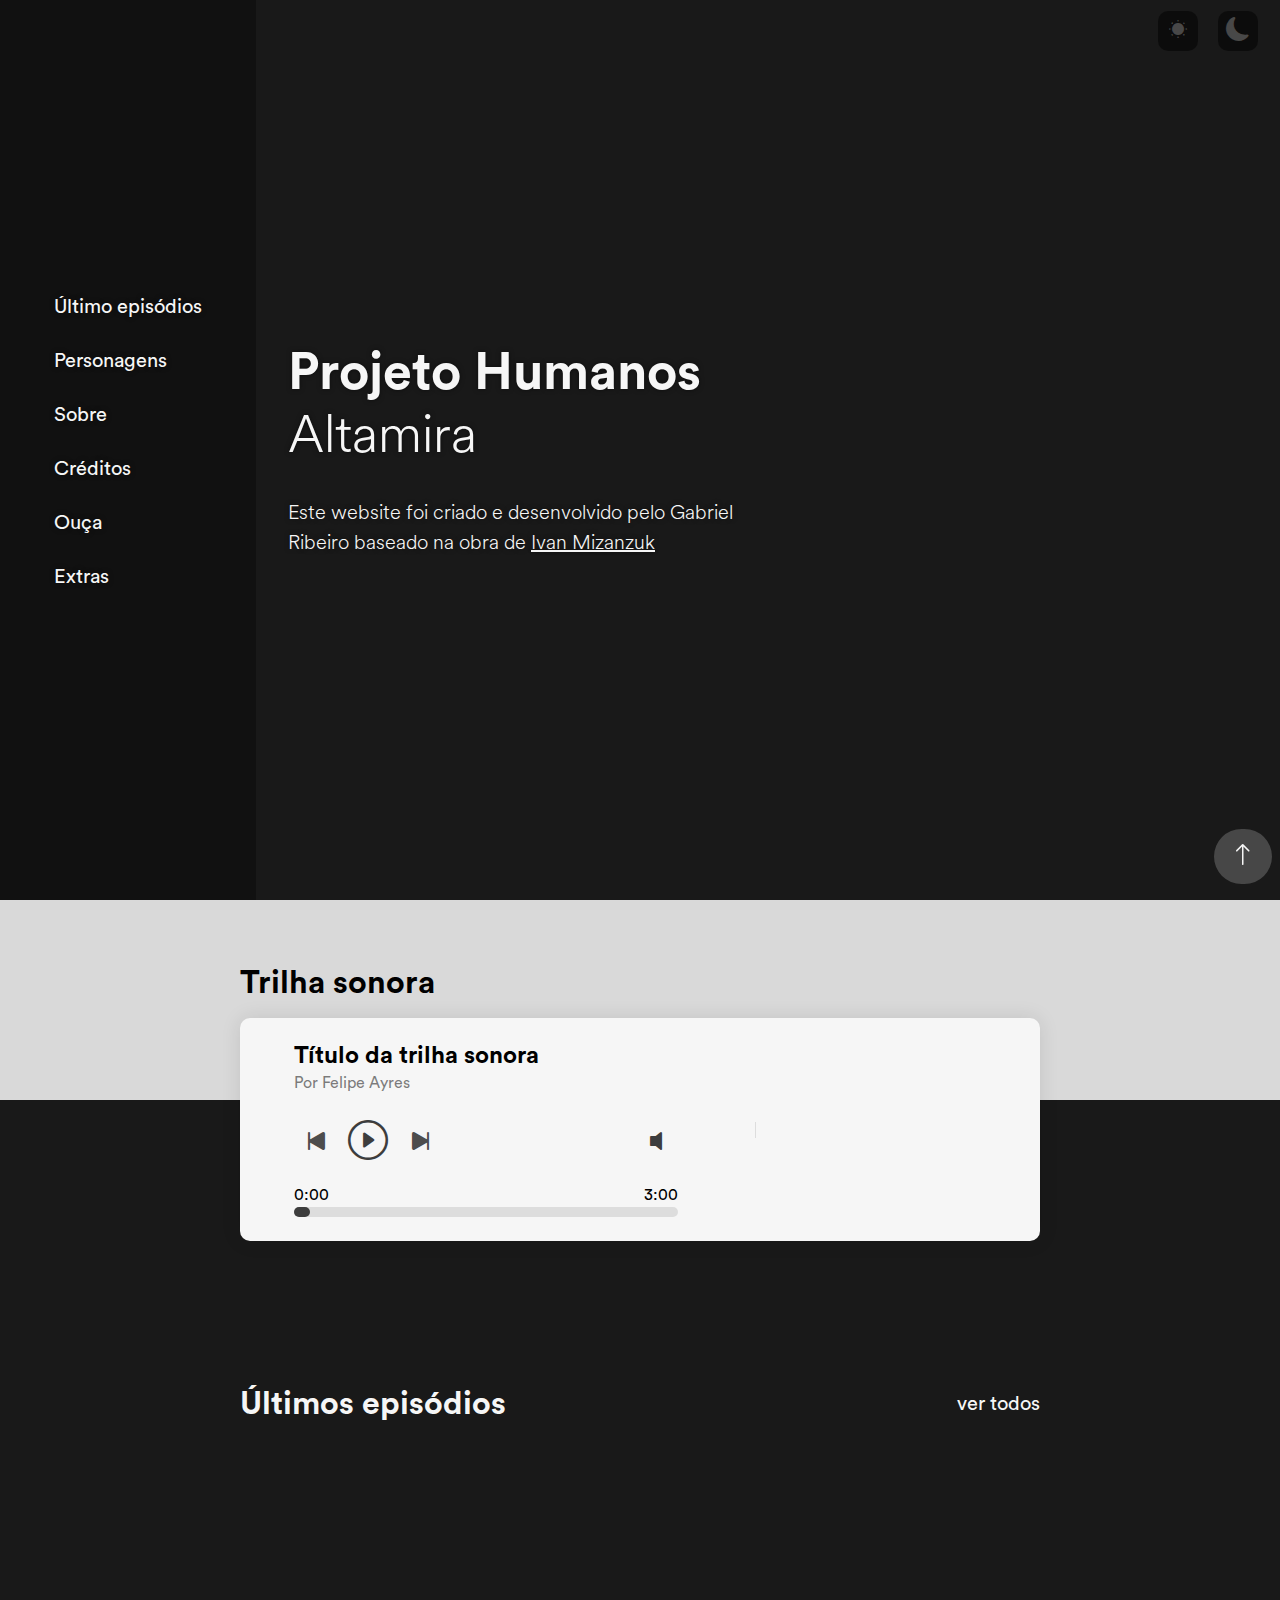
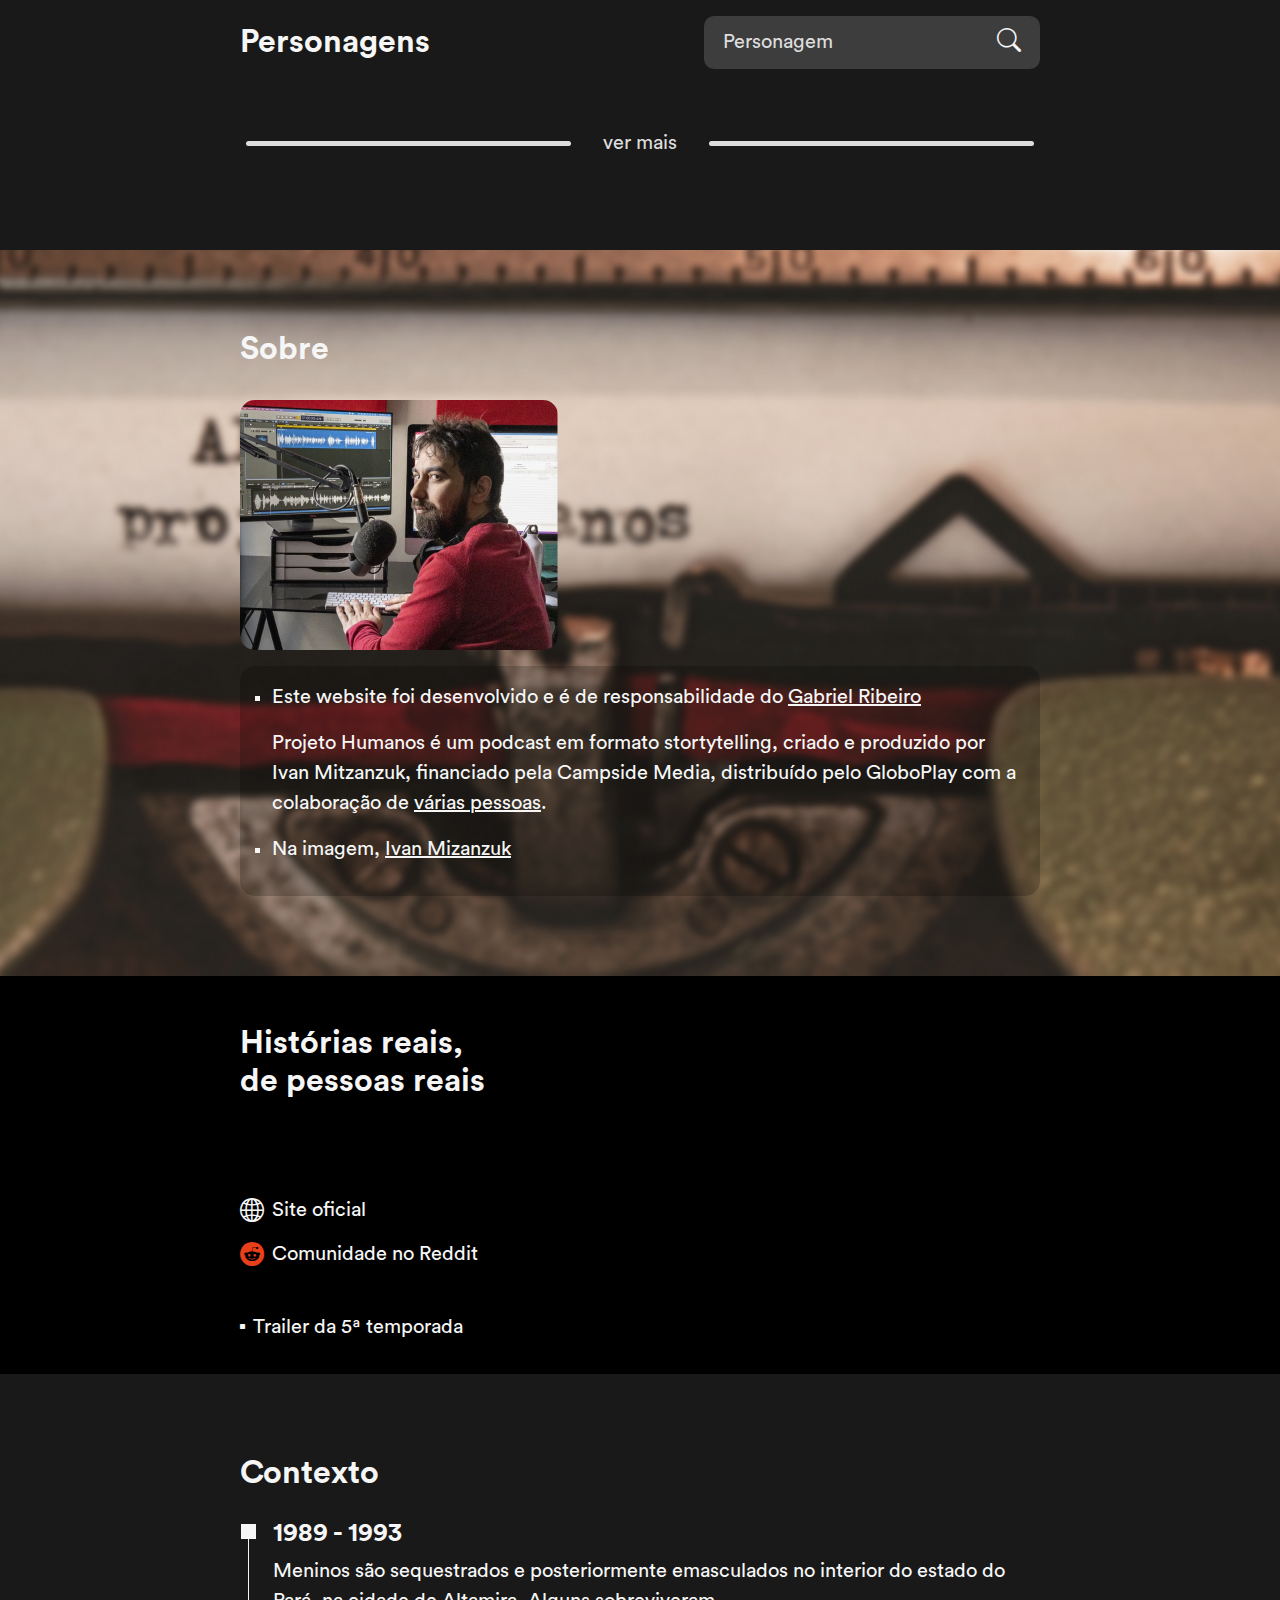
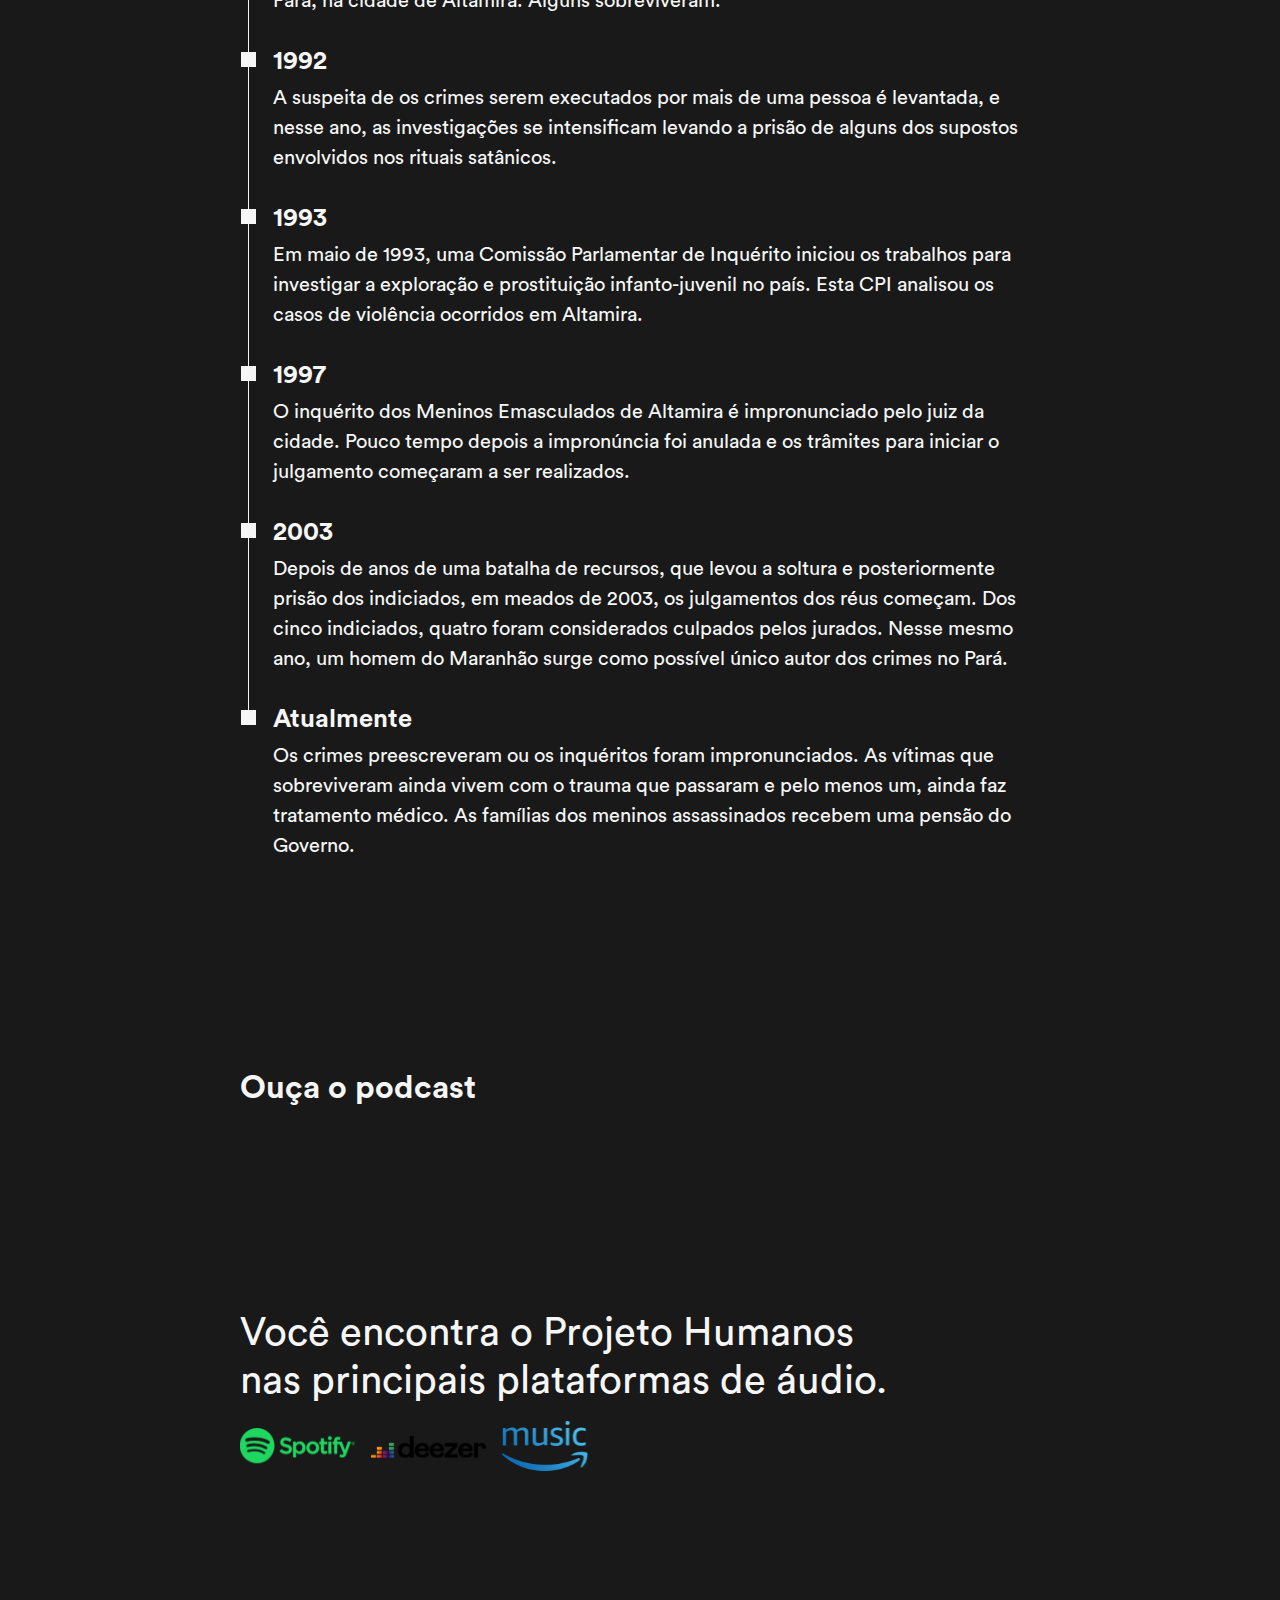
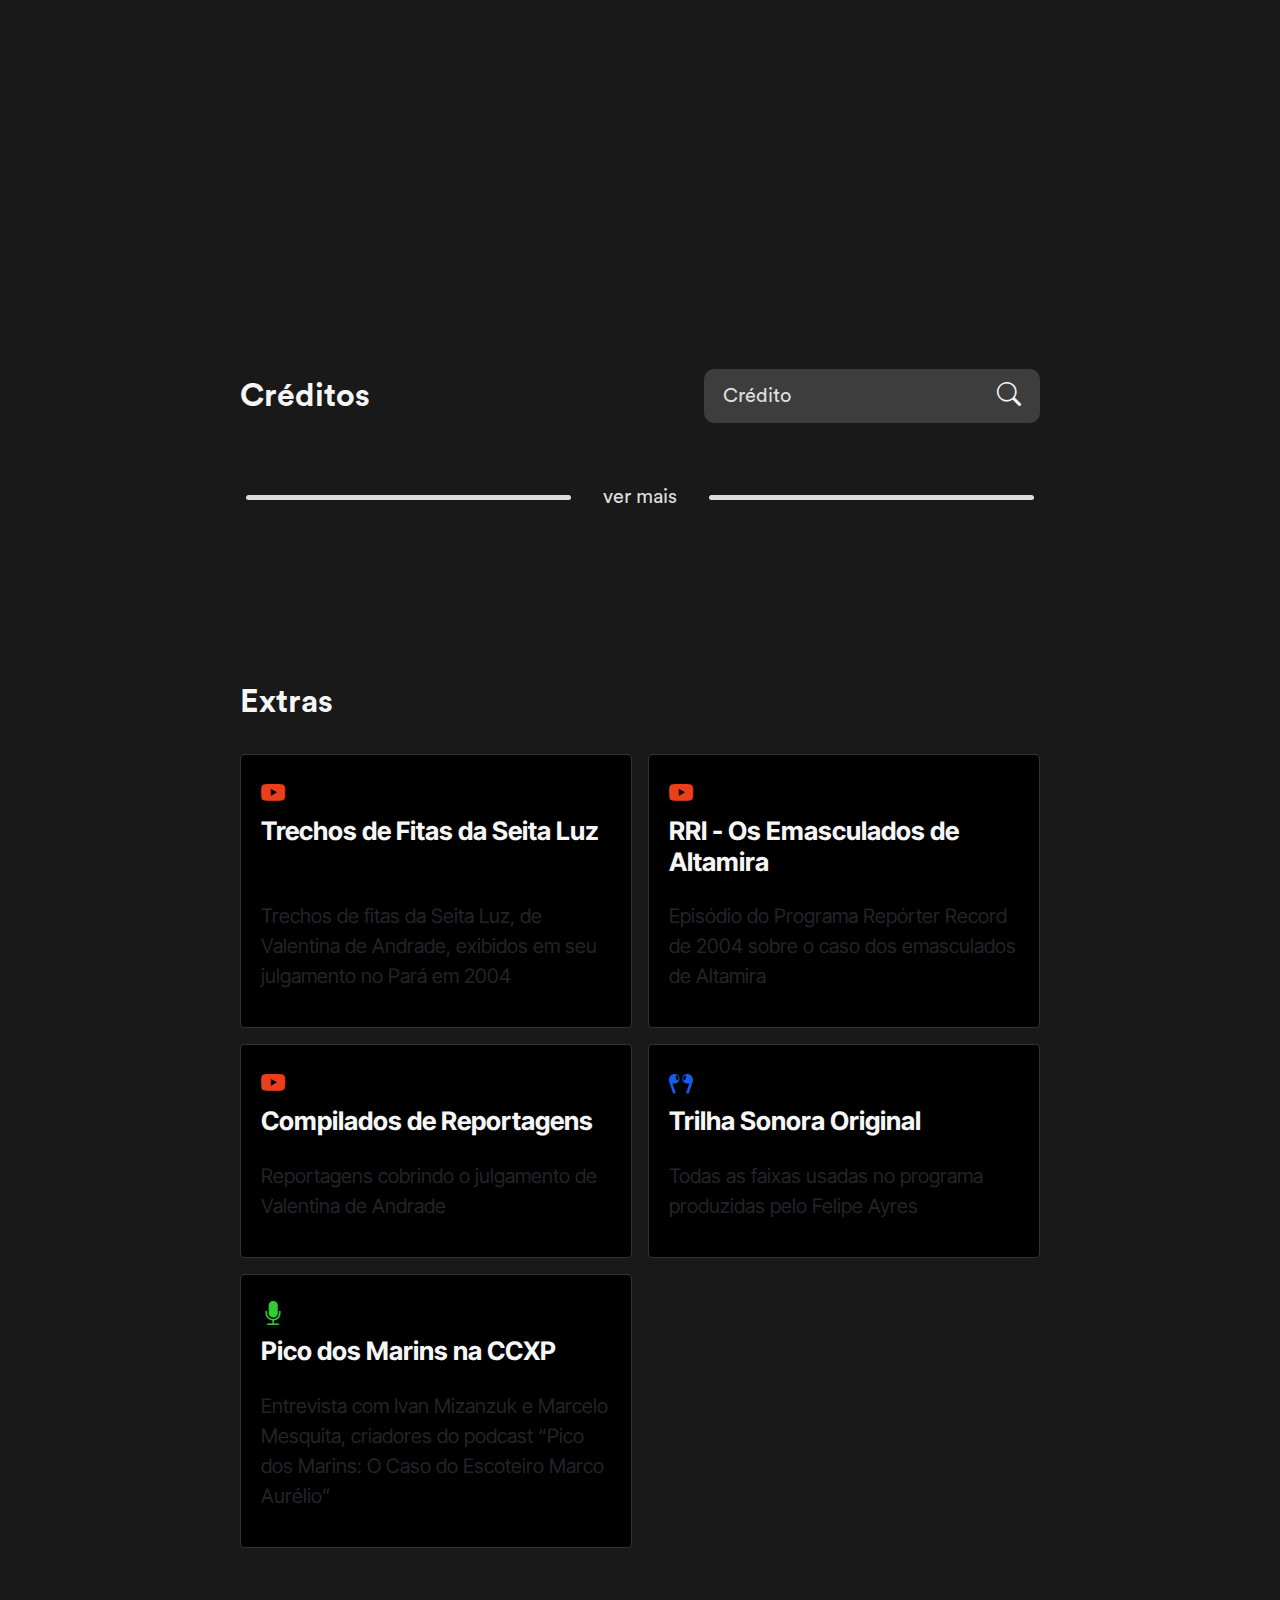
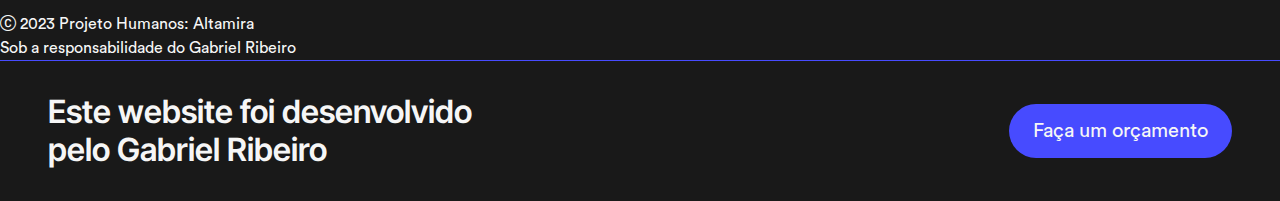
==== index.html @ e29f1e2b "Implementando métodos de escuta e execução de trilha sonora" ====
<!DOCTYPE html>
<html lang="pt-BR">
<head>
  <meta charset="UTF-8">
  <meta http-equiv="X-UA-Compatible" content="IE=edge">
  <meta name="viewport" content="width=device-width, initial-scale=1.0">
  <title>Projeto Humanos - Altamira</title>

  <!-- Importação da Fonte -->
  <link rel="preconnect" href="https://fonts.googleapis.com">
  <link rel="preconnect" href="https://fonts.gstatic.com" crossorigin>
  <link href="https://fonts.googleapis.com/css2?family=Inter+Tight:ital,wght@0,300;0,400;0,500;0,600;0,700;1,300;1,400;1,500;1,600;1,700&display=swap" rel="stylesheet">

  <link rel="stylesheet"  href="https://cdn.jsdelivr.net/npm/bootstrap@5.3.0-alpha1/dist/css/bootstrap.min.css">
  <link rel="stylesheet" href="https://cdn.jsdelivr.net/npm/bootstrap-icons@1.10.3/font/bootstrap-icons.css">
  <link rel="stylesheet" href="./assets/css/style.css">
  <link rel="stylesheet" data-import='arquivo-tema' href="./assets/css/temas/tema-escuro.css">

  <link rel="shortcut icon" href="./assets/img/favicon.svg" type="image/x-icon">
</head>
<body>

  <div class="modal fade" id="modal-confirmacao-navegacao" tabindex="-1" aria-labelledby="modal-confirmacao-navegacao-label" aria-hidden="true">
    <div class="modal-dialog modal-dialog-centered">
      <div class="modal-content modal-estilo">
        <div class="modal-header">
          <h5 class="modal-title" id=""></h5>
          <button data-modal-fecha><i class='bi bi-x-lg'></i></button>
        </div>
        <div class="modal-body">
          <h3 class="modal__titulo">
            Este não é o site oficial do podcast Projeto Humanos
          </h3><br>
        </div>
        <div class="modal-footer">
          <button data-confirmacao-navegacao="site-oficial">Site oficial</button>
          <button data-confirmacao-navegacao="continuar">Continuar</button>
        </div>
      </div>
    </div>
  </div>

  <div class="modal fade" id="modal-confirmacao-redirecionamento" tabindex="-1" aria-labelledby="modal-confirmacao-redirecionamento-label" aria-hidden="true">
    <div class="modal-dialog modal-dialog-centered">
      <div class="modal-content modal-estilo">
        <div class="modal-header">
          <h5 class="modal-title" id=""></h5>
          <button data-modal-fecha><i class='bi bi-x-lg'></i></button>
        </div>
        <div class="modal-body">
          <h3 class="modal__titulo">
            Você será redirecionado para a Wiki do Projeto Humanos em <span id="temporizador"></span>
          </h3><br>
        </div>
        <div class="modal-footer">
          <button data-confirmacao-redirecionamento="site-oficial">Site oficial</button>
          <button data-confirmacao-redirecionamento="continuar">Continuar</button>
        </div>
      </div>
    </div>
  </div>

  <header class="cabecalho" id="inicio">
    <div class="selecao-tema">
      <button class="selecao-tema__botao" data-tema="claro" data-toggle="tooltip" data-placement="bottom" title="Modo Claro"><i class="bi bi-brightness-low-fill"></i></button>
      <button class="selecao-tema__botao" data-tema="escuro" data-toggle="tooltip" data-placement="bottom" title="Modo Escuro"><i class="bi bi-moon-fill"></i></button>
    </div>

    <nav class="menu">
      <ul>
        <a href="#ultimos-episodios"><li class="menu__item">Último episódios</li></a>
        <a href="#personagens"><li class="menu__item">Personagens</li></a>
        <a href="#sobre"><li class="menu__item">Sobre</li></a>
        <a href="#creditos"><li class="menu__item">Créditos</li></a>
        <a href="#recomendacao"><li class="menu__item">Ouça</li></a>
        <a href="#extras"><li class="menu__item">Extras</li></a>
      </ul>
    </nav>

    <div class="cabecalho__principal">
      <h1 class="cabecalho__titulo">Projeto Humanos</h1>
      <h1 class="cabecalho__titulo">Altamira</h1>
      <p class="cabecalho__descricao">
        Este website foi criado e desenvolvido pelo Gabriel Ribeiro baseado na obra de <a href="" data-link="ivan-mizanzuk" class="link-visivel">Ivan Mizanzuk</a>
      </p>
    </div>
  </header>

  <section class="trilha-sonora">
    <div class="fundo"></div>
    <h2 class="trilha-sonora__titulo">Trilha sonora</h2>
    <div class="player" data-player>
      <audio src="" class="reprodutor" data-reprodutor></audio>
      <img src="./assets/img/thumb-trilha-sonora.png" alt="" class="player__imagem">
      <div class="player__conteudo">
        <h3 class="player__titulo">Título da trilha sonora</h3>
        <p class="player__autor">Por Felipe Ayres</p>
        <div class="player__controles">
          <div class="player__controles__principal">
            <button id="voltar"><i class="bi bi-skip-start-fill"></i></button>
            <button id="play"><i class="bi bi-play-circle"></i></button>
            <button id="proximo"><i class="bi bi-skip-end-fill"></i></button>
          </div>
          <button id="som"><i class="bi bi-volume-off-fill"></i></button>
          <div class="ajuste-som">
            +<input type="range" min="0" max="100" value="0" name="" id="" class="ajuste-som__controle">-
          </div>
        </div>
        <div class="player__informacoes">
          <span id="reproduzindo">0:00</span>
          <span id="fim">3:00</span>
        </div>
        <input type="range" min="0" max="100" value="0" name="" id="" class="player__reproducao">
      </div>
      <div class="trilha-sonora__playlist">
        <ul data-playlist>
        </ul>
      </div>
    </div>
  </section>

  <main>
    <section class="ultimos-episodios">
      <div class="ultimos-episodios__cabecalho" id="ultimos-episodios">
        <h2 class="ultimos-episodios__titulo">Últimos episódios</h2>
        <a href="" data-ver-mais="todos-episódios" class="ultimos-episodios__botao">Ver todos</a>
      </div>
    
      <div class="ultimos-episodios__conteudo">
        <div class="ultimos-episodios__cards">
        </div>
      </div>
    </section>

    <section class="episodios">
      <div class="episodios__cabecalho" id="todos-episodios">
        <h2 class="episodios__titulo">Todos os episódios</h2>
        <form class="episodios__busca">
          <div class="autocomplete">
            <input type="text" class="episodios__busca__input" placeholder="Episódio" data-toggle="tooltip" data-placement="right" title="Preenc. obrigatório" required>
            <ul class="autocomplete__lista">
            </ul>
          </div>
          <button type="submit" class="episodios__busca__botao">
            <i class="bi bi-search"></i>
          </button>
        </form>
      </div>
    
      <div class="episodios__conteudo">
        <div class="episodios__cards">
        </div>
        <button class="vermais" data-ver-mais="episodios">
          <span class="vermais__bordas"></span>
          <p>Ver mais</p>
          <span class="vermais__bordas"></span>
        </button>
      </div>
    </section>

    <section class="personagens">
      <div class="personagens__cabecalho" id="personagens">
        <h2 class="personagens__titulo">Personagens</h2>
        <form class="personagens__busca">
          <div class="autocomplete">
            <input type="text" class="personagens__busca__input" placeholder="Personagem" data-toggle="tooltip" data-placement="right" title="Preenc. obrigatório" required>
            <ul class="autocomplete__lista">
            </ul>
          </div>
          <button type="submit" class="personagens__busca__botao">
            <i class="bi bi-search"></i>
          </button>
        </form>
      </div>
  
      <div class="personagens__conteudo">
        <div class="personagens__cards">
        </div>
        <button class="vermais" data-ver-mais="personagens">
          <span class="vermais__bordas"></span>
          <p>Ver mais</p>
          <span class="vermais__bordas"></span>
        </button>
      </div>
    </section>

    <section>
      <section class="sobre">
        <div class="sobre__cabecalho" id="sobre">
          <h2 class="sobre__titulo">Sobre</h2>
        </div>
        <div class="sobre__conteudo">
          <img src="./assets/img/ivan-mizanzuk.png" alt="Fotografia de Ivan Mizanzuk" class="sobre__imagem">
          <div class="sobre__descricao">
            <ul>
              <li>
                Este website foi desenvolvido e é de responsabilidade do <a href="" data-link="portfolio-gabriel" class="link-visivel">Gabriel Ribeiro</a>
              </li>
            </ul>
    
            <ul class="no-type">
              <li>
                Projeto Humanos é um podcast em formato stortytelling, criado e produzido por Ivan Mitzanzuk, financiado pela Campside Media, distribuído pelo GloboPlay com a colaboração de <a href="#creditos" class="link-visivel">várias pessoas</a>.
              </li>
            </ul>
    
            <ul>
              <li>
                Na imagem, <a href="" data-link="ivan-mizanzuk" class="link-visivel">Ivan Mizanzuk</a>
              </li>
            </ul>
          </div>
        </div>
      </section>
  
      <section class="sobre-tarja">
        <div class="sobre-tarja__conteudo">
          <!-- <iframe src="https://www.youtube.com/embed/n8yorzKOnVQ" title="Altamira [Trailer Podcast]" frameborder="0" class="sobre-tarja__iframe" allow="accelerometer; autoplay; clipboard-write; encrypted-media; gyroscope; picture-in-picture; web-share" allowfullscreen></iframe> -->
          <div class="sobre-tarja__descricao">
            <h2 class="sobre-tarja__titulo">Histórias reais, <br> de pessoas reais</h2>
            <a href="" data-link="site-oficial" class="sobre-tarja__link">Site oficial</a>
            <a href="" data-link="comunidade-reddit" class="sobre-tarja__link">Comunidade no Reddit</a>
          </div>
        </div>
        <span class="sobre-tarja__legenda">Trailer da 5ª temporada</span>
      </section>

      <section class="contexto">
        <div class="contexto__cabecalho">
          <h2 class="contexto__titulo">Contexto</h2>
        </div>
        <div class="contexto__periodo">
          <span class="contexto__periodo__marcador"></span>
          <h3 class="contexto__periodo__titulo">1989 - 1993</h3>
          <p class="contexto__periodo__descricao">
            Meninos são sequestrados e posteriormente emasculados no interior do estado do Pará, na cidade de Altamira. Alguns sobreviveram.
          </p>
        </div>
    
        <div class="contexto__periodo">
          <span class="contexto__periodo__marcador"></span>
          <h3 class="contexto__periodo__titulo">1992</h3>
          <p class="contexto__periodo__descricao">
            A suspeita de os crimes serem executados por mais de uma pessoa é levantada, e nesse ano, as investigações se intensificam levando a prisão de alguns dos supostos envolvidos nos rituais satânicos.
          </p>
        </div>

        <div class="contexto__periodo">
          <span class="contexto__periodo__marcador"></span>
          <h3 class="contexto__periodo__titulo">1993</h3>
          <p class="contexto__periodo__descricao">
            Em maio de 1993, uma Comissão Parlamentar de Inquérito iniciou os trabalhos para investigar a exploração e prostituição infanto-juvenil no país. Esta CPI analisou os casos de violência ocorridos em Altamira.
          </p>
        </div>
    
        <div class="contexto__periodo">
          <span class="contexto__periodo__marcador"></span>
          <h3 class="contexto__periodo__titulo">1997</h3>
          <p class="contexto__periodo__descricao">
            O inquérito dos Meninos Emasculados de Altamira é impronunciado pelo juiz da cidade. Pouco tempo depois a impronúncia foi anulada e os trâmites para iniciar o julgamento começaram a ser realizados.
          </p>
        </div>
    
        <div class="contexto__periodo">
          <span class="contexto__periodo__marcador"></span>
          <h3 class="contexto__periodo__titulo">2003</h3>
          <p class="contexto__periodo__descricao">
            Depois de anos de uma batalha de recursos, que levou a soltura e posteriormente prisão dos indiciados, em meados de 2003, os julgamentos dos réus começam. Dos cinco indiciados, quatro foram considerados culpados pelos jurados. Nesse mesmo ano, um homem do Maranhão surge como possível único autor dos crimes no Pará.
          </p>
        </div>
    
        <div class="contexto__periodo">
          <span class="contexto__periodo__marcador"></span>
          <h3 class="contexto__periodo__titulo">Atualmente</h3>
          <p class="contexto__periodo__descricao">
            Os crimes preescreveram ou os inquéritos foram impronunciados. As vítimas que sobreviveram ainda vivem com o trauma que passaram e pelo menos um, ainda faz tratamento médico. As famílias dos meninos assassinados recebem uma pensão do Governo.
          </p>
        </div>
      </section>
    </section>

    <section class="recomendacao" id="recomendacao">
      <div class="recomendacao__cabecalho">
        <h2 class="recomendacao__titulo">Ouça o podcast</h2>
      </div>
  
      <!-- <div class="recomendacao__conteudo embed-deezer"> -->
      <div class="recomendacao__conteudo">
        <h3 class="recomendacao__conteudo__titulo">Você encontra o Projeto Humanos nas principais plataformas de áudio.</h3>
        <div class="plataformas">
          <a href="" class="plataforma__link" data-toggle="tooltip" data-placement="right" title="Spotify">
            <img src="./assets/img/spotify.svg" alt="Logo do Spotify">
          </a>
          <a href="" class="plataforma__link" data-toggle="tooltip" data-placement="right" title="Deezer">
            <img src="./assets/img/deezer.svg" alt="Logo do Deezer">
          </a>
          <a href="" class="plataforma__link" data-toggle="tooltip" data-placement="right" title="Amazon Music">
            <img src="./assets/img/amazon-music.svg" alt="Logo do Amazon Music">
          </a>
        </div>
      </div>
  
      <div data-embed='spotify' tabindex="0" data-bs-toggle="popover" data-bs-trigger="hover focus" data-bs-title="Projeto Humanos no Spotify" data-bs-content="Último episódio: 31 - O Sobrevivente. Resumo: Lorem ipsum dolor sit amet sit amet consectetur adipisicing elit dolor cum.">
        <!-- <iframe style="border-radius:12px;" src="https://open.spotify.com/embed/show/3ImOWdGnN8mHFNaKwMSFJx?utm_source=generator" width="100%" height="152" frameBorder="0" allowfullscreen="" allow="autoplay; clipboard-write; encrypted-media; fullscreen; picture-in-picture" loading="lazy"></iframe> -->
      </div>
  
      <div data-embed='deezer' tabindex="0" data-bs-toggle="popover" data-bs-trigger="hover focus" data-bs-title="Projeto Humanos no Deezer" data-bs-content="Último episódio: 31 - O Sobrevivente. Resumo: Lorem ipsum dolor sit amet sit amet consectetur adipisicing elit dolor cum.">
        <!-- <iframe title="deezer-widget" src="https://widget.deezer.com/widget/auto/show/2939" width="100%" height="300" frameborder="0" allowtransparency="true" allow="encrypted-media; clipboard-write"></iframe> -->
      </div>
    </section>

    <section class="creditos">
      <div class="creditos__cabecalho" id="creditos">
        <h2 class="creditos__titulo">Créditos</h2>
        <form class="creditos__busca">
          <div class="autocomplete">
            <input type="text" class="creditos__busca__input" placeholder="Crédito" data-toggle="tooltip" data-placement="right" title="Preenc. obrigatório" required>
            <ul class="autocomplete__lista">
            </ul>
          </div>
          <button type="submit" class="creditos__busca__botao">
            <i class="bi bi-search"></i>
          </button>
        </form>
      </div>
  
      <div class="creditos__conteudo">
        <div class="creditos__cards">
        </div>
        <button class="vermais" data-ver-mais="creditos">
          <span class="vermais__bordas"></span>
          <p>Ver mais</p>
          <span class="vermais__bordas"></span>
        </button>
      </div>
    </section>
  
    <section class="extras">
      <div class="extras__cabecalho" id="extras">
        <h2 class="extras__titulo">Extras</h2>
      </div>
  
      <div class="extras__conteudo">
        <div class="extras__cards">

          <a href="https://youtube.com/playlist?list=PLHcKN20Nw1Qmd_KkUF2pYNUNOi9JI0PFu" class="card card-video">
            <div class="card__cabecalho">
              <span class="card__marcador">
                <i class=""></i>
              </span>
              <h3 class="card__titulo">Trechos de Fitas da Seita Luz</h3>
            </div>
            <div class="card__conteudo">
              <p>Trechos de fitas da Seita Luz, de Valentina de Andrade, exibidos em seu julgamento no Pará em 2004</p>
            </div>
          </a>

          <a href="https://youtu.be/R5JWZZS-RkY" class="card card-video">
            <div class="card__cabecalho">
              <span class="card__marcador">
                <i class=""></i>
              </span>
              <h3 class="card__titulo">RRI - Os Emasculados de Altamira</h3>
            </div>
            <div class="card__conteudo">
              <p>Episódio do Programa Repórter Record de 2004 sobre o caso dos emasculados de Altamira</p>
            </div>
          </a>
          
          <a href="https://youtu.be/-1gnlXCPA1g" class="card card-video">
            <div class="card__cabecalho">
              <span class="card__marcador">
                <i class=""></i>
              </span>
              <h3 class="card__titulo">Compilados de Reportagens</h3>
            </div>
            <div class="card__conteudo">
              <p>Reportagens cobrindo o julgamento de Valentina de Andrade</p>
            </div>
          </a>

          <a href="https://youtube.com/playlist?list=OLAK5uy_lK8oQfNYxDPUE_TMeHlw5csDdjH9U7m1Q" class="card card-musica">
            <div class="card__cabecalho">
              <span class="card__marcador">
                <i class=""></i>
              </span>
              <h3 class="card__titulo">Trilha Sonora Original</h3>
            </div>
            <div class="card__conteudo">
              <p>Todas as faixas usadas no programa produzidas pelo Felipe Ayres</p>
            </div>
          </a>
  
          <a href="https://globoplay.globo.com/podcasts/episode/modus-operandi/810708cb-59eb-46b2-92e7-3019842246ae/" class="card card-podcast">
            <div class="card__cabecalho">
              <span class="card__marcador">
                <i class=""></i>
              </span>
              <h3 class="card__titulo">Pico dos Marins na CCXP</h3>
            </div>
            <div class="card__conteudo">
              <p>Entrevista com Ivan Mizanzuk e Marcelo Mesquita, criadores do podcast “Pico dos Marins: O Caso do Escoteiro Marco Aurélio”</p>
            </div>
          </a>
  
        </div>
      </div>
    </section>
  </main>

  <footer>
    <div class="rodape">
      <p class="rodape__texto">
        <i class="bi bi-c-circle"></i>
        <span data-ano-atual>2023</span>
        Projeto Humanos: Altamira <br>
        Sob a responsabilidade do Gabriel Ribeiro
      </p>
    </div>

    <div class="rodape-tarja">
      <h2 class="rodape-tarja__titulo">Este website foi desenvolvido <br> pelo Gabriel Ribeiro</h2>
      <a href="" data-link="orçamento" class="rodape-tarja__link">Faça um orçamento</a>
    </div>
  </footer>

  <a href="#inicio" class="botao-subir"><i class="bi bi-arrow-up"></i></a>

  <!-- <iframe title="deezer-widget" src="https://widget.deezer.com/widget/auto/show/2939" width="100%" height="300" frameborder="0" allowtransparency="true" allow="encrypted-media; clipboard-write"></iframe> -->

  <script src="https://cdn.jsdelivr.net/npm/bootstrap@5.3.0-alpha1/dist/js/bootstrap.bundle.min.js"></script>
  <script src="https://code.jquery.com/jquery-3.6.3.min.js"></script>
  <script src="https://cdnjs.cloudflare.com/ajax/libs/popper.js/2.9.2/umd/popper.min.js"></script>

  <script type="module" src="./assets/js/script.js"></script>
</body>
</html>
---- assets/css/style.css ----
@import url("https://cdn.jsdelivr.net/npm/bootstrap-icons@1.10.3/font/bootstrap-icons.css");

@import url(../css/variaveis.css);
@import url(../css/normalize.css);
@import url(../css/reset.css);

@import url(../css/componentes/vermais.css);
@import url(../css/elementos/secoes.css);
@import url(../css/elementos/cards.css);

@import url(../css/componentes/creditos.css);
@import url(../css/componentes/personagens.css);
@import url(../css/componentes/contexto.css);
@import url(../css/componentes/sobre.css);
@import url(../css/componentes/sobre-tarja.css);
@import url(../css/componentes/extras.css);
@import url(../css/componentes/rodape.css);
@import url(../css/componentes/rodape-tarja.css);
@import url(../css/componentes/recomendacao.css);

@import url(../css/componentes/cabecalho.css);
@import url(../css/componentes/episodios.css);

@import url(../css/componentes/ultimos-episodios.css);
@import url(../css/componentes/modal.css);
@import url(../css/componentes/autocomplete.css);
@import url(../css/componentes/feedback.css);

@import url(../css/componentes/trilha-sonora.css);

@font-face {
  font-family: 'CircularStd Book';
  src: url(../fonts/circular/CircularStd-Book.otf);
}

@font-face {
  font-family: 'CircularStd Light';
  src: url(../fonts/circular/CircularStd-Light.otf);
}

@font-face {
  font-family: 'CircularStd Bold';
  src: url(../fonts/circular/CircularStd-Bold.otf);
}

@font-face {
  font-family: 'CircularStd Black';
  src: url(../fonts/circular/CircularStd-Black.otf);
}

*{
  scroll-behavior: smooth;
  font-family: 'CircularStd Book', 'Inter Tight', sans-serif;
}

body{
  background-color: var(--bckg);
  color: var(--txt);
  position: relative;
}

button, a{
  cursor: pointer;
  font-family: inherit;
  outline: none;
}

ul.no-type li{
  list-style-type: none;
}

.popover{
  --bs-popover-header-color: #000 !important;
}

.custom-tooltip {
  --bs-tooltip-bg: var(--bckg-tooltip-link) !important;
  --bs-tooltip-opacity: 1;
  --bs-tooltip-margin: 1rem;
}

a.link-visivel{
  text-decoration: underline;
  cursor: pointer;
  outline: none;
}

.botao-subir{
  position: fixed;
  background-color: var(--bckg-btn-subir);
  border: 1px solid var(--borda-btn-subir);
  backdrop-filter: blur(10px);
  padding: 0.5rem 1rem;
  border-radius: 50px;
  font-size: 1.5rem;
  bottom: 1rem;
  right: 0.5rem;
}
---- assets/css/temas/tema-escuro.css ----
:root{  
  --bckg: var(--cinza-escuro);
  --txt: var(--branco);

  --txt-cabecalho: var(--branco);
  --icone-btn-tema: var(--branco-25);
  --icone-btn-tema-hover: var(--branco);
  --bckg-btn-tema: var(--cinza-forte);
  --cor-btn-tema-ativo: var(--branco);
  --bckg-btn-tema-ativo-hover: var(--branco);
  --cor-btn-tema-ativo-hover: var(--cinza-forte);
  --bckg-icone-btn-tema: var(--preto-50);
  --bckg-item-menu-hover: var(--preto-20);
  
  --text-shadow-cabecalho: var(--preto-50);

  --bckg-modal: var(--preto);
  --txt-modal: var(--branco);
  --bckg-btn-modal: var(--cinza-escuro);
  --box-shadow-botao-modal: var(--branco-20);
  --txt-btn-modal: var(--branco);
  --txt-btn-site-oficial: var(--roxo);

  --bckg-btn-subir: var(--branco-20);
  --borda-btn-subir: transparent;

  --input: var(--branco);
  --input-placeholder: var(--cinza-claro);
  
  --bckg-input: var(--cinza-forte);
  --bckg-btn-input: var(--branco);
  --bckg-btn-input-hover: var(--branco);
  --btn-input: var(--branco);
  
  --bckg-btn-autocomplete: var(--cinza-fortissimo);
  --bckg-btn-autocomplete-hover: var(--cinza-forte);
  --border-btn-autocomplete: var(--preto-50);

  --borda-card: var(--branco-20);
  --bckg-card-padrao: var(--preto);
  
  --link-card-hover: var(--branco);
  --bckg-tooltip-link: var(--azul);
  
  --titulo-card-personagem: var(--branco);
  --borda-card-personagens: var(--branco-20);
  --box-shadow-card-personagens: var(--branco-20);
  
  --bordas-mostrar-mais: var(--cinza-claro);
  --texto-mostrar-mais: var(--cinza-claro); 
  --texto-mostrar-mais-hover: var(--branco); 
  --bckg-texto-mostrar-mais-hover: var(--branco-20); 
  
  --bckg-sobre-descricao: var(--preto-20);
  --texto-sobre-descricao: var(--branco);
  
  --bckg-sobre-tarja: var(--preto);
  --bckg-sobre-tarja-hover: var(--branco-20);
  --txt-sobre-tarja: var(--branco);
  --btn-reddit: var(--vermelho);
  
  --txt-card-episodios: var(--branco);
  --bckg-card-conteudo-episodios: var(--preto-20);
  --text-shadow-card-episodios: var(--preto-50);
  --bckg-controle-episodios: var(--branco-25);
  --bckg-controle-episodios-hover: var(--preto-50);
  --txt-controle-episodios-hover: var(--branco);

  --btn-ultimos-episodios: var(--branco);
  --bckg-scroll: var(--cinza-forte);
  --bckg-linha-scroll: var(--branco);
  --borda-linha-scroll: var(--cinza-forte);
  
  --icon-card-video: var(--vermelho);
  --icon-card-musica: var(--azul);
  --icon-card-podcast: var(--verde);
  
  --texto-periodo-contexto: var(--branco);
  --borda-contexto-periodo: var(--branco);
  --bckg-marcador-contexto: var(--branco);
  
  --bckg-marcador-card-creditos: var(--branco);
  
  --bckg-recomendacao: var(--preto);

  --borda-rodape: var(--branco);
  --txt-rodape: var(--branco);
  
  --bckg-feedback: var(--preto);
  --borda-feedback: var(--preto);
  --cor-feedback-sem-resultados: var(--vermelho);
  --cor-feedback-resultados: var(--azul);

  --txt-trilha-sonora: var(--preto);
  --bckg-fundo-trilha-sonora: var(--cinza-clarissimo);
  --bckg-player: var(--branco);
  --box-shadow-player: var(--preto-10);
  --cor-txt-autor-musica: var(--preto-50);
  --cor-icone-player: var(--cinza-fortissimo);
  --cor-icone-destaque-player: var(--cinza-forte);
  --bckg-linha-reproducao: var(--cinza-claro);
  --bckg-botao-linha-reproducao: var(--cinza-forte);
  --bckg-range-thumb: var(--cinza-forte);
  --borda-playlist: var(--cinza-claro);
  --txt-playlist: var(--preto-50);

  --bckg-rodape-tarja: var(--preto);
  --bckg-link-rodape-tarja: var(--roxo);
  --box-shadow-link-rodape-tarja: var(--roxo-30);
  --borda-rodape-tarja: var(--roxo);
  --titulo-rodape-tarja: var(--branco);
  --txt-rodape-tarja: var(--branco);
}
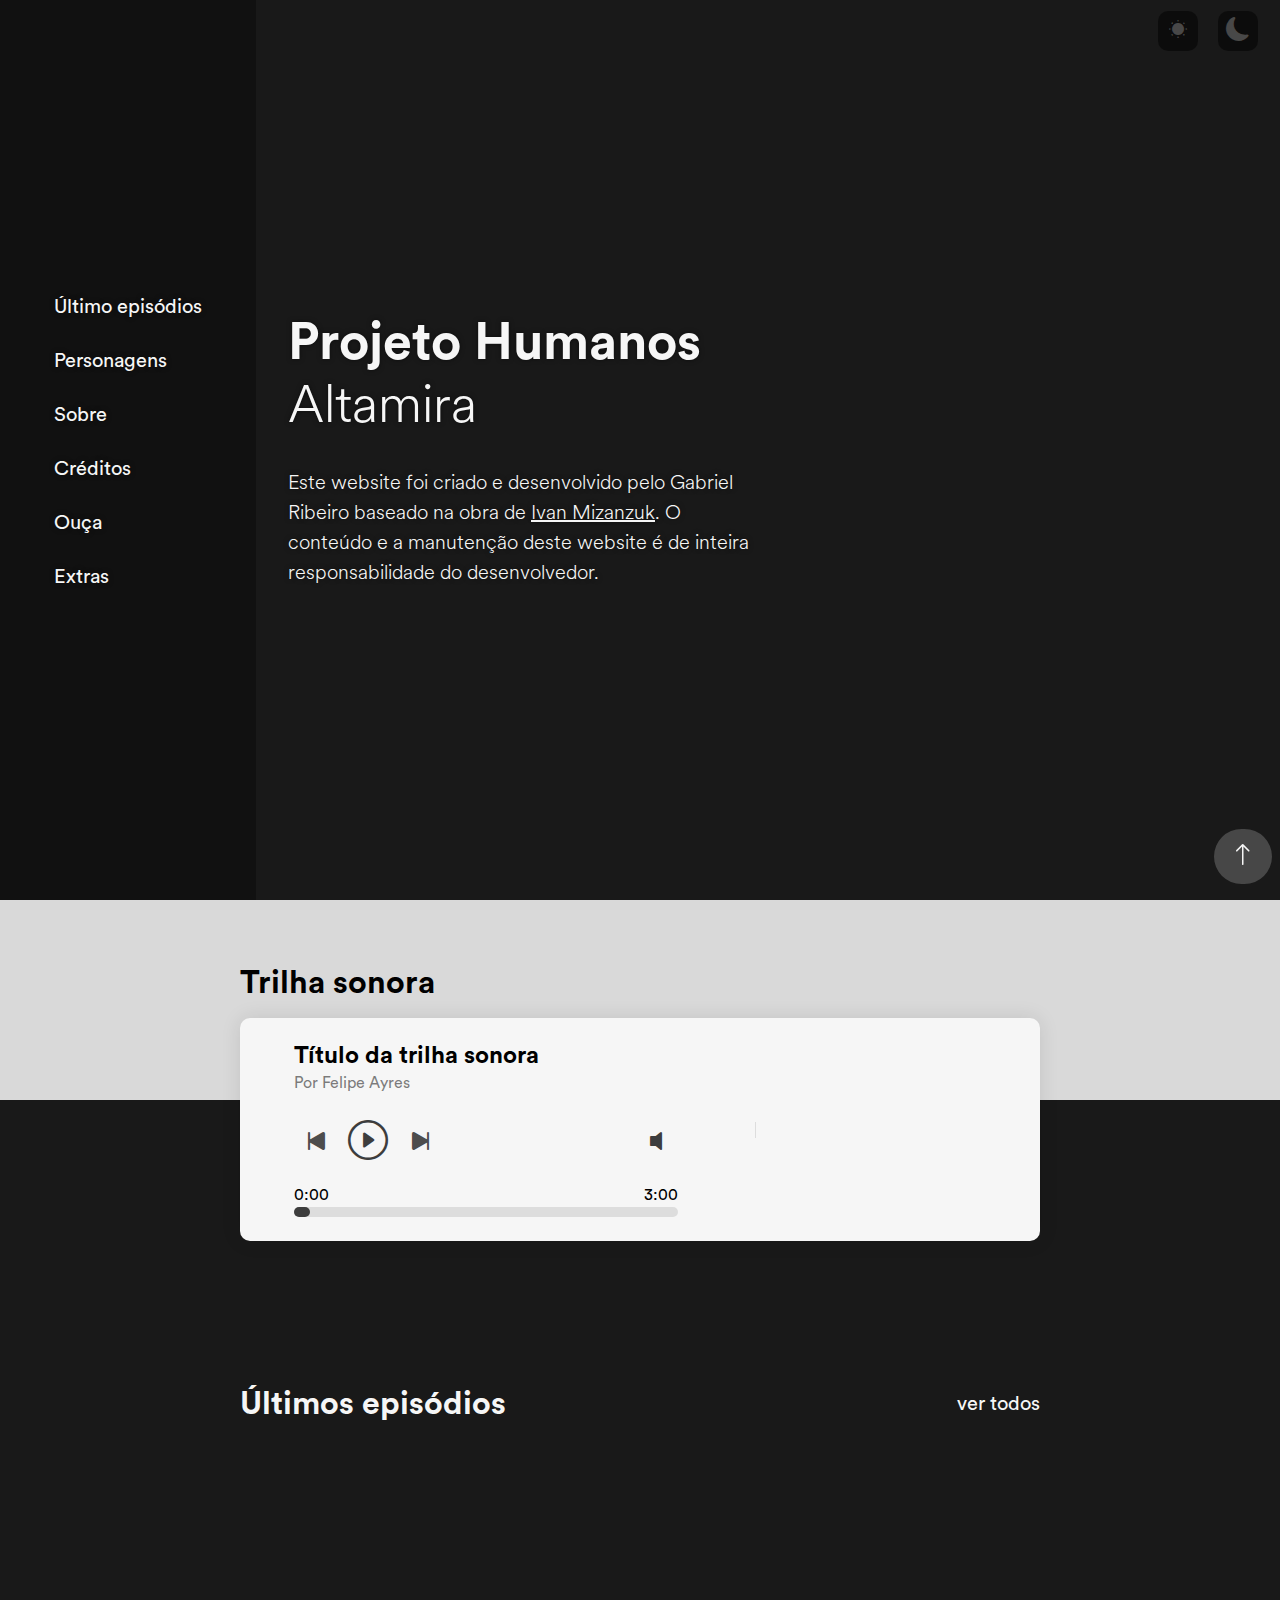
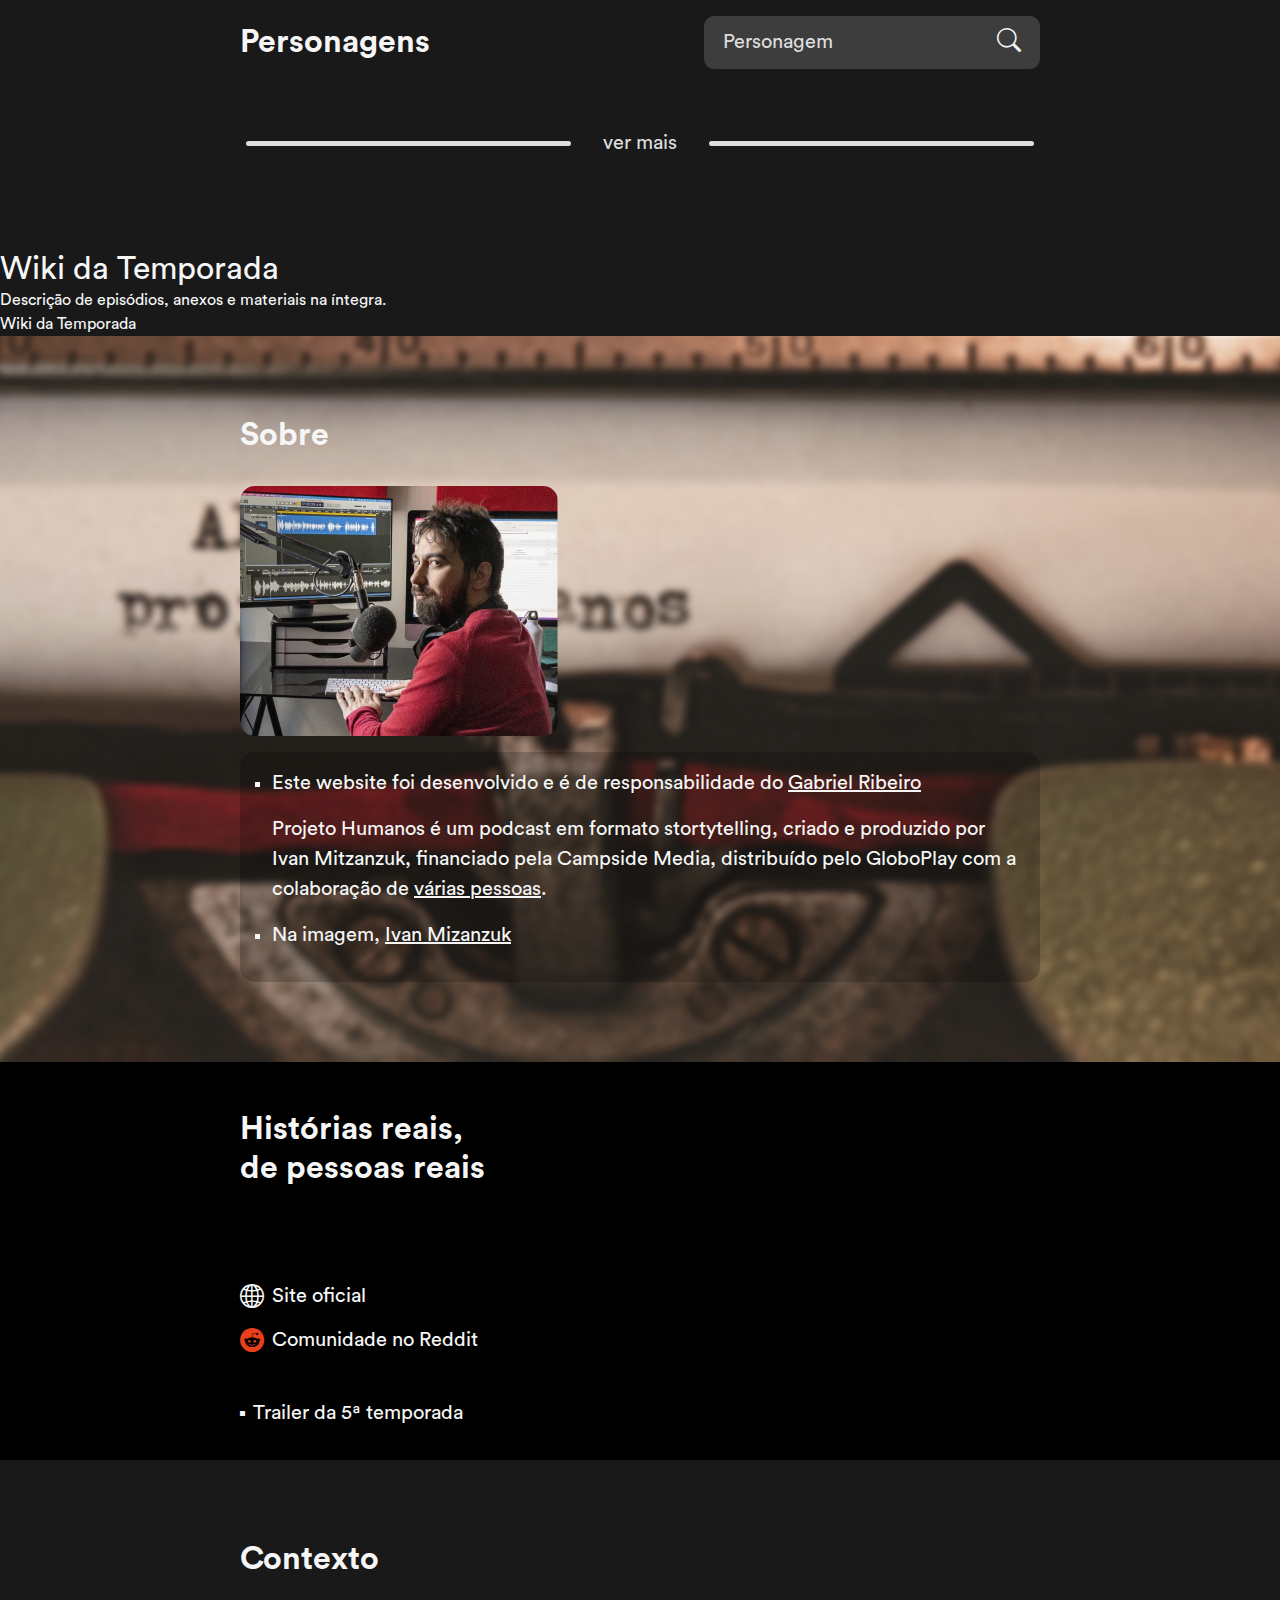
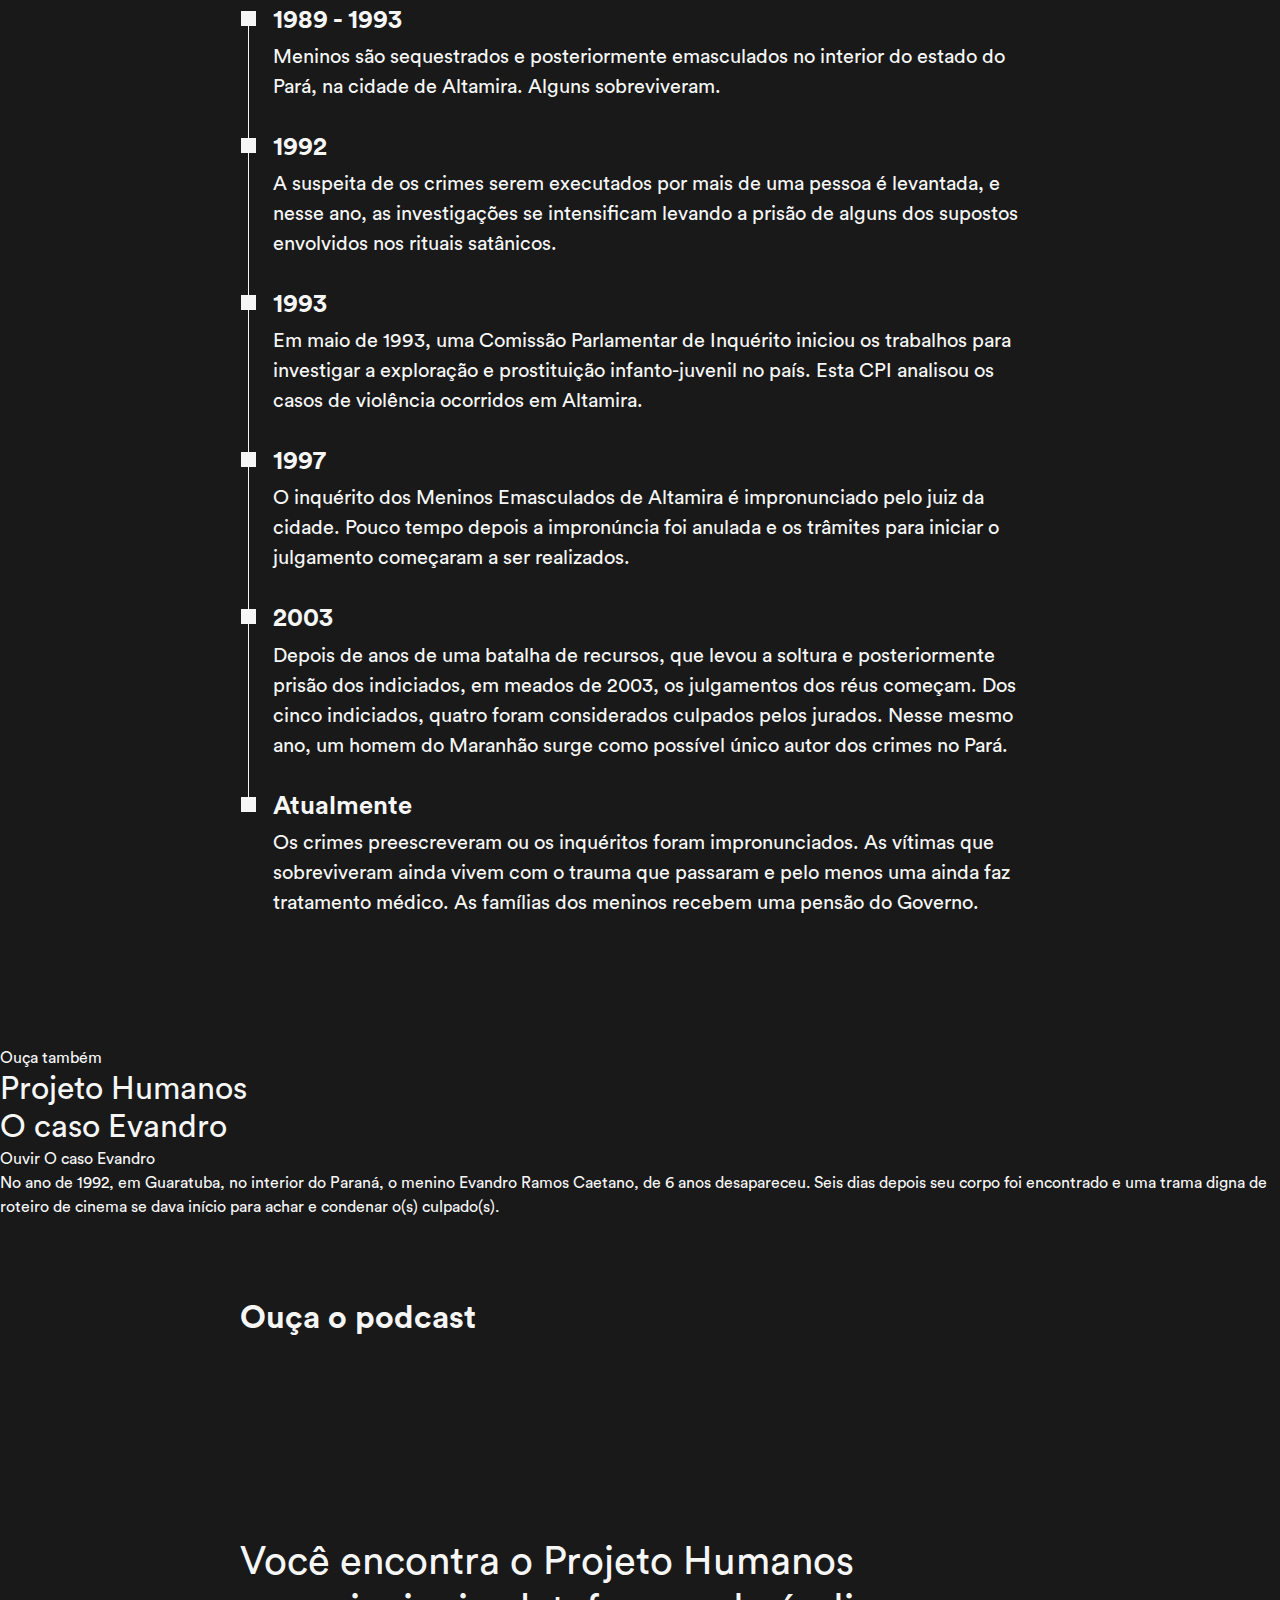
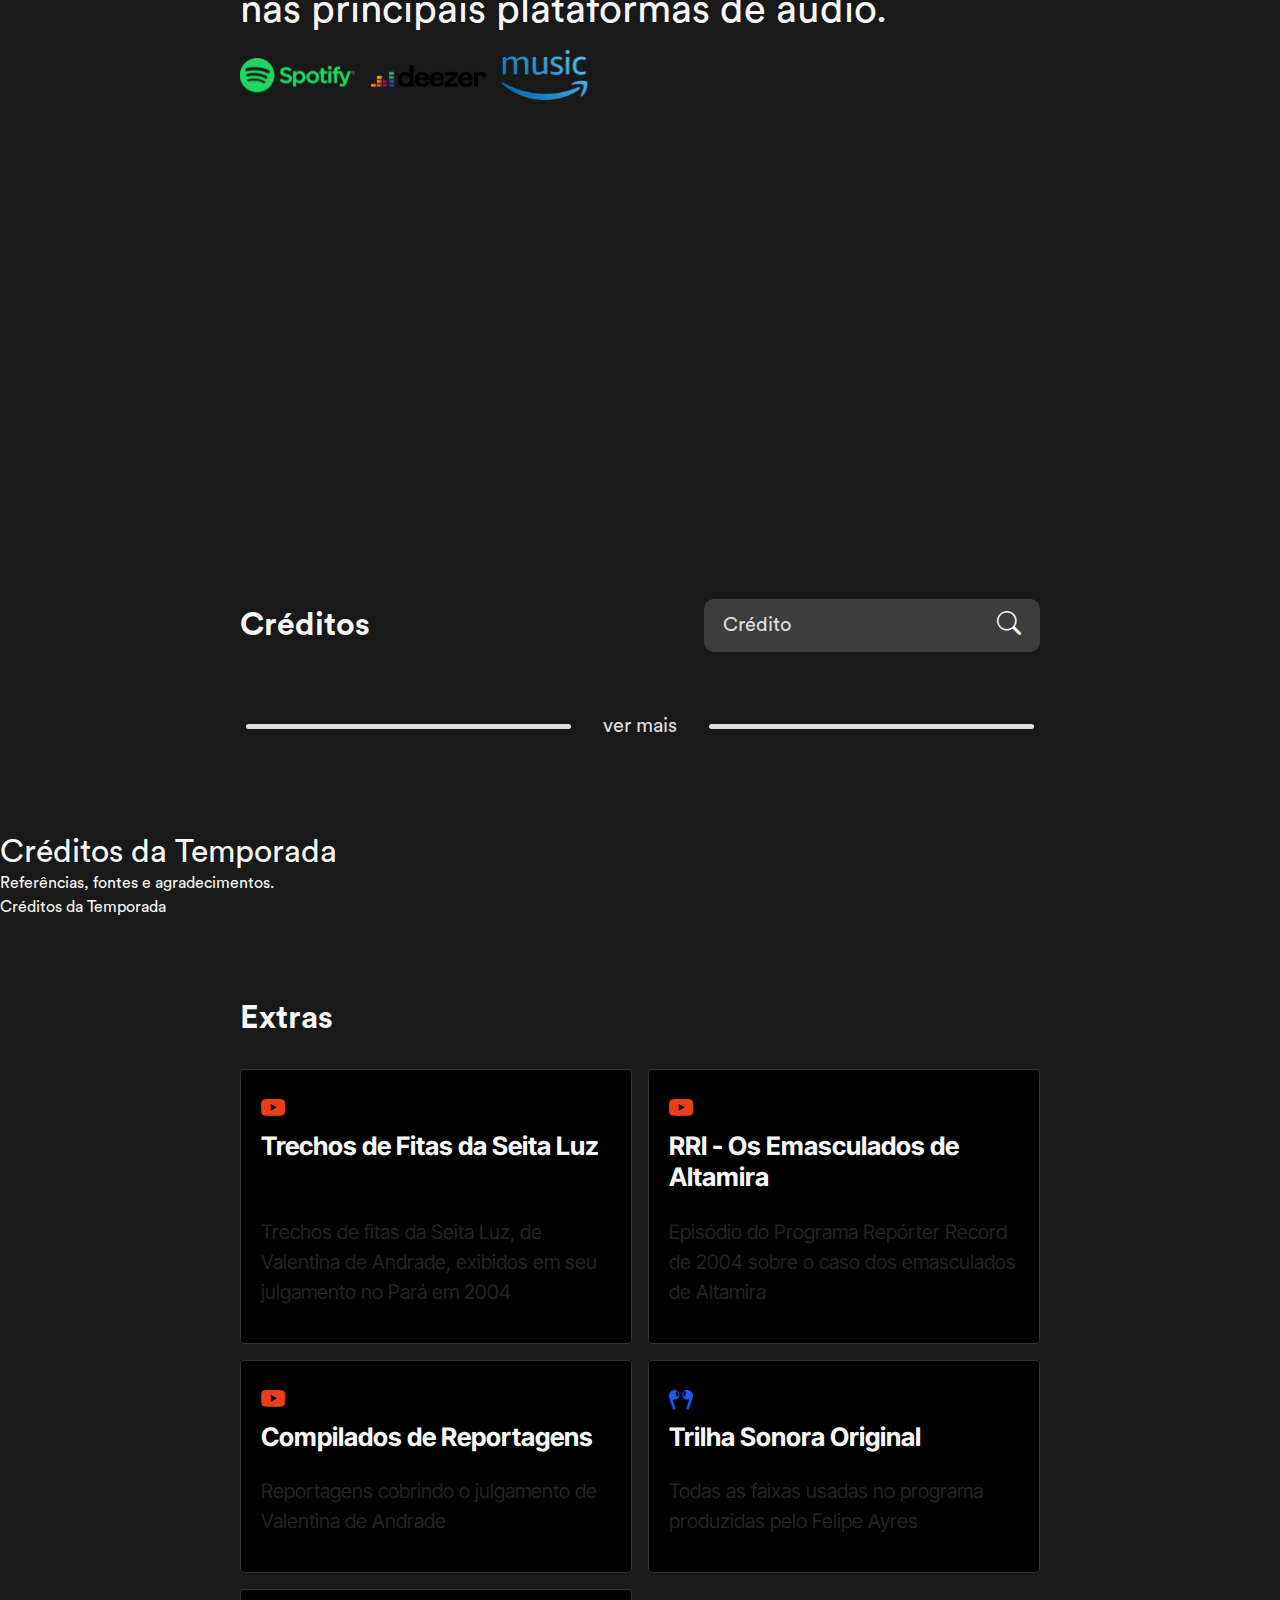
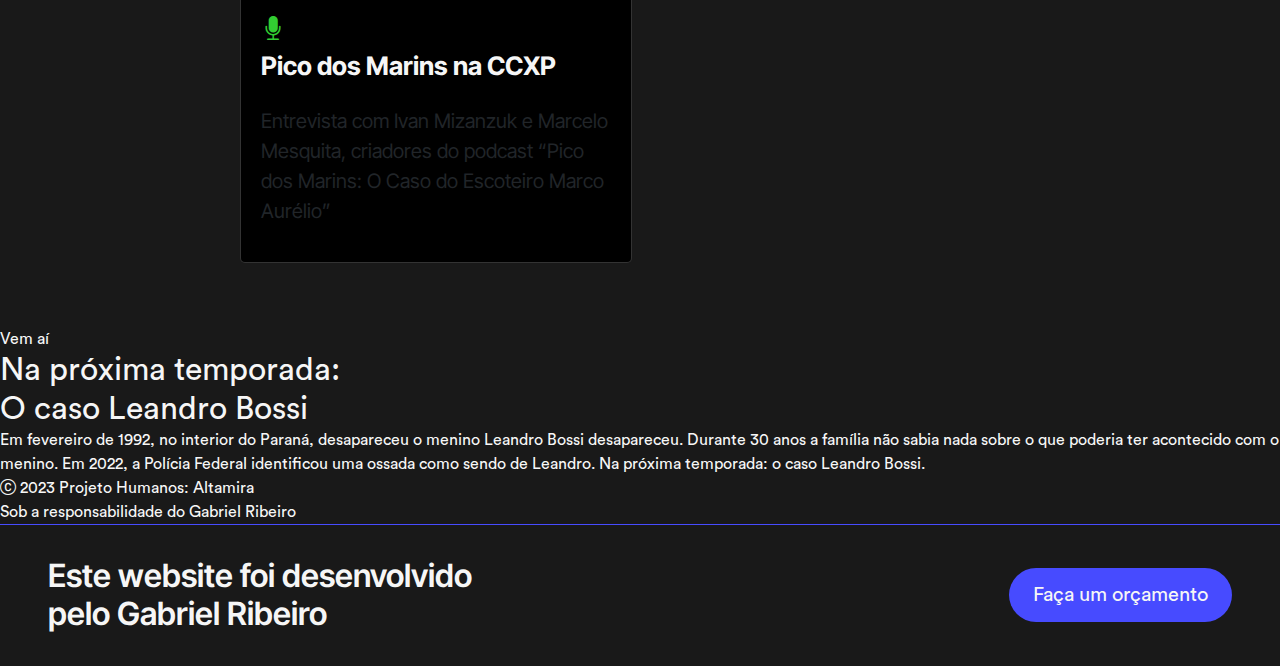
==== commit 205ccb32: "Atualizando texto do header" ====
--- a/index.html
+++ b/index.html
@@ -81,7 +81,7 @@
       <h1 class="cabecalho__titulo">Projeto Humanos</h1>
       <h1 class="cabecalho__titulo">Altamira</h1>
       <p class="cabecalho__descricao">
-        Este website foi criado e desenvolvido pelo Gabriel Ribeiro baseado na obra de <a href="" data-link="ivan-mizanzuk" class="link-visivel">Ivan Mizanzuk</a>
+        Este website foi criado e desenvolvido pelo Gabriel Ribeiro baseado na obra de <a href="" data-link="ivan-mizanzuk" class="link-visivel">Ivan Mizanzuk</a>. O conteúdo e a manutenção deste website é de inteira responsabilidade do desenvolvedor.
       </p>
     </div>
   </header>
@@ -103,7 +103,7 @@
           </div>
           <button id="som"><i class="bi bi-volume-off-fill"></i></button>
           <div class="ajuste-som">
-            +<input type="range" min="0" max="100" value="0" name="" id="" class="ajuste-som__controle">-
+            +<input type="range" min="0" max="100" value="30" name="" id="" class="ajuste-som__controle">-
           </div>
         </div>
         <div class="player__informacoes">
@@ -184,6 +184,14 @@
       </div>
     </section>
 
+    <div class="banner wiki-temporada">
+      <h2 class="banner__titulo">Wiki da Temporada</h2>
+      <div class="banner__rodape">
+        <p class="banner__descricao">Descrição de episódios, anexos e materiais na íntegra.</p>
+        <a href="" data-link="wiki-temporada" target="_blank" class="banner__link"><span>Wiki da Temporada</span></a>
+      </div>
+    </div>
+
     <section>
       <section class="sobre">
         <div class="sobre__cabecalho" id="sobre">
@@ -273,10 +281,24 @@
           <span class="contexto__periodo__marcador"></span>
           <h3 class="contexto__periodo__titulo">Atualmente</h3>
           <p class="contexto__periodo__descricao">
-            Os crimes preescreveram ou os inquéritos foram impronunciados. As vítimas que sobreviveram ainda vivem com o trauma que passaram e pelo menos um, ainda faz tratamento médico. As famílias dos meninos assassinados recebem uma pensão do Governo.
+            Os crimes preescreveram ou os inquéritos foram impronunciados. As vítimas que sobreviveram ainda vivem com o trauma que passaram e pelo menos uma ainda faz tratamento médico. As famílias dos meninos recebem uma pensão do Governo.
           </p>
         </div>
       </section>
+
+      <div class="banner caso-evandro">
+        <span class="banner__tag">Ouça também</span>
+        <div class="banner__principal">
+          <div class="banner__titulos">
+            <h2 class="banner__titulo">Projeto Humanos</h2>
+            <h2 class="banner__titulo">O caso Evandro</h2>
+          </div>
+          <a href="" data-link="caso-evandro" target="_blank" class="banner__link"><span>Ouvir O caso Evandro</span></a>
+        </div>
+        <p class="banner__descricao">
+          No ano de 1992, em Guaratuba, no interior do Paraná, o menino Evandro Ramos Caetano, de 6 anos desapareceu. Seis dias depois seu corpo foi encontrado e uma trama digna de roteiro de cinema se dava início para achar e condenar o(s) culpado(s).
+        </p>
+      </div>
     </section>
 
     <section class="recomendacao" id="recomendacao">
@@ -334,6 +356,14 @@
         </button>
       </div>
     </section>
+
+    <div class="banner creditos-temporada">
+      <h2 class="banner__titulo">Créditos da Temporada</h2>
+      <div class="banner__rodape">
+        <p class="banner__descricao">Referências, fontes e agradecimentos.</p>
+        <a href="" data-link="https://www.projetohumanos.com.br/altamira/creditos-fontes-e-agradecimentos-2/" target="_blank" class="banner__link"><span>Créditos da Temporada</span></a>
+      </div>
+    </div>
   
     <section class="extras">
       <div class="extras__cabecalho" id="extras">
@@ -406,6 +436,20 @@
         </div>
       </div>
     </section>
+
+    <div class="banner caso-leandro">
+      <span class="banner__tag">Vem aí</span>
+      <span></span>
+      <div class="banner__principal">
+        <div class="banner__titulos">
+          <h2 class="banner__titulo">Na próxima temporada:</h2>
+          <h2 class="banner__titulo">O caso Leandro Bossi</h2>
+        </div>
+      </div>
+      <p class="banner__descricao">
+        Em fevereiro de 1992, no interior do Paraná, desapareceu o menino Leandro Bossi desapareceu. Durante 30 anos a família não sabia nada sobre o que poderia ter acontecido com o menino. Em 2022, a Polícia Federal identificou uma ossada como sendo de Leandro. Na próxima temporada: o caso Leandro Bossi.
+      </p>
+    </div>
   </main>
 
   <footer>
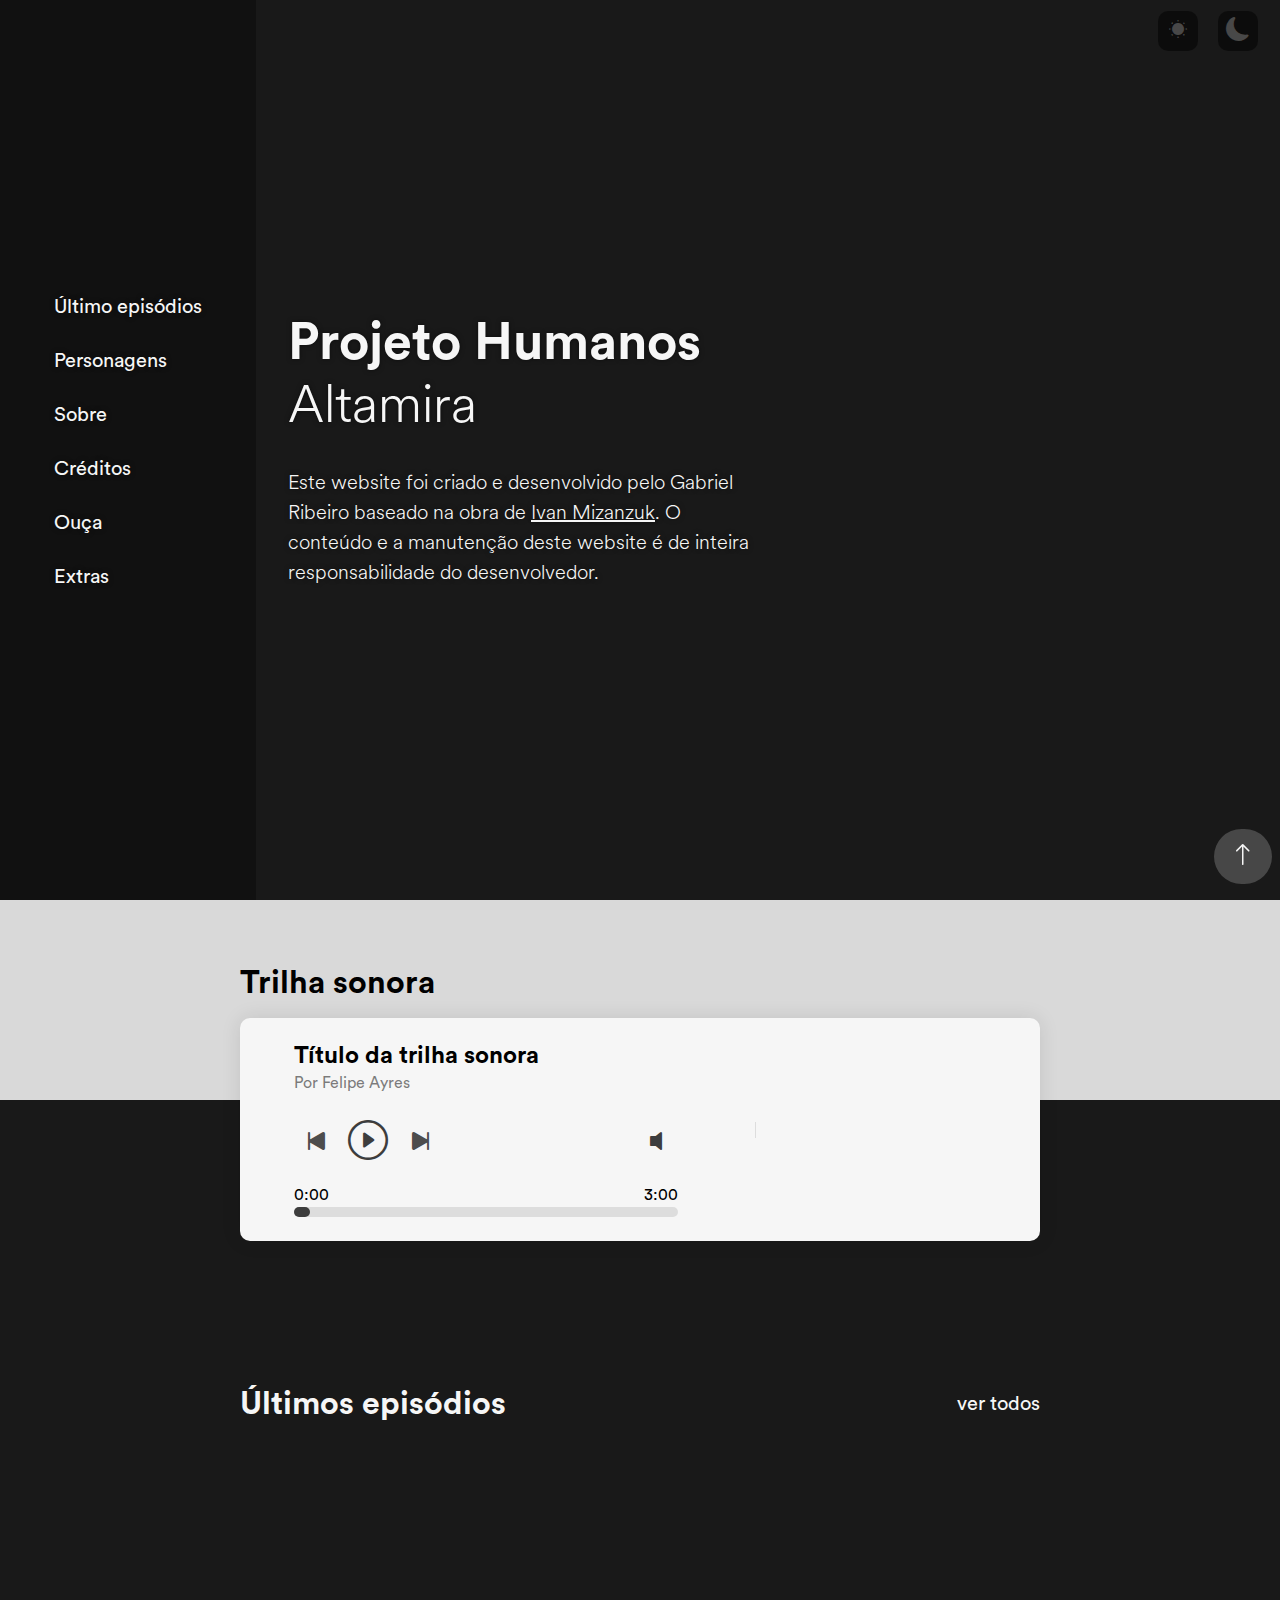
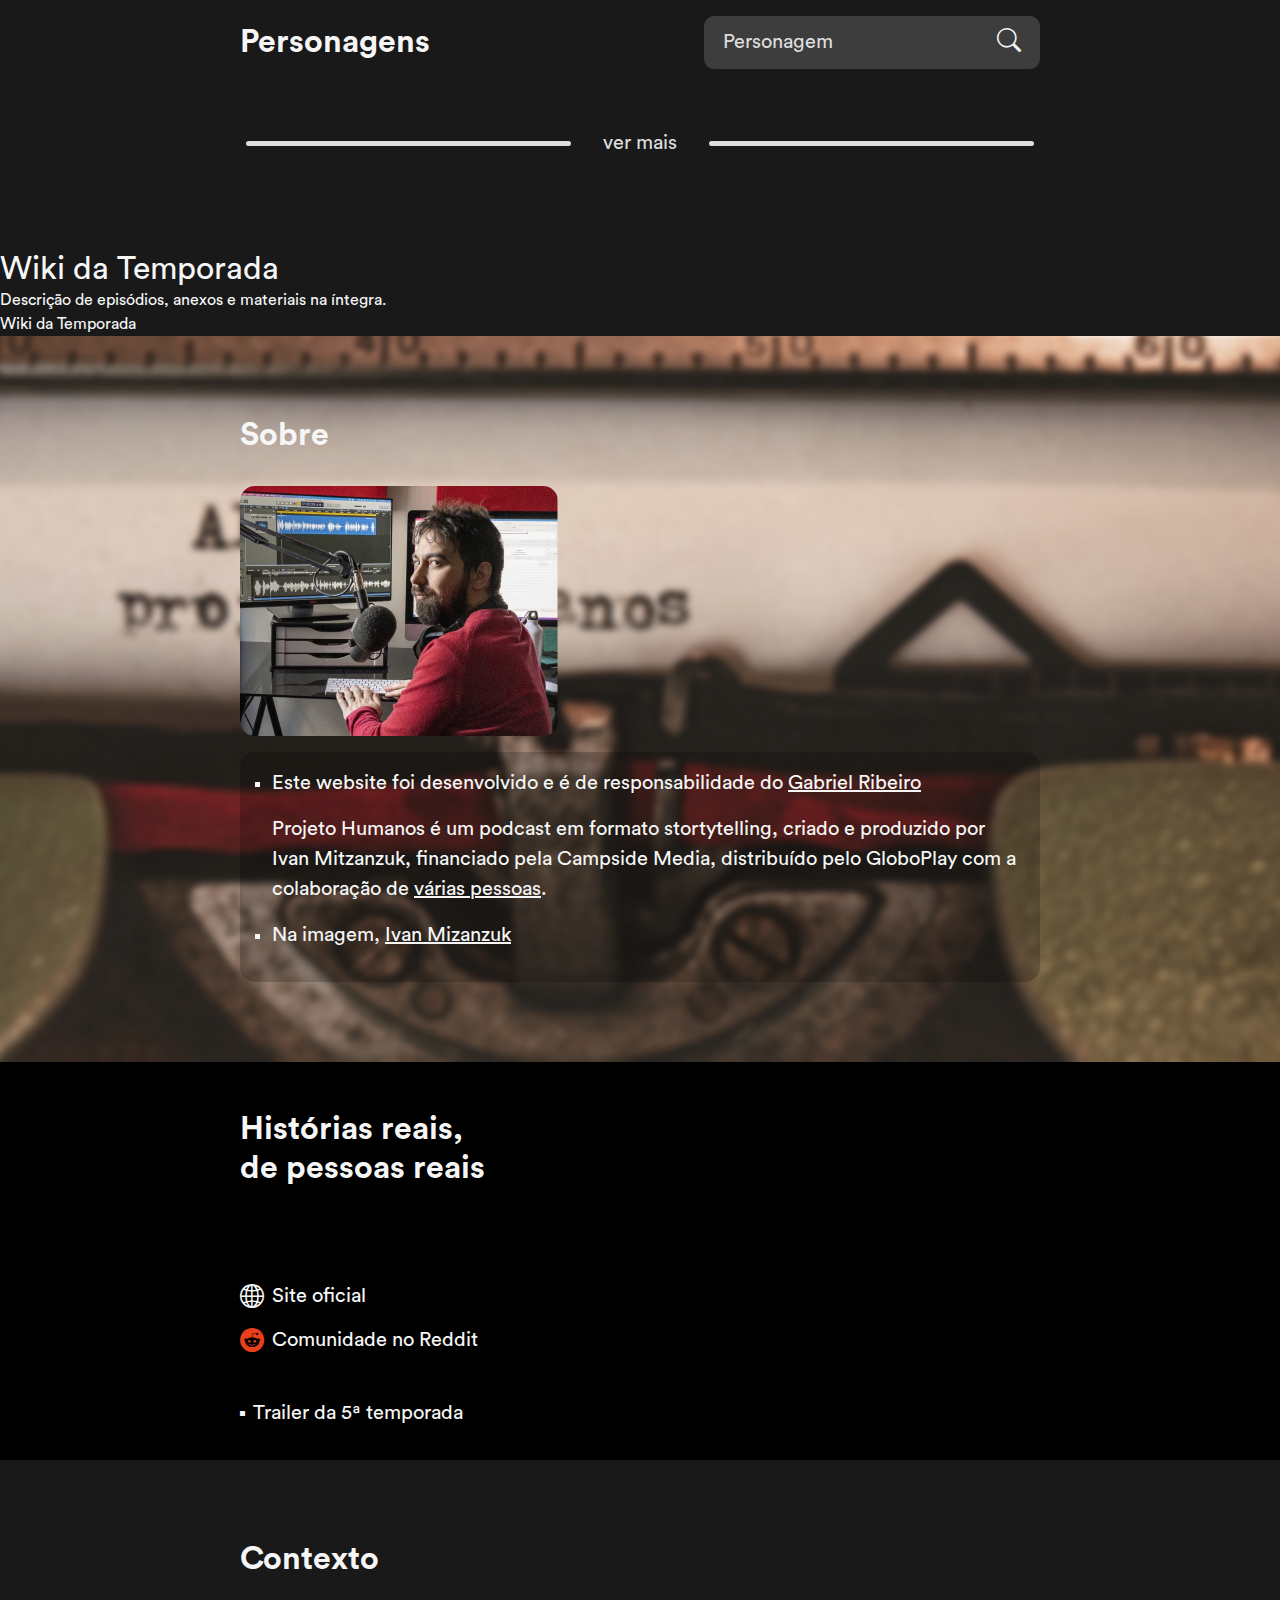
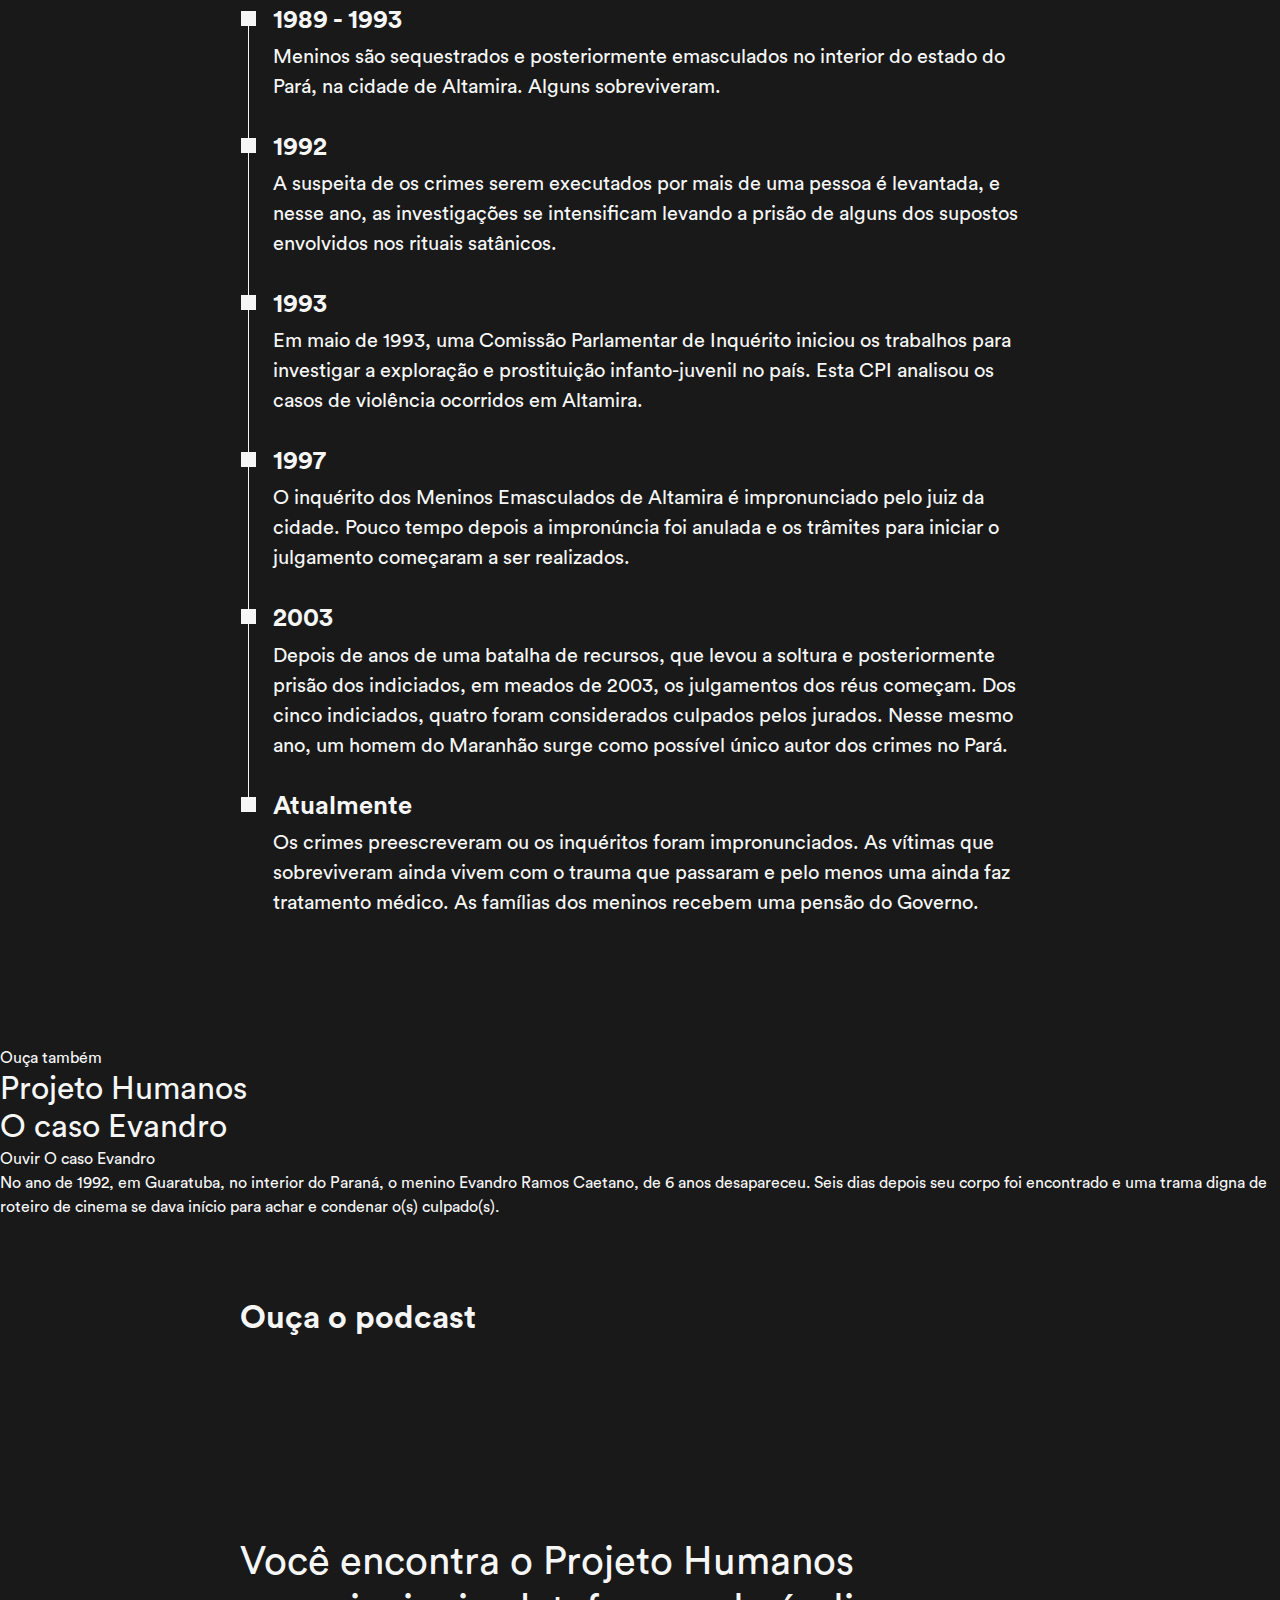
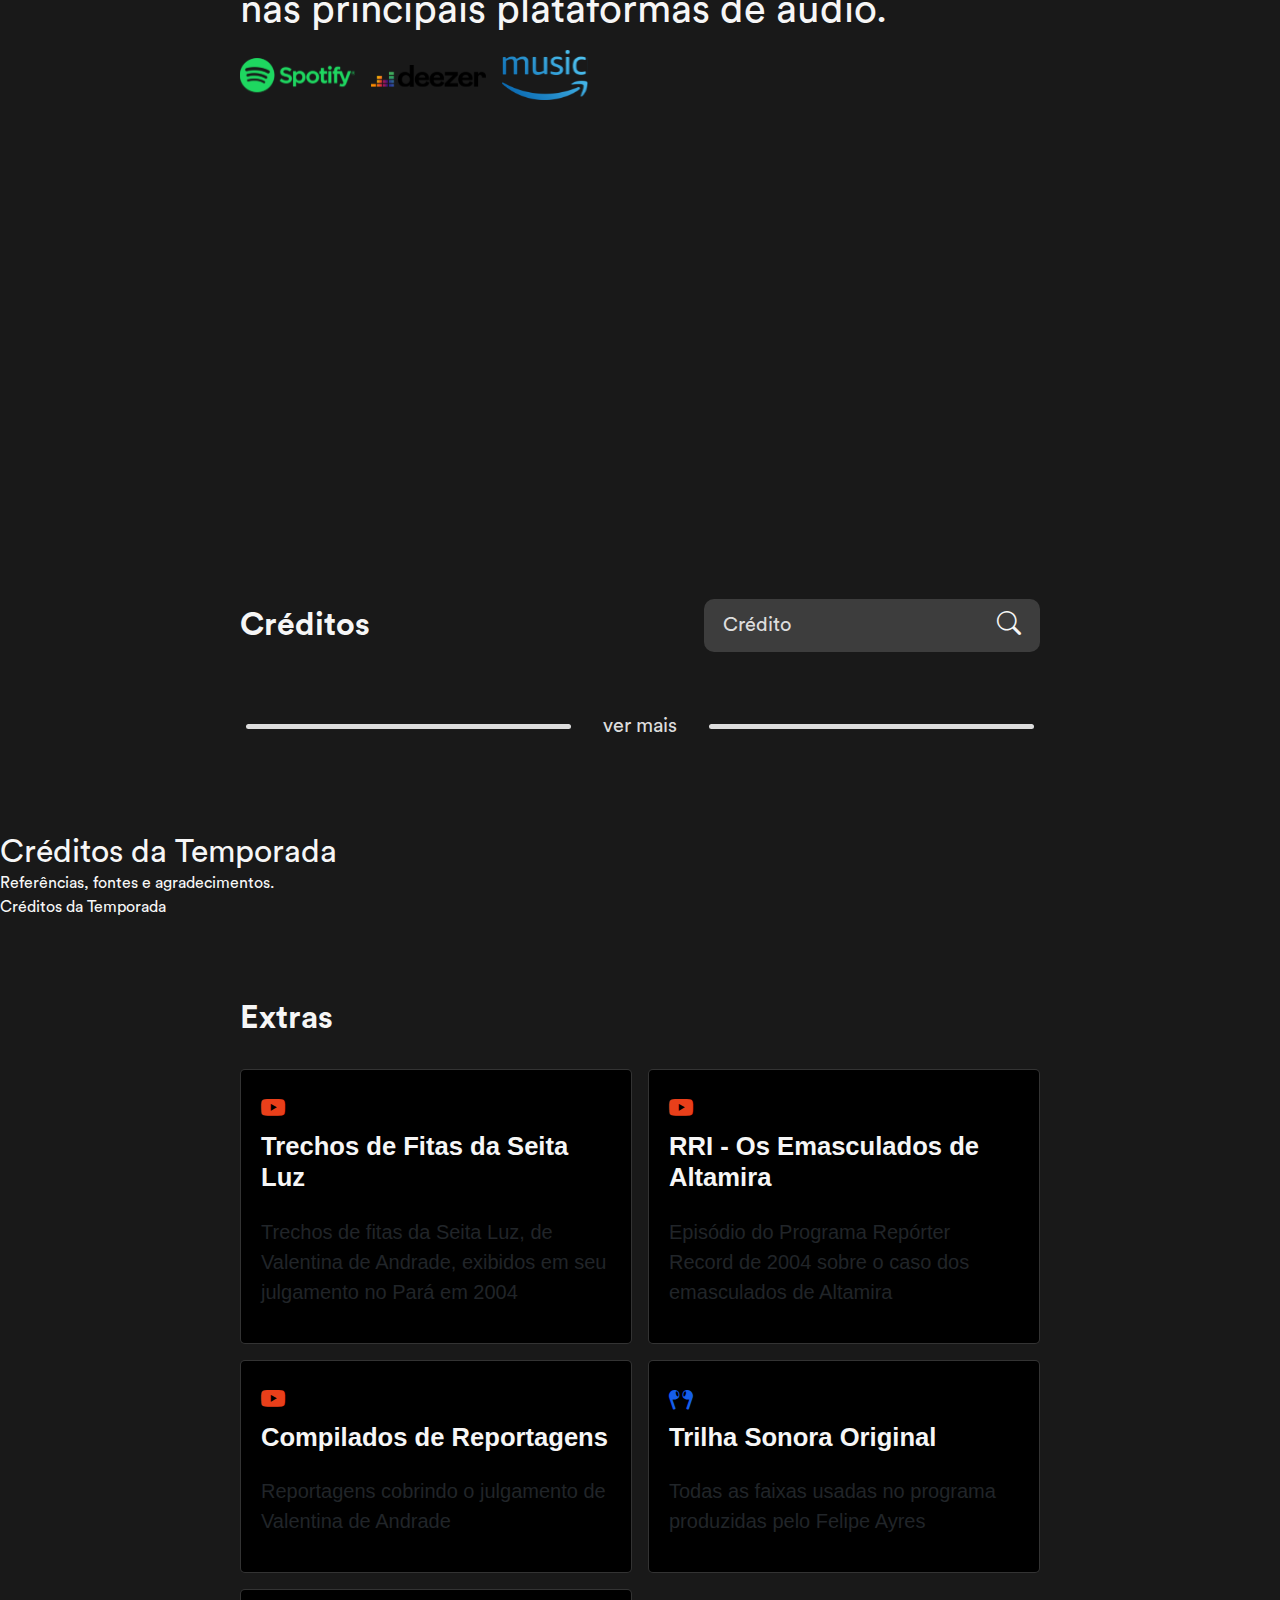
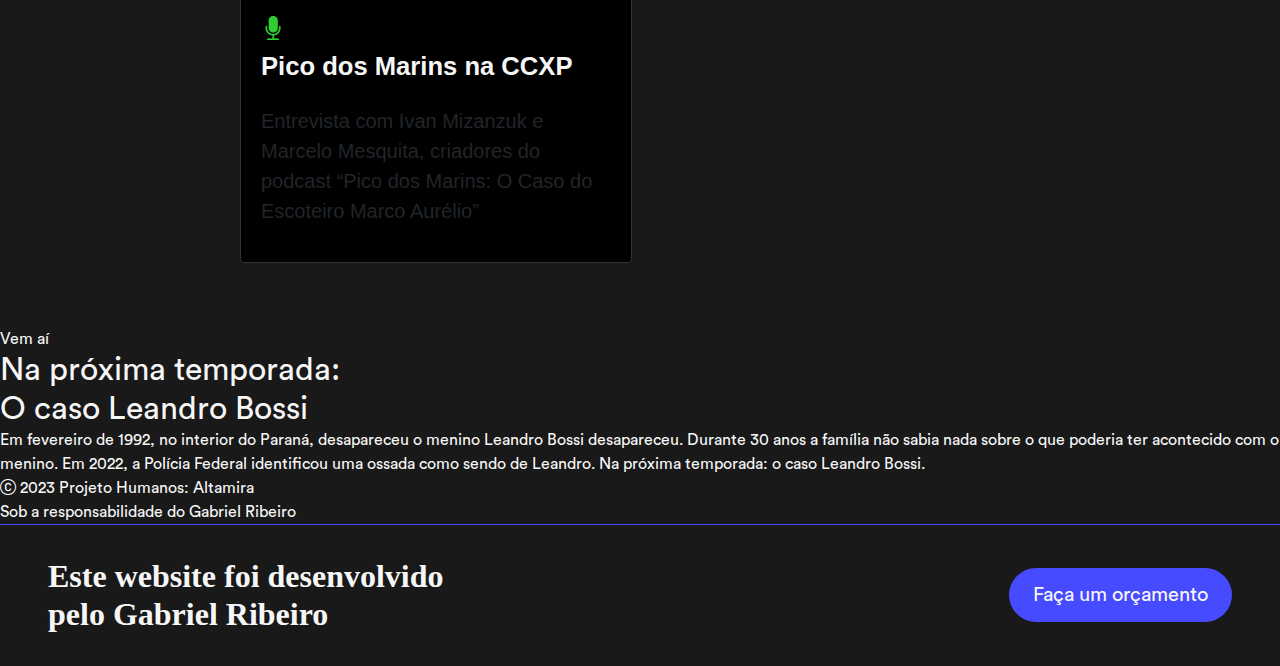
==== commit fcad1b36: "Add. CSP" ====
--- a/index.html
+++ b/index.html
@@ -5,21 +5,41 @@
   <meta http-equiv="X-UA-Compatible" content="IE=edge">
   <meta name="viewport" content="width=device-width, initial-scale=1.0">
   <title>Projeto Humanos - Altamira</title>
+  
+  <meta name="keywords" content="Projeto, Humanos, Altamira, Page">
+  <meta name="author" content="Gabriel Ribeiro">
+  <meta property="og:title" content="Projeto Humanos - Altamira">
+  <meta property="og:description" content="Projeto Humanos é um podcast em formato stortytelling, criado e produzido por Ivan Mitzanzuk, financiado pela Campside Media, distribuído pelo GloboPlay com a colaboração de várias pessoas. Este website desenvolvido pelo Gabriel Ribeiro é dedicado para a consulta de episódios, personagens, envolvidos e dos responsáveis pela pesquisa, produção e desenvolvimento da temporada 5: Altamira.">
+  <meta property="og:url" content="https://gabrieszin.github.io/projeto-humanos-altamira/">
+  <meta property="og:image" content="https://gabrieszin.github.io/projeto-humanos-altamira/assets/img/meta-image.png">
+  <meta property="og:image:secure_url" content="https://gabrieszin.github.io/projeto-humanos-altamira/assets/img/meta-image.png"> 
+  <meta property="og:image:type" content="image/png"> 
+  <meta property="og:image:width" content="400"> 
+  <meta property="og:image:height" content="300">
+  
+  <meta http-equiv="Content-Security-Policy" 
+  content="default-src 'self' 'unsafe-inline'; 
+  style-src 'self' 'unsafe-inline' https://fonts.googleapis.com https://cdn.jsdelivr.net/ https://www.youtube.com/ https://open.spotify.com/ https://widget.deezer.com/; 
+  img-src 'self' 'unsafe-inline'; 
+  font-src 'self' 'unsafe-inline' https://fonts.gstatic.com https://cdn.jsdelivr.net/ https://www.youtube.com/ https://open.spotify.com/ https://widget.deezer.com/; 
+  script-src 'self' 'unsafe-inline' https://cdn.jsdelivr.net/ https://code.jquery.com/ https://cdnjs.cloudflare.com/ https://www.youtube.com/ https://open.spotify.com/ https://widget.deezer.com/; 
+  frame-src https://www.youtube.com/ https://open.spotify.com/ https://widget.deezer.com/; 
+  media-src 'self' 'unsafe-inline' https://www.youtube.com/ https://open.spotify.com/ https://widget.deezer.com/">
 
   <!-- Importação da Fonte -->
   <link rel="preconnect" href="https://fonts.googleapis.com">
   <link rel="preconnect" href="https://fonts.gstatic.com" crossorigin>
   <link href="https://fonts.googleapis.com/css2?family=Inter+Tight:ital,wght@0,300;0,400;0,500;0,600;0,700;1,300;1,400;1,500;1,600;1,700&display=swap" rel="stylesheet">
-
+  
   <link rel="stylesheet"  href="https://cdn.jsdelivr.net/npm/bootstrap@5.3.0-alpha1/dist/css/bootstrap.min.css">
   <link rel="stylesheet" href="https://cdn.jsdelivr.net/npm/bootstrap-icons@1.10.3/font/bootstrap-icons.css">
   <link rel="stylesheet" href="./assets/css/style.css">
   <link rel="stylesheet" data-import='arquivo-tema' href="./assets/css/temas/tema-escuro.css">
-
+  
   <link rel="shortcut icon" href="./assets/img/favicon.svg" type="image/x-icon">
 </head>
 <body>
-
+  
   <div class="modal fade" id="modal-confirmacao-navegacao" tabindex="-1" aria-labelledby="modal-confirmacao-navegacao-label" aria-hidden="true">
     <div class="modal-dialog modal-dialog-centered">
       <div class="modal-content modal-estilo">
@@ -39,7 +59,7 @@
       </div>
     </div>
   </div>
-
+  
   <div class="modal fade" id="modal-confirmacao-redirecionamento" tabindex="-1" aria-labelledby="modal-confirmacao-redirecionamento-label" aria-hidden="true">
     <div class="modal-dialog modal-dialog-centered">
       <div class="modal-content modal-estilo">
@@ -59,13 +79,13 @@
       </div>
     </div>
   </div>
-
+  
   <header class="cabecalho" id="inicio">
     <div class="selecao-tema">
       <button class="selecao-tema__botao" data-tema="claro" data-toggle="tooltip" data-placement="bottom" title="Modo Claro"><i class="bi bi-brightness-low-fill"></i></button>
       <button class="selecao-tema__botao" data-tema="escuro" data-toggle="tooltip" data-placement="bottom" title="Modo Escuro"><i class="bi bi-moon-fill"></i></button>
     </div>
-
+    
     <nav class="menu">
       <ul>
         <a href="#ultimos-episodios"><li class="menu__item">Último episódios</li></a>
@@ -76,7 +96,7 @@
         <a href="#extras"><li class="menu__item">Extras</li></a>
       </ul>
     </nav>
-
+    
     <div class="cabecalho__principal">
       <h1 class="cabecalho__titulo">Projeto Humanos</h1>
       <h1 class="cabecalho__titulo">Altamira</h1>
@@ -85,7 +105,7 @@
       </p>
     </div>
   </header>
-
+  
   <section class="trilha-sonora">
     <div class="fundo"></div>
     <h2 class="trilha-sonora__titulo">Trilha sonora</h2>
@@ -118,20 +138,20 @@
       </div>
     </div>
   </section>
-
+  
   <main>
     <section class="ultimos-episodios">
       <div class="ultimos-episodios__cabecalho" id="ultimos-episodios">
         <h2 class="ultimos-episodios__titulo">Últimos episódios</h2>
         <a href="" data-ver-mais="todos-episódios" class="ultimos-episodios__botao">Ver todos</a>
       </div>
-    
+      
       <div class="ultimos-episodios__conteudo">
         <div class="ultimos-episodios__cards">
         </div>
       </div>
     </section>
-
+    
     <section class="episodios">
       <div class="episodios__cabecalho" id="todos-episodios">
         <h2 class="episodios__titulo">Todos os episódios</h2>
@@ -146,7 +166,7 @@
           </button>
         </form>
       </div>
-    
+      
       <div class="episodios__conteudo">
         <div class="episodios__cards">
         </div>
@@ -157,7 +177,7 @@
         </button>
       </div>
     </section>
-
+    
     <section class="personagens">
       <div class="personagens__cabecalho" id="personagens">
         <h2 class="personagens__titulo">Personagens</h2>
@@ -172,7 +192,7 @@
           </button>
         </form>
       </div>
-  
+      
       <div class="personagens__conteudo">
         <div class="personagens__cards">
         </div>
@@ -183,7 +203,7 @@
         </button>
       </div>
     </section>
-
+    
     <div class="banner wiki-temporada">
       <h2 class="banner__titulo">Wiki da Temporada</h2>
       <div class="banner__rodape">
@@ -191,7 +211,7 @@
         <a href="" data-link="wiki-temporada" target="_blank" class="banner__link"><span>Wiki da Temporada</span></a>
       </div>
     </div>
-
+    
     <section>
       <section class="sobre">
         <div class="sobre__cabecalho" id="sobre">
@@ -205,13 +225,13 @@
                 Este website foi desenvolvido e é de responsabilidade do <a href="" data-link="portfolio-gabriel" class="link-visivel">Gabriel Ribeiro</a>
               </li>
             </ul>
-    
+            
             <ul class="no-type">
               <li>
                 Projeto Humanos é um podcast em formato stortytelling, criado e produzido por Ivan Mitzanzuk, financiado pela Campside Media, distribuído pelo GloboPlay com a colaboração de <a href="#creditos" class="link-visivel">várias pessoas</a>.
               </li>
             </ul>
-    
+            
             <ul>
               <li>
                 Na imagem, <a href="" data-link="ivan-mizanzuk" class="link-visivel">Ivan Mizanzuk</a>
@@ -220,7 +240,7 @@
           </div>
         </div>
       </section>
-  
+      
       <section class="sobre-tarja">
         <div class="sobre-tarja__conteudo">
           <!-- <iframe src="https://www.youtube.com/embed/n8yorzKOnVQ" title="Altamira [Trailer Podcast]" frameborder="0" class="sobre-tarja__iframe" allow="accelerometer; autoplay; clipboard-write; encrypted-media; gyroscope; picture-in-picture; web-share" allowfullscreen></iframe> -->
@@ -232,7 +252,7 @@
         </div>
         <span class="sobre-tarja__legenda">Trailer da 5ª temporada</span>
       </section>
-
+      
       <section class="contexto">
         <div class="contexto__cabecalho">
           <h2 class="contexto__titulo">Contexto</h2>
@@ -244,7 +264,7 @@
             Meninos são sequestrados e posteriormente emasculados no interior do estado do Pará, na cidade de Altamira. Alguns sobreviveram.
           </p>
         </div>
-    
+        
         <div class="contexto__periodo">
           <span class="contexto__periodo__marcador"></span>
           <h3 class="contexto__periodo__titulo">1992</h3>
@@ -252,7 +272,7 @@
             A suspeita de os crimes serem executados por mais de uma pessoa é levantada, e nesse ano, as investigações se intensificam levando a prisão de alguns dos supostos envolvidos nos rituais satânicos.
           </p>
         </div>
-
+        
         <div class="contexto__periodo">
           <span class="contexto__periodo__marcador"></span>
           <h3 class="contexto__periodo__titulo">1993</h3>
@@ -260,7 +280,7 @@
             Em maio de 1993, uma Comissão Parlamentar de Inquérito iniciou os trabalhos para investigar a exploração e prostituição infanto-juvenil no país. Esta CPI analisou os casos de violência ocorridos em Altamira.
           </p>
         </div>
-    
+        
         <div class="contexto__periodo">
           <span class="contexto__periodo__marcador"></span>
           <h3 class="contexto__periodo__titulo">1997</h3>
@@ -268,7 +288,7 @@
             O inquérito dos Meninos Emasculados de Altamira é impronunciado pelo juiz da cidade. Pouco tempo depois a impronúncia foi anulada e os trâmites para iniciar o julgamento começaram a ser realizados.
           </p>
         </div>
-    
+        
         <div class="contexto__periodo">
           <span class="contexto__periodo__marcador"></span>
           <h3 class="contexto__periodo__titulo">2003</h3>
@@ -276,7 +296,7 @@
             Depois de anos de uma batalha de recursos, que levou a soltura e posteriormente prisão dos indiciados, em meados de 2003, os julgamentos dos réus começam. Dos cinco indiciados, quatro foram considerados culpados pelos jurados. Nesse mesmo ano, um homem do Maranhão surge como possível único autor dos crimes no Pará.
           </p>
         </div>
-    
+        
         <div class="contexto__periodo">
           <span class="contexto__periodo__marcador"></span>
           <h3 class="contexto__periodo__titulo">Atualmente</h3>
@@ -285,7 +305,7 @@
           </p>
         </div>
       </section>
-
+      
       <div class="banner caso-evandro">
         <span class="banner__tag">Ouça também</span>
         <div class="banner__principal">
@@ -300,182 +320,196 @@
         </p>
       </div>
     </section>
-
+    
     <section class="recomendacao" id="recomendacao">
       <div class="recomendacao__cabecalho">
         <h2 class="recomendacao__titulo">Ouça o podcast</h2>
       </div>
-  
+      
       <!-- <div class="recomendacao__conteudo embed-deezer"> -->
-      <div class="recomendacao__conteudo">
-        <h3 class="recomendacao__conteudo__titulo">Você encontra o Projeto Humanos nas principais plataformas de áudio.</h3>
-        <div class="plataformas">
-          <a href="" class="plataforma__link" data-toggle="tooltip" data-placement="right" title="Spotify">
-            <img src="./assets/img/spotify.svg" alt="Logo do Spotify">
-          </a>
-          <a href="" class="plataforma__link" data-toggle="tooltip" data-placement="right" title="Deezer">
-            <img src="./assets/img/deezer.svg" alt="Logo do Deezer">
-          </a>
-          <a href="" class="plataforma__link" data-toggle="tooltip" data-placement="right" title="Amazon Music">
-            <img src="./assets/img/amazon-music.svg" alt="Logo do Amazon Music">
-          </a>
-        </div>
-      </div>
-  
-      <div data-embed='spotify' tabindex="0" data-bs-toggle="popover" data-bs-trigger="hover focus" data-bs-title="Projeto Humanos no Spotify" data-bs-content="Último episódio: 31 - O Sobrevivente. Resumo: Lorem ipsum dolor sit amet sit amet consectetur adipisicing elit dolor cum.">
-        <!-- <iframe style="border-radius:12px;" src="https://open.spotify.com/embed/show/3ImOWdGnN8mHFNaKwMSFJx?utm_source=generator" width="100%" height="152" frameBorder="0" allowfullscreen="" allow="autoplay; clipboard-write; encrypted-media; fullscreen; picture-in-picture" loading="lazy"></iframe> -->
-      </div>
-  
-      <div data-embed='deezer' tabindex="0" data-bs-toggle="popover" data-bs-trigger="hover focus" data-bs-title="Projeto Humanos no Deezer" data-bs-content="Último episódio: 31 - O Sobrevivente. Resumo: Lorem ipsum dolor sit amet sit amet consectetur adipisicing elit dolor cum.">
-        <!-- <iframe title="deezer-widget" src="https://widget.deezer.com/widget/auto/show/2939" width="100%" height="300" frameborder="0" allowtransparency="true" allow="encrypted-media; clipboard-write"></iframe> -->
-      </div>
-    </section>
+        <div class="recomendacao__conteudo">
+          <h3 class="recomendacao__conteudo__titulo">Você encontra o Projeto Humanos nas principais plataformas de áudio.</h3>
+          <div class="plataformas">
+            <a href="" class="plataforma__link" data-toggle="tooltip" data-placement="right" title="Spotify">
+              <img src="./assets/img/spotify.svg" alt="Logo do Spotify">
+            </a>
+            <a href="" class="plataforma__link" data-toggle="tooltip" data-placement="right" title="Deezer">
+              <img src="./assets/img/deezer.svg" alt="Logo do Deezer">
+            </a>
+            <a href="" class="plataforma__link" data-toggle="tooltip" data-placement="right" title="Amazon Music">
+              <img src="./assets/img/amazon-music.svg" alt="Logo do Amazon Music">
+            </a>
+          </div>
+        </div>
+        
+        <div data-embed='spotify' tabindex="0" data-bs-toggle="popover" data-bs-trigger="hover focus" data-bs-title="Projeto Humanos no Spotify" data-bs-content="Último episódio: 31 - O Sobrevivente. Resumo: Lorem ipsum dolor sit amet sit amet consectetur adipisicing elit dolor cum.">
+          <!-- <iframe style="border-radius:12px;" src="https://open.spotify.com/embed/show/3ImOWdGnN8mHFNaKwMSFJx?utm_source=generator" width="100%" height="152" frameBorder="0" allowfullscreen="" allow="autoplay; clipboard-write; encrypted-media; fullscreen; picture-in-picture" loading="lazy"></iframe> -->
+        </div>
+        
+        <div data-embed='deezer' tabindex="0" data-bs-toggle="popover" data-bs-trigger="hover focus" data-bs-title="Projeto Humanos no Deezer" data-bs-content="Último episódio: 31 - O Sobrevivente. Resumo: Lorem ipsum dolor sit amet sit amet consectetur adipisicing elit dolor cum.">
+          <!-- <iframe title="deezer-widget" src="https://widget.deezer.com/widget/auto/show/2939" width="100%" height="300" frameborder="0" allowtransparency="true" allow="encrypted-media; clipboard-write"></iframe> -->
+        </div>
+      </section>
+      
+      <section class="creditos">
+        <div class="creditos__cabecalho" id="creditos">
+          <h2 class="creditos__titulo">Créditos</h2>
+          <form class="creditos__busca">
+            <div class="autocomplete">
+              <input type="text" class="creditos__busca__input" placeholder="Crédito" data-toggle="tooltip" data-placement="right" title="Preenc. obrigatório" required>
+              <ul class="autocomplete__lista">
+              </ul>
+            </div>
+            <button type="submit" class="creditos__busca__botao">
+              <i class="bi bi-search"></i>
+            </button>
+          </form>
+        </div>
+        
+        <div class="creditos__conteudo">
+          <div class="creditos__cards">
+          </div>
+          <button class="vermais" data-ver-mais="creditos">
+            <span class="vermais__bordas"></span>
+            <p>Ver mais</p>
+            <span class="vermais__bordas"></span>
+          </button>
+        </div>
+      </section>
+      
+      <div class="banner creditos-temporada">
+        <h2 class="banner__titulo">Créditos da Temporada</h2>
+        <div class="banner__rodape">
+          <p class="banner__descricao">Referências, fontes e agradecimentos.</p>
+          <a href="" data-link="https://www.projetohumanos.com.br/altamira/creditos-fontes-e-agradecimentos-2/" target="_blank" class="banner__link"><span>Créditos da Temporada</span></a>
+        </div>
+      </div>
+      
+      <section class="extras">
+        <div class="extras__cabecalho" id="extras">
+          <h2 class="extras__titulo">Extras</h2>
+        </div>
+        
+        <div class="extras__conteudo">
+          <div class="extras__cards">
+            
+            <a href="https://youtube.com/playlist?list=PLHcKN20Nw1Qmd_KkUF2pYNUNOi9JI0PFu" class="card card-video">
+              <div class="card__cabecalho">
+                <span class="card__marcador">
+                  <i class=""></i>
+                </span>
+                <h3 class="card__titulo">Trechos de Fitas da Seita Luz</h3>
+              </div>
+              <div class="card__conteudo">
+                <p>Trechos de fitas da Seita Luz, de Valentina de Andrade, exibidos em seu julgamento no Pará em 2004</p>
+              </div>
+            </a>
+            
+            <a href="https://youtu.be/R5JWZZS-RkY" class="card card-video">
+              <div class="card__cabecalho">
+                <span class="card__marcador">
+                  <i class=""></i>
+                </span>
+                <h3 class="card__titulo">RRI - Os Emasculados de Altamira</h3>
+              </div>
+              <div class="card__conteudo">
+                <p>Episódio do Programa Repórter Record de 2004 sobre o caso dos emasculados de Altamira</p>
+              </div>
+            </a>
+            
+            <a href="https://youtu.be/-1gnlXCPA1g" class="card card-video">
+              <div class="card__cabecalho">
+                <span class="card__marcador">
+                  <i class=""></i>
+                </span>
+                <h3 class="card__titulo">Compilados de Reportagens</h3>
+              </div>
+              <div class="card__conteudo">
+                <p>Reportagens cobrindo o julgamento de Valentina de Andrade</p>
+              </div>
+            </a>
+            
+            <a href="https://youtube.com/playlist?list=OLAK5uy_lK8oQfNYxDPUE_TMeHlw5csDdjH9U7m1Q" class="card card-musica">
+              <div class="card__cabecalho">
+                <span class="card__marcador">
+                  <i class=""></i>
+                </span>
+                <h3 class="card__titulo">Trilha Sonora Original</h3>
+              </div>
+              <div class="card__conteudo">
+                <p>Todas as faixas usadas no programa produzidas pelo Felipe Ayres</p>
+              </div>
+            </a>
+            
+            <a href="https://globoplay.globo.com/podcasts/episode/modus-operandi/810708cb-59eb-46b2-92e7-3019842246ae/" class="card card-podcast">
+              <div class="card__cabecalho">
+                <span class="card__marcador">
+                  <i class=""></i>
+                </span>
+                <h3 class="card__titulo">Pico dos Marins na CCXP</h3>
+              </div>
+              <div class="card__conteudo">
+                <p>Entrevista com Ivan Mizanzuk e Marcelo Mesquita, criadores do podcast “Pico dos Marins: O Caso do Escoteiro Marco Aurélio”</p>
+              </div>
+            </a>
+            
+          </div>
+        </div>
+      </section>
+      
+      <div class="banner caso-leandro">
+        <span class="banner__tag">Vem aí</span>
+        <span></span>
+        <div class="banner__principal">
+          <div class="banner__titulos">
+            <h2 class="banner__titulo">Na próxima temporada:</h2>
+            <h2 class="banner__titulo">O caso Leandro Bossi</h2>
+          </div>
+        </div>
+        <p class="banner__descricao">
+          Em fevereiro de 1992, no interior do Paraná, desapareceu o menino Leandro Bossi desapareceu. Durante 30 anos a família não sabia nada sobre o que poderia ter acontecido com o menino. Em 2022, a Polícia Federal identificou uma ossada como sendo de Leandro. Na próxima temporada: o caso Leandro Bossi.
+        </p>
+      </div>
+    </main>
+    
+    <footer>
+      <div class="rodape">
+        <p class="rodape__texto">
+          <i class="bi bi-c-circle"></i>
+          <span data-ano-atual>2023</span>
+          Projeto Humanos: Altamira <br>
+          Sob a responsabilidade do Gabriel Ribeiro
+        </p>
+      </div>
+      
+      <div class="rodape-tarja">
+        <h2 class="rodape-tarja__titulo">Este website foi desenvolvido <br> pelo Gabriel Ribeiro</h2>
+        <a href="" data-link="orçamento" class="rodape-tarja__link">Faça um orçamento</a>
+      </div>
+    </footer>
+    
+    <a href="#inicio" class="botao-subir"><i class="bi bi-arrow-up"></i></a>
+    
+    <noscript>
+      <div class="box-no-script">         
+        <div class="texto-pagina-centralizado-alt">
+          <h2 class="titulo-texto-pagina-centralizado">Este site não funciona com o 
+            <span class="destaque-pagina-centralizado">Javascript desabilitado</span></h2><br>
+            
+          <p class="label-texto-pagina-centralizado">Muitos dos recursos usados funcionam através do Javascript e sem ele a navegabilidade e o próprio funcionamento do site são comprometidos</p>
+            
+          <p class="label-texto-pagina-centralizado">Portanto, habilite o Javascript e navegue pelo site</p><br>
+          <button data-recarrega-pagina class="btn-principal-no-script" id="btn-redirecionar-inicio" name="btn-redirecionar-inicio">Recarregar</button>
+        </div>
+      </div>
+    </noscript>
 
-    <section class="creditos">
-      <div class="creditos__cabecalho" id="creditos">
-        <h2 class="creditos__titulo">Créditos</h2>
-        <form class="creditos__busca">
-          <div class="autocomplete">
-            <input type="text" class="creditos__busca__input" placeholder="Crédito" data-toggle="tooltip" data-placement="right" title="Preenc. obrigatório" required>
-            <ul class="autocomplete__lista">
-            </ul>
-          </div>
-          <button type="submit" class="creditos__busca__botao">
-            <i class="bi bi-search"></i>
-          </button>
-        </form>
-      </div>
-  
-      <div class="creditos__conteudo">
-        <div class="creditos__cards">
-        </div>
-        <button class="vermais" data-ver-mais="creditos">
-          <span class="vermais__bordas"></span>
-          <p>Ver mais</p>
-          <span class="vermais__bordas"></span>
-        </button>
-      </div>
-    </section>
-
-    <div class="banner creditos-temporada">
-      <h2 class="banner__titulo">Créditos da Temporada</h2>
-      <div class="banner__rodape">
-        <p class="banner__descricao">Referências, fontes e agradecimentos.</p>
-        <a href="" data-link="https://www.projetohumanos.com.br/altamira/creditos-fontes-e-agradecimentos-2/" target="_blank" class="banner__link"><span>Créditos da Temporada</span></a>
-      </div>
-    </div>
-  
-    <section class="extras">
-      <div class="extras__cabecalho" id="extras">
-        <h2 class="extras__titulo">Extras</h2>
-      </div>
-  
-      <div class="extras__conteudo">
-        <div class="extras__cards">
-
-          <a href="https://youtube.com/playlist?list=PLHcKN20Nw1Qmd_KkUF2pYNUNOi9JI0PFu" class="card card-video">
-            <div class="card__cabecalho">
-              <span class="card__marcador">
-                <i class=""></i>
-              </span>
-              <h3 class="card__titulo">Trechos de Fitas da Seita Luz</h3>
-            </div>
-            <div class="card__conteudo">
-              <p>Trechos de fitas da Seita Luz, de Valentina de Andrade, exibidos em seu julgamento no Pará em 2004</p>
-            </div>
-          </a>
-
-          <a href="https://youtu.be/R5JWZZS-RkY" class="card card-video">
-            <div class="card__cabecalho">
-              <span class="card__marcador">
-                <i class=""></i>
-              </span>
-              <h3 class="card__titulo">RRI - Os Emasculados de Altamira</h3>
-            </div>
-            <div class="card__conteudo">
-              <p>Episódio do Programa Repórter Record de 2004 sobre o caso dos emasculados de Altamira</p>
-            </div>
-          </a>
-          
-          <a href="https://youtu.be/-1gnlXCPA1g" class="card card-video">
-            <div class="card__cabecalho">
-              <span class="card__marcador">
-                <i class=""></i>
-              </span>
-              <h3 class="card__titulo">Compilados de Reportagens</h3>
-            </div>
-            <div class="card__conteudo">
-              <p>Reportagens cobrindo o julgamento de Valentina de Andrade</p>
-            </div>
-          </a>
-
-          <a href="https://youtube.com/playlist?list=OLAK5uy_lK8oQfNYxDPUE_TMeHlw5csDdjH9U7m1Q" class="card card-musica">
-            <div class="card__cabecalho">
-              <span class="card__marcador">
-                <i class=""></i>
-              </span>
-              <h3 class="card__titulo">Trilha Sonora Original</h3>
-            </div>
-            <div class="card__conteudo">
-              <p>Todas as faixas usadas no programa produzidas pelo Felipe Ayres</p>
-            </div>
-          </a>
-  
-          <a href="https://globoplay.globo.com/podcasts/episode/modus-operandi/810708cb-59eb-46b2-92e7-3019842246ae/" class="card card-podcast">
-            <div class="card__cabecalho">
-              <span class="card__marcador">
-                <i class=""></i>
-              </span>
-              <h3 class="card__titulo">Pico dos Marins na CCXP</h3>
-            </div>
-            <div class="card__conteudo">
-              <p>Entrevista com Ivan Mizanzuk e Marcelo Mesquita, criadores do podcast “Pico dos Marins: O Caso do Escoteiro Marco Aurélio”</p>
-            </div>
-          </a>
-  
-        </div>
-      </div>
-    </section>
-
-    <div class="banner caso-leandro">
-      <span class="banner__tag">Vem aí</span>
-      <span></span>
-      <div class="banner__principal">
-        <div class="banner__titulos">
-          <h2 class="banner__titulo">Na próxima temporada:</h2>
-          <h2 class="banner__titulo">O caso Leandro Bossi</h2>
-        </div>
-      </div>
-      <p class="banner__descricao">
-        Em fevereiro de 1992, no interior do Paraná, desapareceu o menino Leandro Bossi desapareceu. Durante 30 anos a família não sabia nada sobre o que poderia ter acontecido com o menino. Em 2022, a Polícia Federal identificou uma ossada como sendo de Leandro. Na próxima temporada: o caso Leandro Bossi.
-      </p>
-    </div>
-  </main>
-
-  <footer>
-    <div class="rodape">
-      <p class="rodape__texto">
-        <i class="bi bi-c-circle"></i>
-        <span data-ano-atual>2023</span>
-        Projeto Humanos: Altamira <br>
-        Sob a responsabilidade do Gabriel Ribeiro
-      </p>
-    </div>
-
-    <div class="rodape-tarja">
-      <h2 class="rodape-tarja__titulo">Este website foi desenvolvido <br> pelo Gabriel Ribeiro</h2>
-      <a href="" data-link="orçamento" class="rodape-tarja__link">Faça um orçamento</a>
-    </div>
-  </footer>
-
-  <a href="#inicio" class="botao-subir"><i class="bi bi-arrow-up"></i></a>
-
-  <!-- <iframe title="deezer-widget" src="https://widget.deezer.com/widget/auto/show/2939" width="100%" height="300" frameborder="0" allowtransparency="true" allow="encrypted-media; clipboard-write"></iframe> -->
-
-  <script src="https://cdn.jsdelivr.net/npm/bootstrap@5.3.0-alpha1/dist/js/bootstrap.bundle.min.js"></script>
-  <script src="https://code.jquery.com/jquery-3.6.3.min.js"></script>
-  <script src="https://cdnjs.cloudflare.com/ajax/libs/popper.js/2.9.2/umd/popper.min.js"></script>
-
-  <script type="module" src="./assets/js/script.js"></script>
-</body>
-</html>+    <!-- <iframe title="deezer-widget" src="https://widget.deezer.com/widget/auto/show/2939" width="100%" height="300" frameborder="0" allowtransparency="true" allow="encrypted-media; clipboard-write"></iframe> -->
+    
+    <script src="https://cdn.jsdelivr.net/npm/bootstrap@5.3.0-alpha1/dist/js/bootstrap.bundle.min.js"></script>
+    <script src="https://code.jquery.com/jquery-3.6.3.min.js"></script>
+    <script src="https://cdnjs.cloudflare.com/ajax/libs/popper.js/2.9.2/umd/popper.min.js"></script>
+    
+    <script type="module" src="./assets/js/script.js"></script>
+  </body>
+  </html>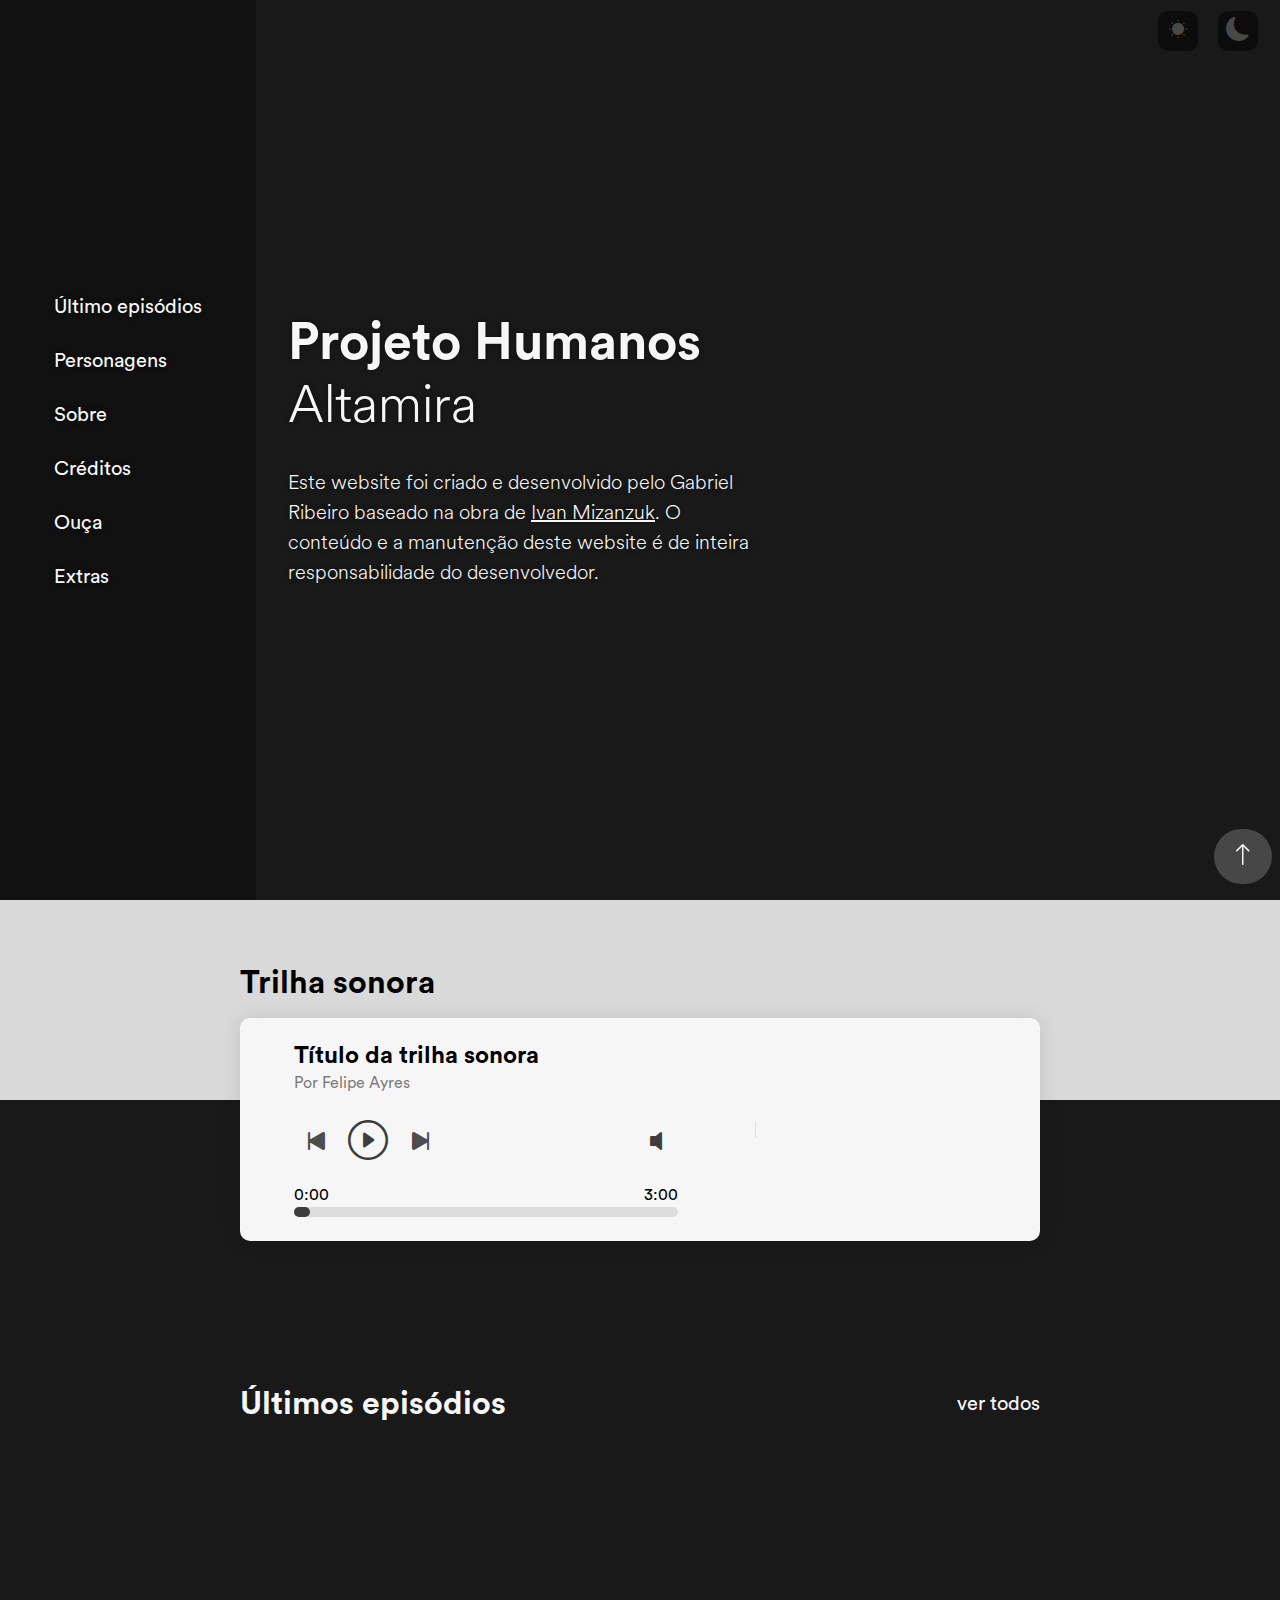
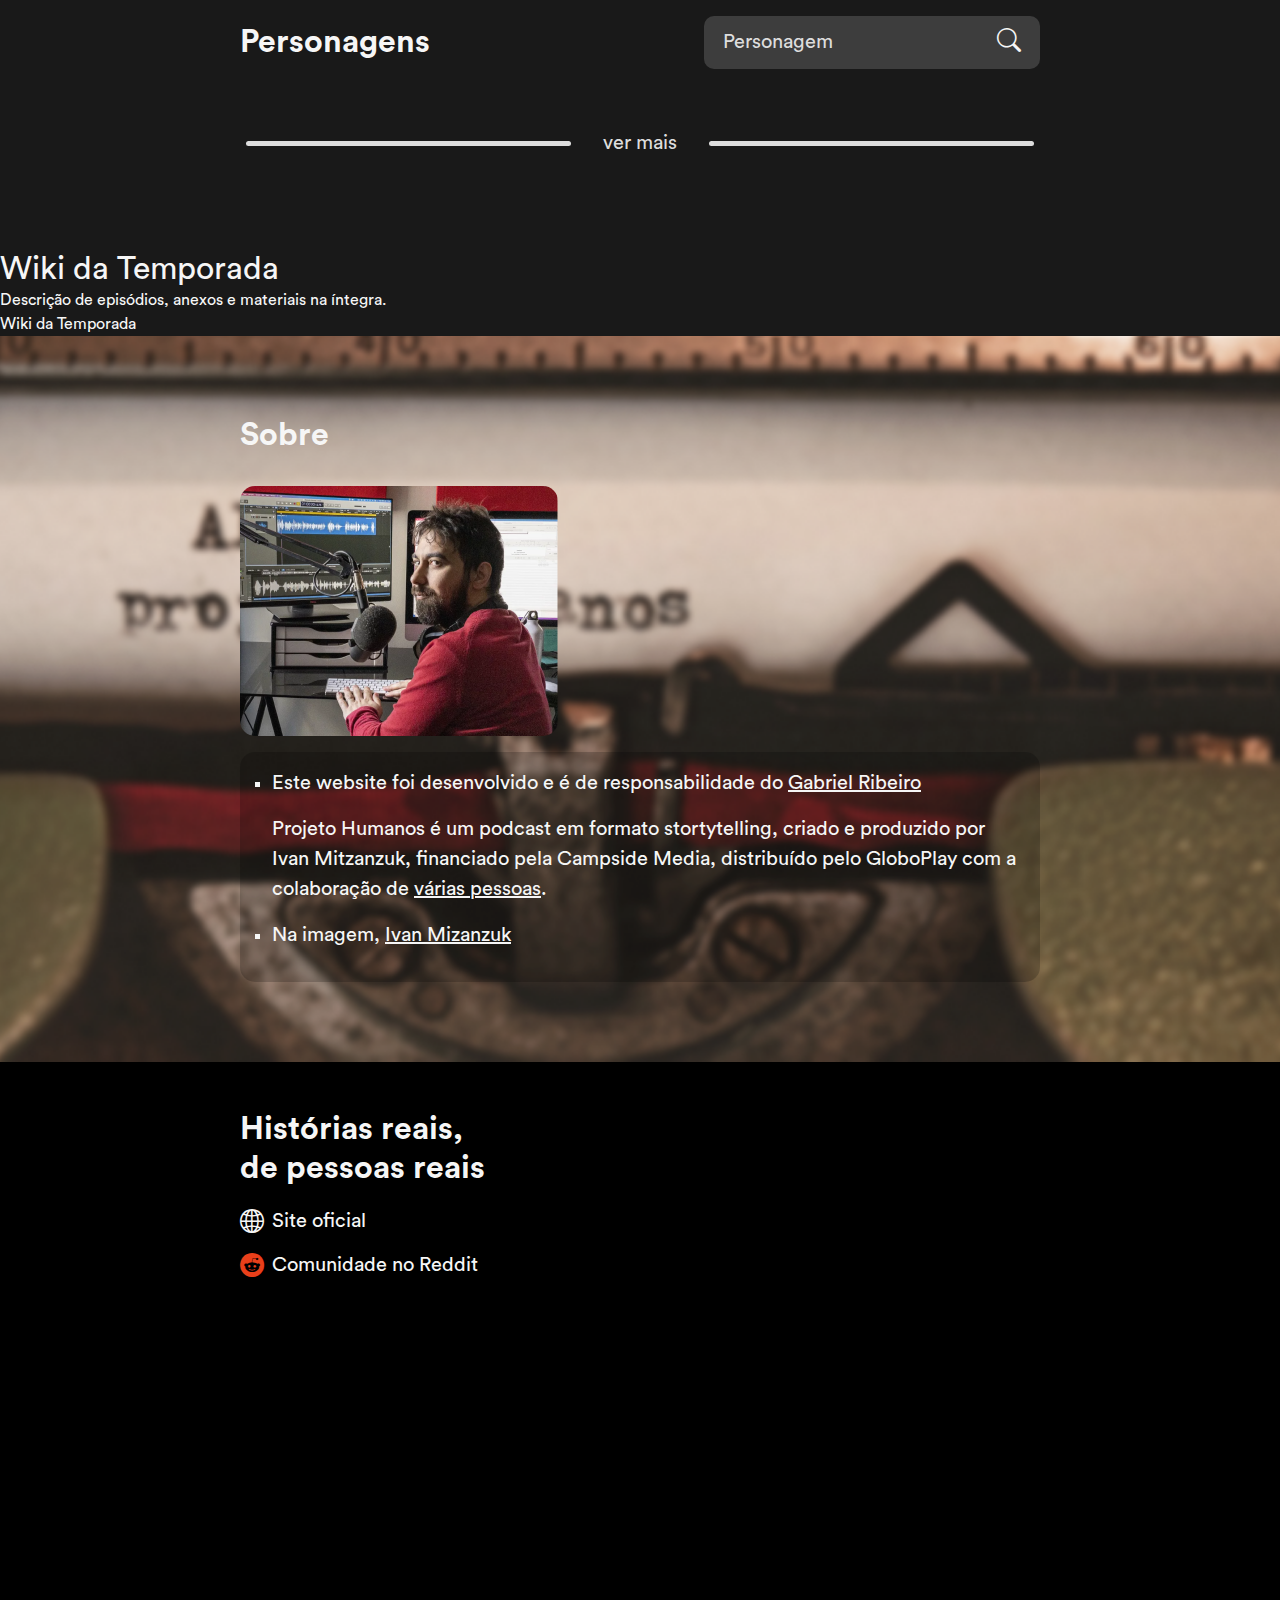
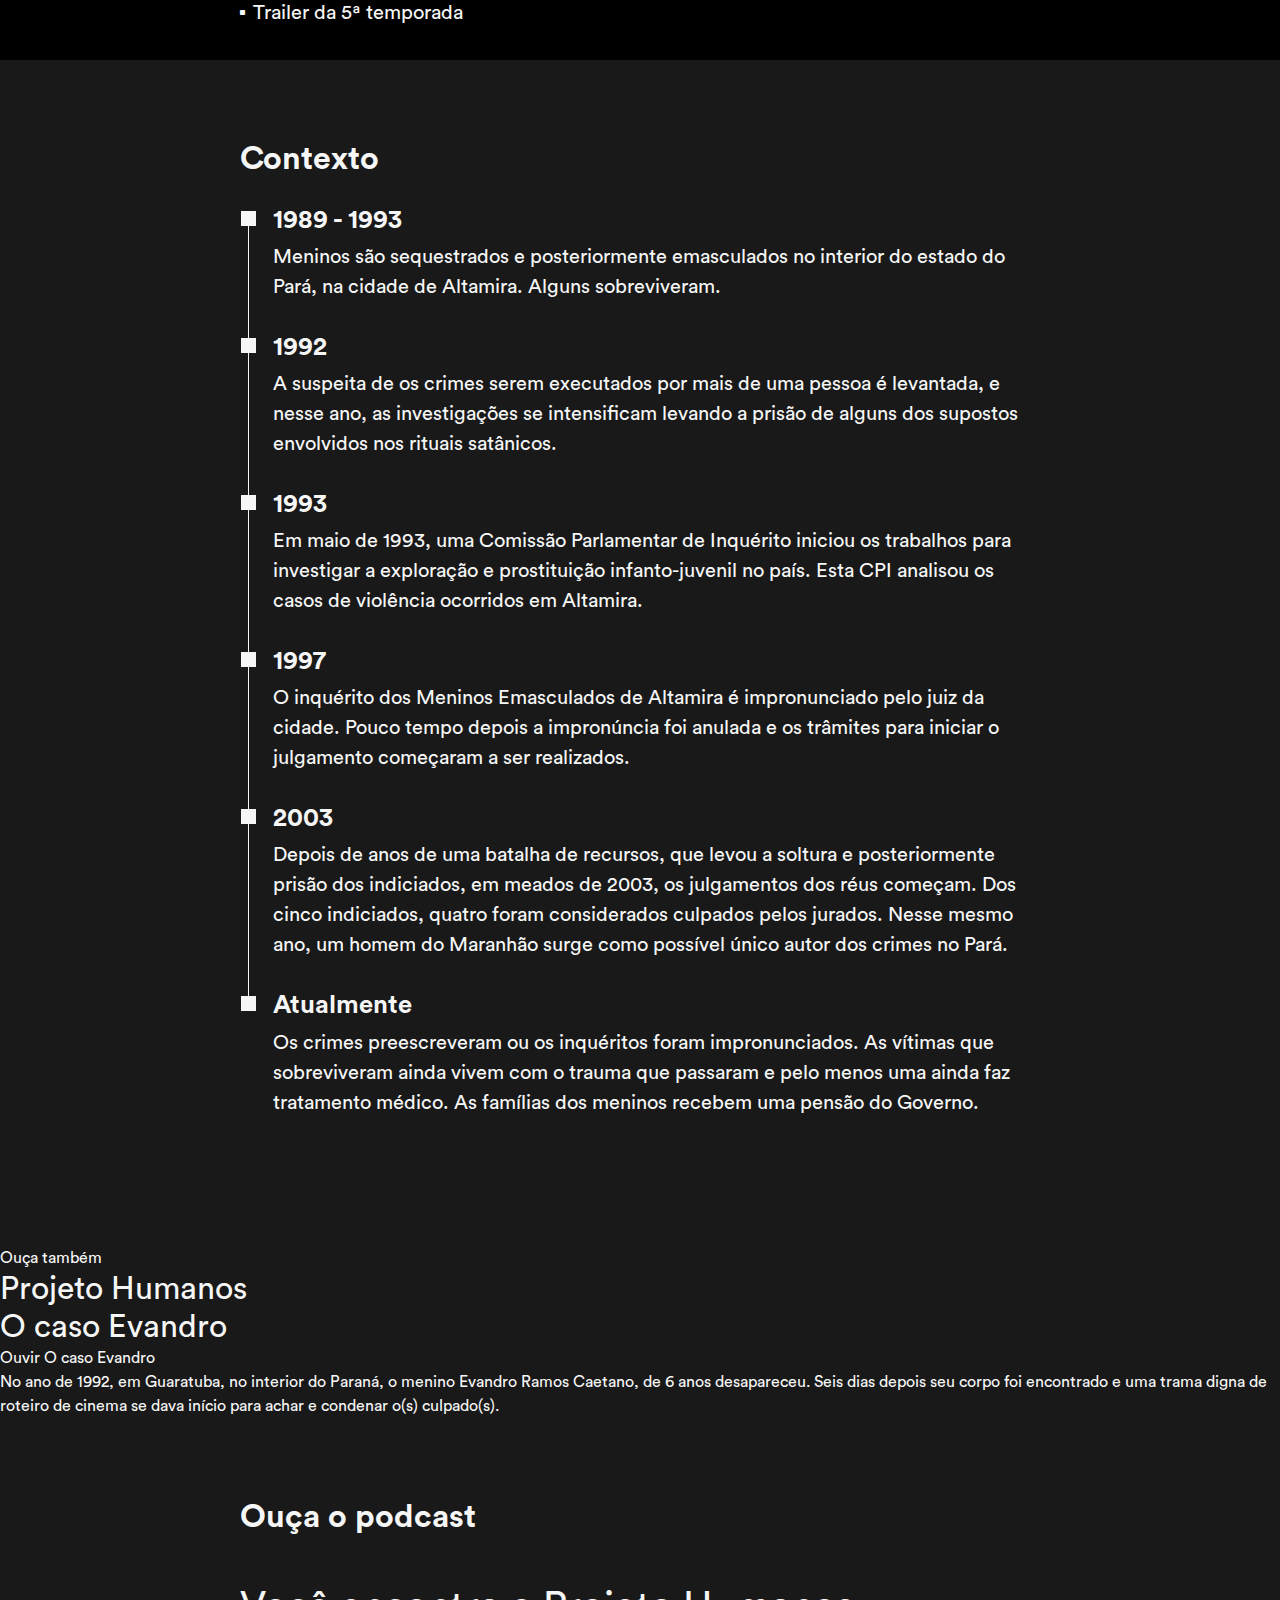
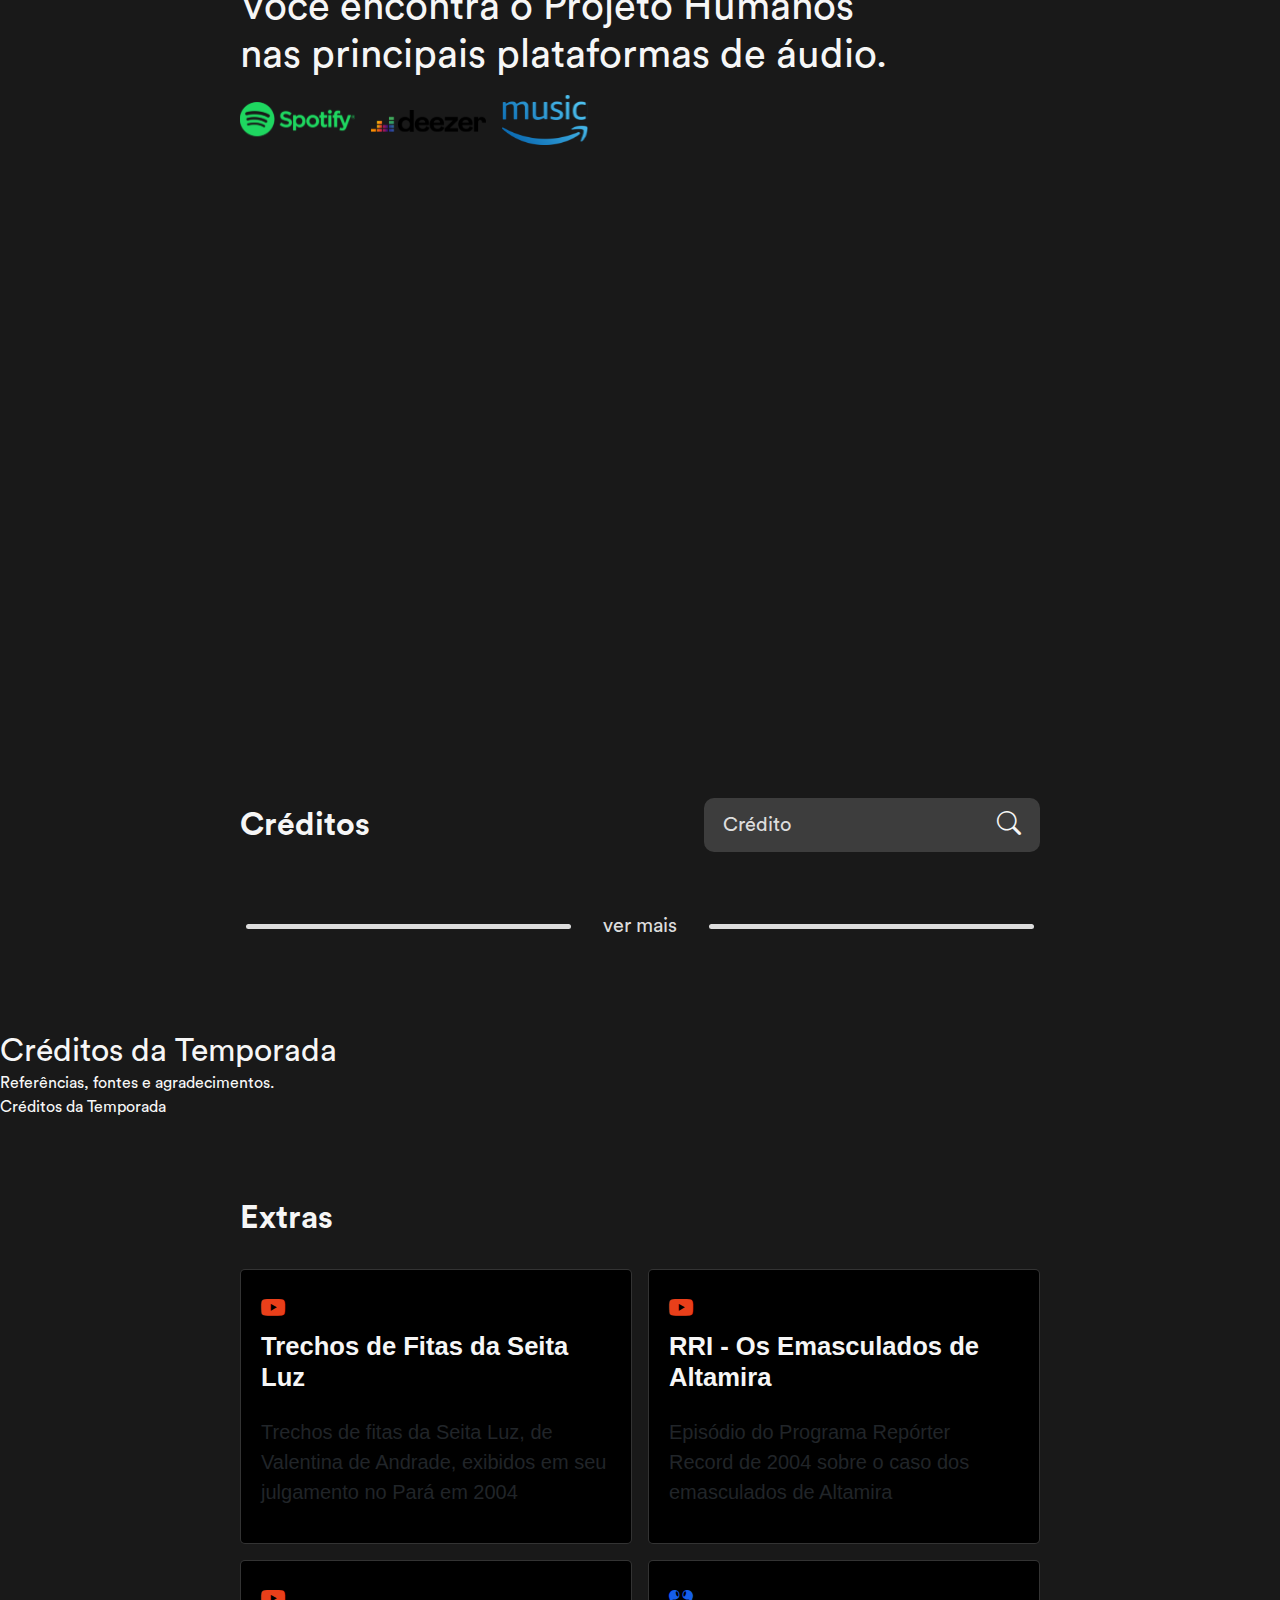
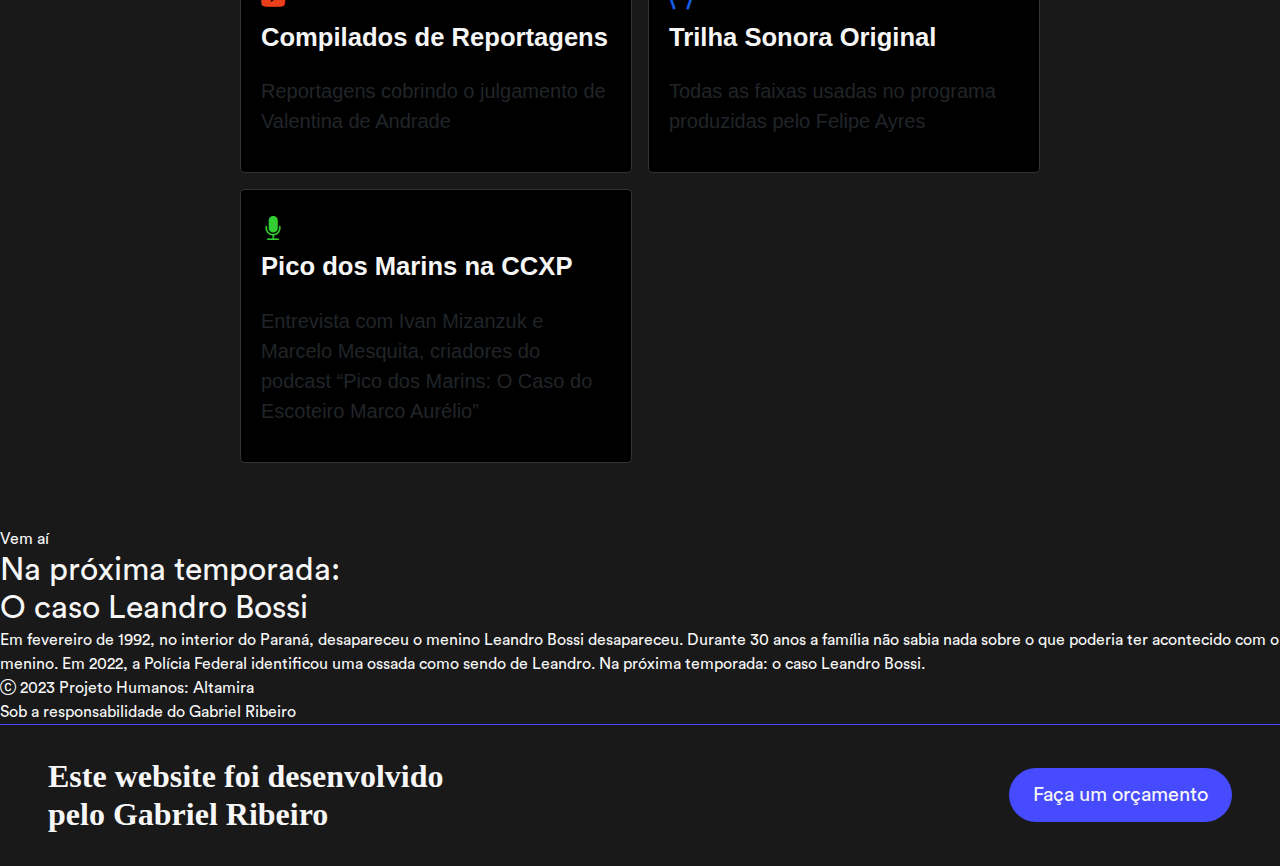
==== commit a793884c: "Descomentando iframes" ====
--- a/index.html
+++ b/index.html
@@ -243,7 +243,7 @@
       
       <section class="sobre-tarja">
         <div class="sobre-tarja__conteudo">
-          <!-- <iframe src="https://www.youtube.com/embed/n8yorzKOnVQ" title="Altamira [Trailer Podcast]" frameborder="0" class="sobre-tarja__iframe" allow="accelerometer; autoplay; clipboard-write; encrypted-media; gyroscope; picture-in-picture; web-share" allowfullscreen></iframe> -->
+          <iframe src="https://www.youtube.com/embed/n8yorzKOnVQ" title="Altamira [Trailer Podcast]" frameborder="0" class="sobre-tarja__iframe" allow="accelerometer; autoplay; clipboard-write; encrypted-media; gyroscope; picture-in-picture; web-share" allowfullscreen></iframe>
           <div class="sobre-tarja__descricao">
             <h2 class="sobre-tarja__titulo">Histórias reais, <br> de pessoas reais</h2>
             <a href="" data-link="site-oficial" class="sobre-tarja__link">Site oficial</a>
@@ -343,11 +343,11 @@
         </div>
         
         <div data-embed='spotify' tabindex="0" data-bs-toggle="popover" data-bs-trigger="hover focus" data-bs-title="Projeto Humanos no Spotify" data-bs-content="Último episódio: 31 - O Sobrevivente. Resumo: Lorem ipsum dolor sit amet sit amet consectetur adipisicing elit dolor cum.">
-          <!-- <iframe style="border-radius:12px;" src="https://open.spotify.com/embed/show/3ImOWdGnN8mHFNaKwMSFJx?utm_source=generator" width="100%" height="152" frameBorder="0" allowfullscreen="" allow="autoplay; clipboard-write; encrypted-media; fullscreen; picture-in-picture" loading="lazy"></iframe> -->
+          <iframe style="border-radius:12px;" src="https://open.spotify.com/embed/show/3ImOWdGnN8mHFNaKwMSFJx?utm_source=generator" width="100%" height="152" frameBorder="0" allow="autoplay; clipboard-write; encrypted-media; fullscreen; picture-in-picture" loading="lazy"></iframe>
         </div>
         
         <div data-embed='deezer' tabindex="0" data-bs-toggle="popover" data-bs-trigger="hover focus" data-bs-title="Projeto Humanos no Deezer" data-bs-content="Último episódio: 31 - O Sobrevivente. Resumo: Lorem ipsum dolor sit amet sit amet consectetur adipisicing elit dolor cum.">
-          <!-- <iframe title="deezer-widget" src="https://widget.deezer.com/widget/auto/show/2939" width="100%" height="300" frameborder="0" allowtransparency="true" allow="encrypted-media; clipboard-write"></iframe> -->
+          <iframe title="deezer-widget" src="https://widget.deezer.com/widget/auto/show/2939" width="100%" height="300" frameborder="0" allowtransparency="true" allow="encrypted-media; clipboard-write"></iframe>
         </div>
       </section>
       
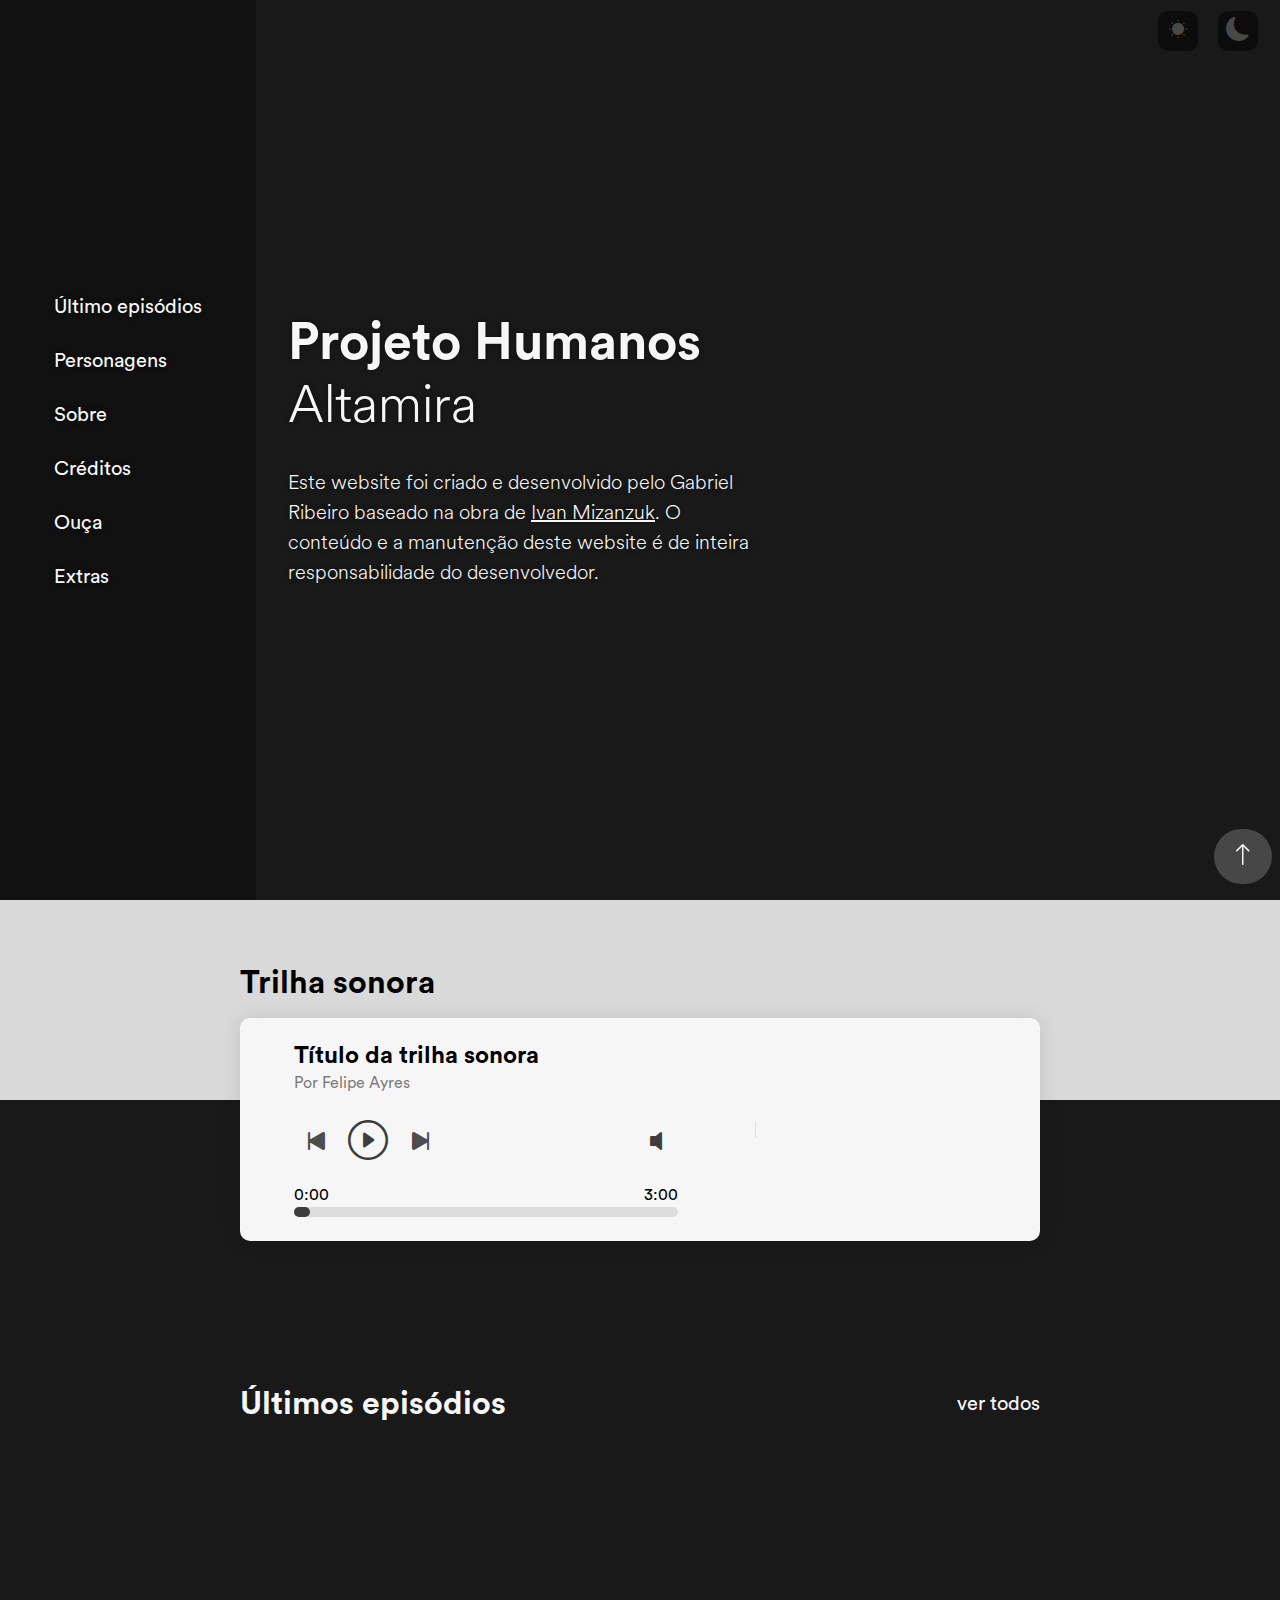
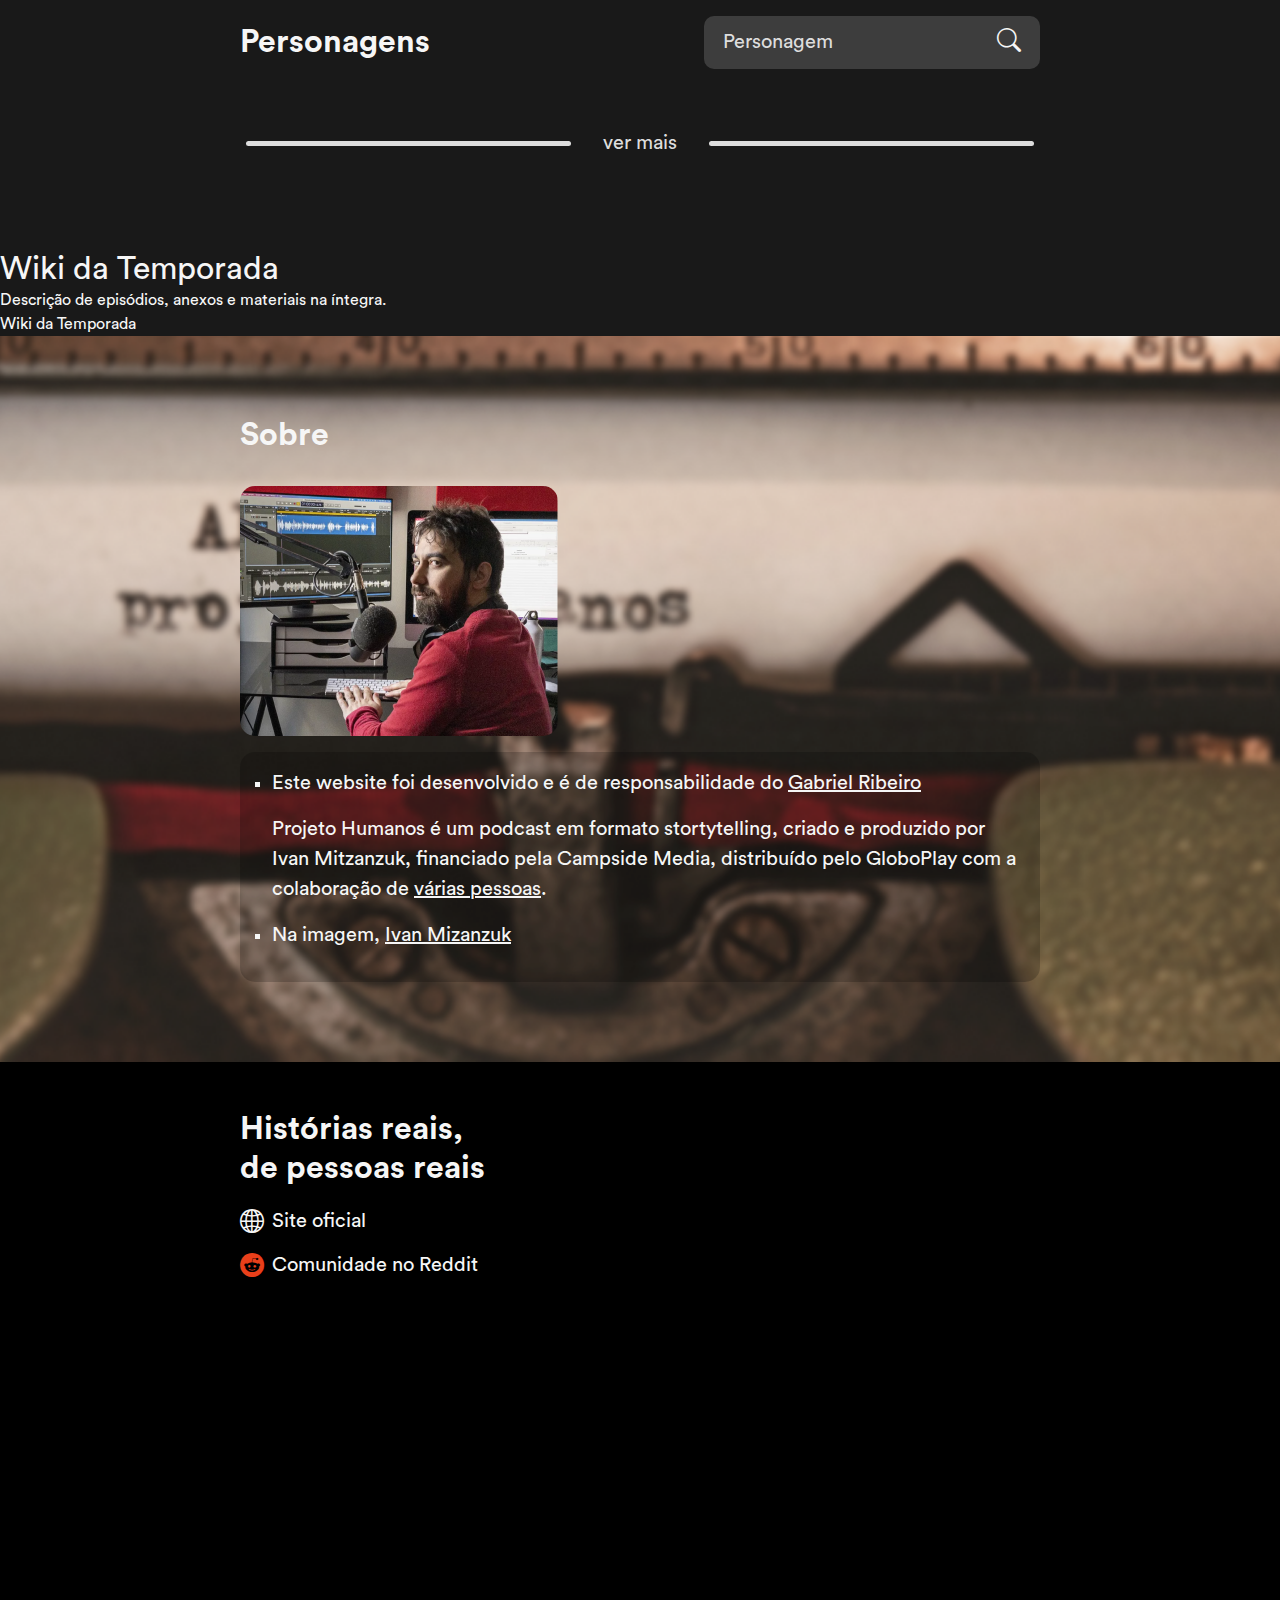
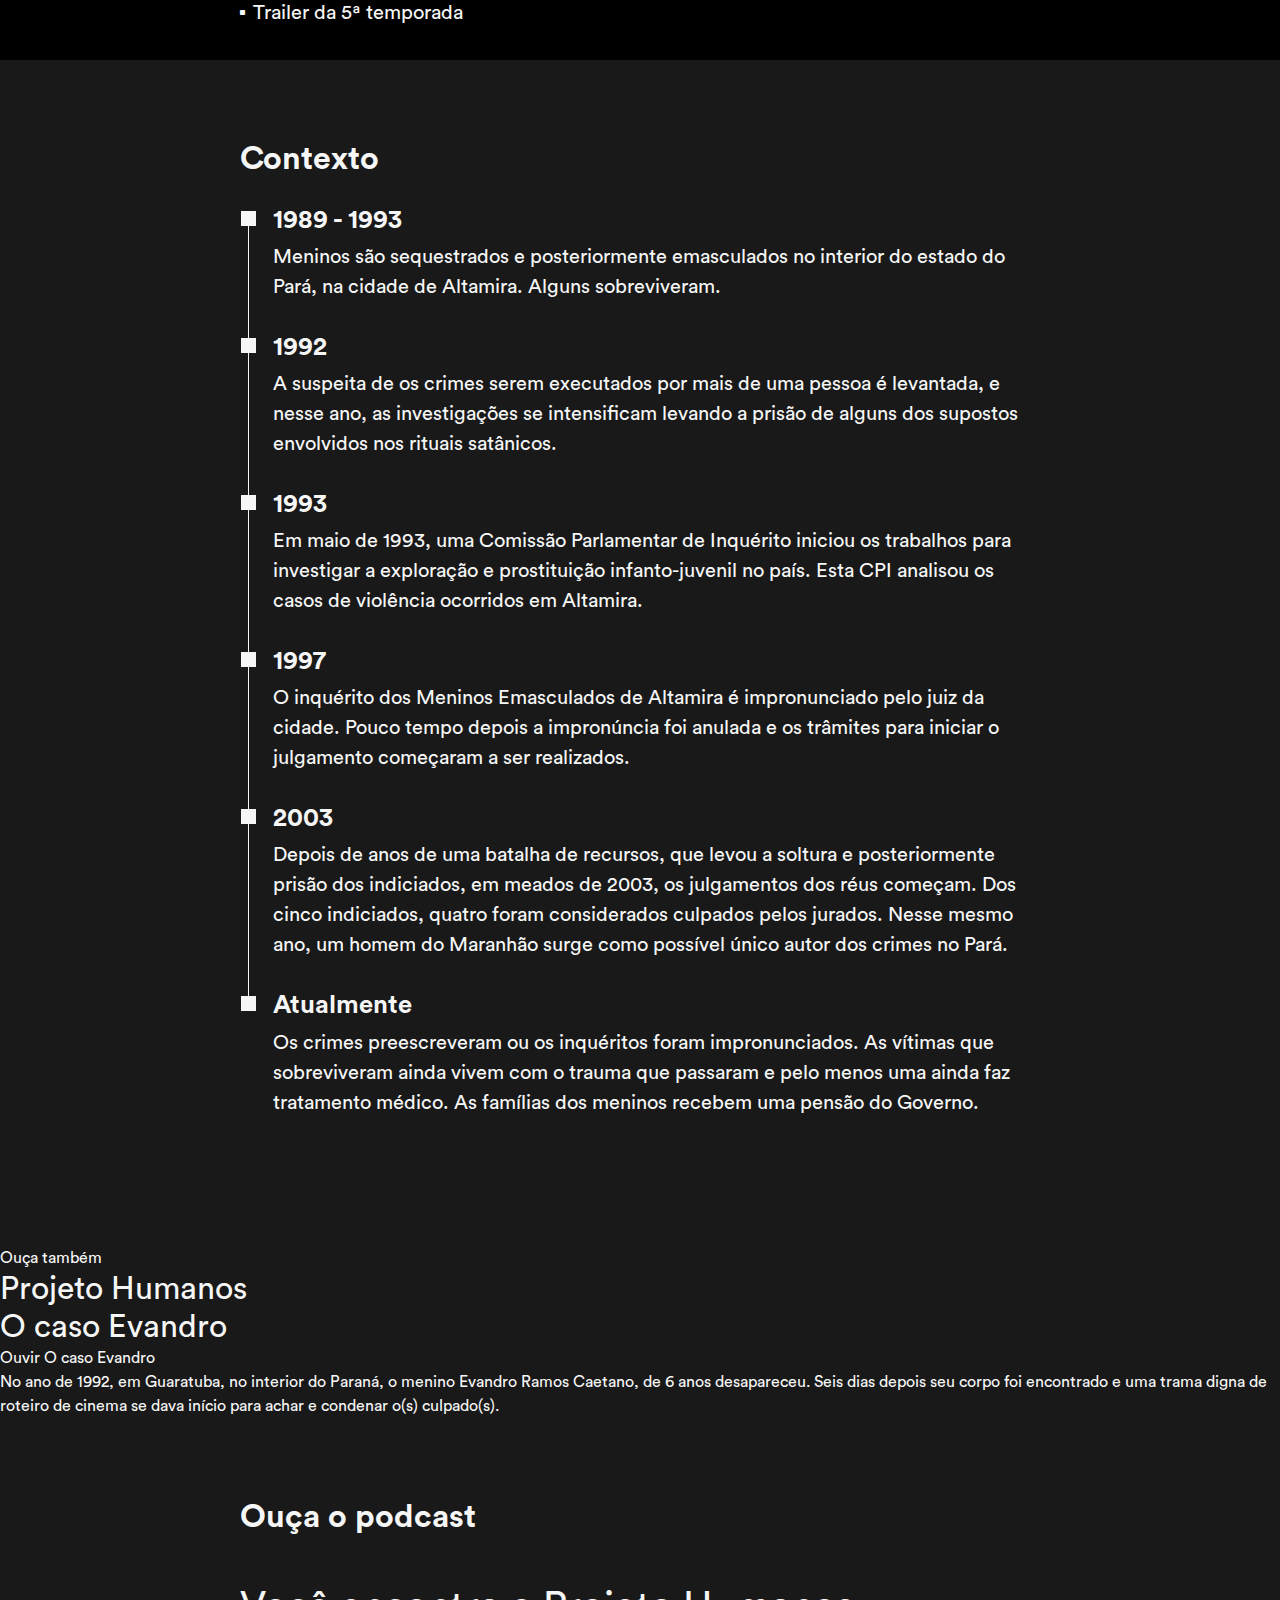
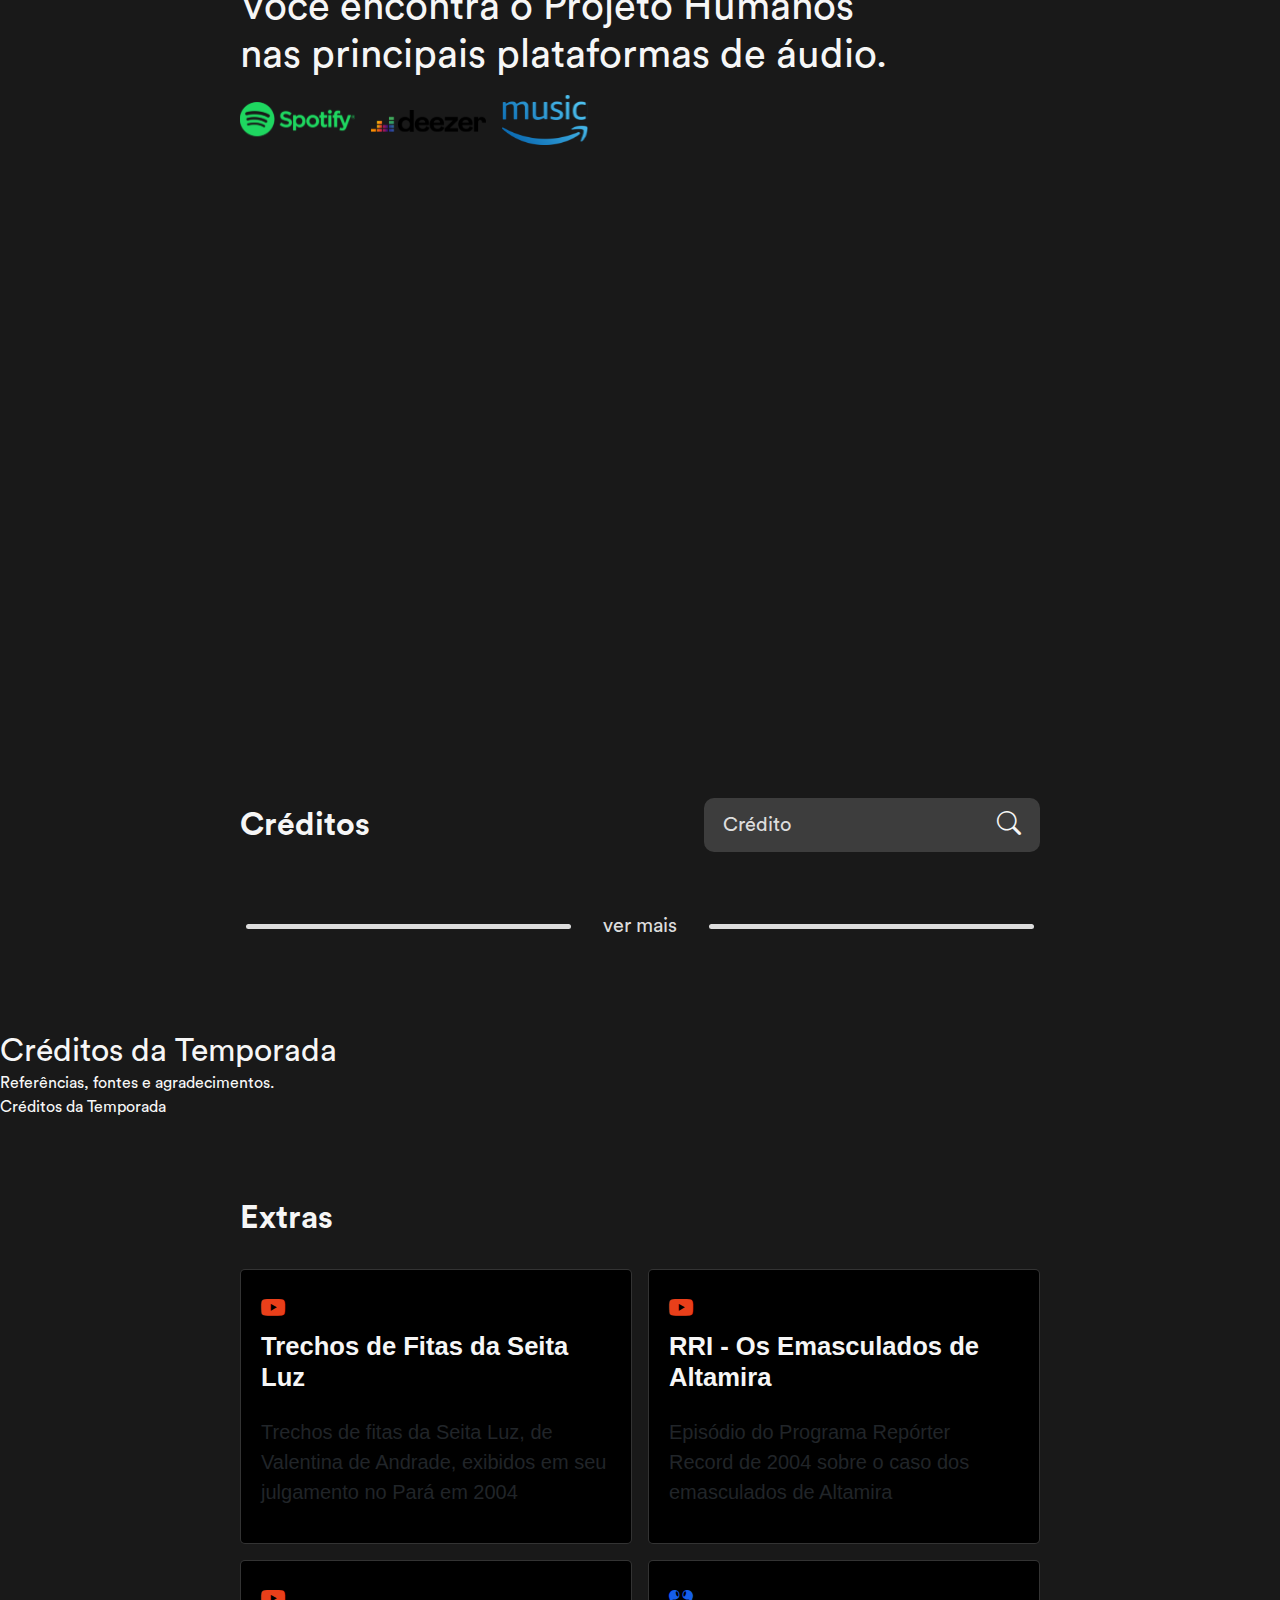
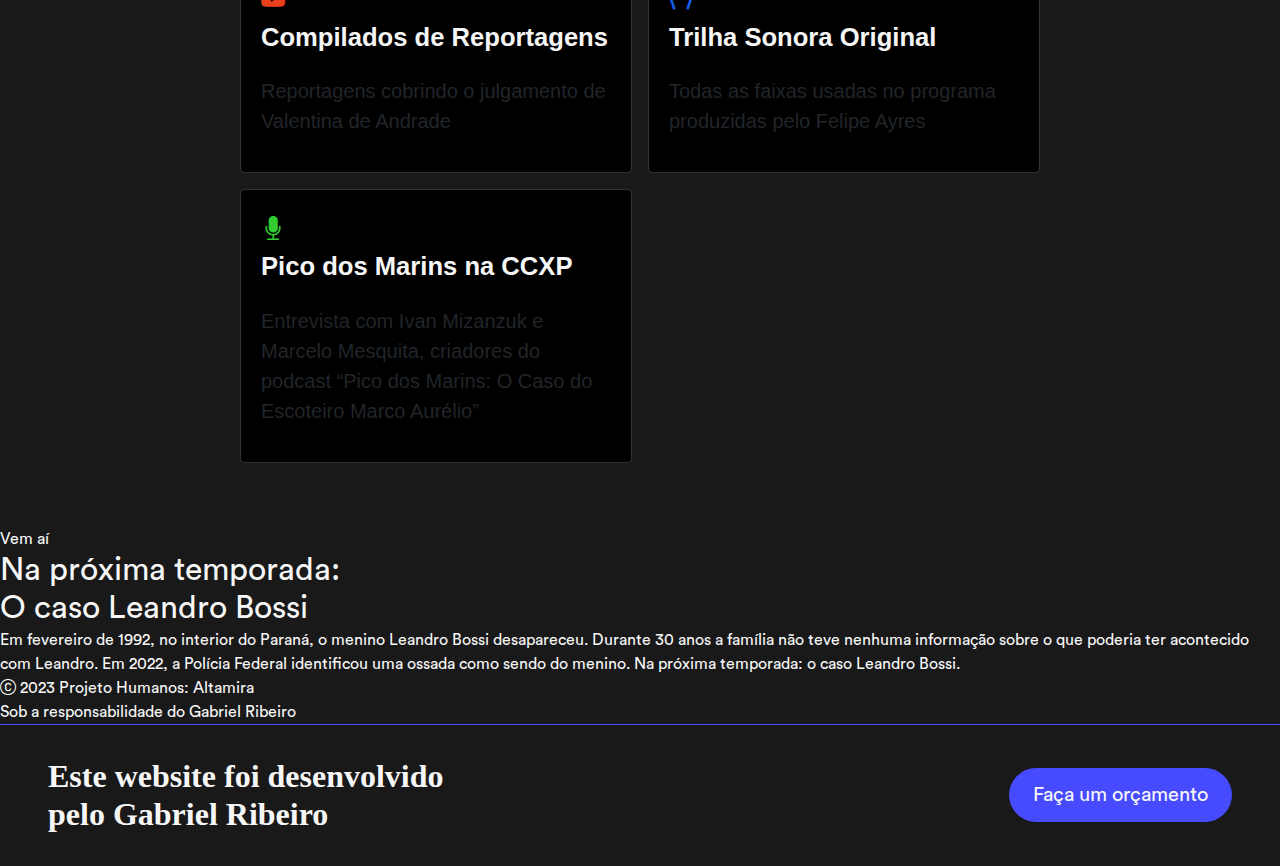
==== commit 236d27b2: "Corrigindo descrição do banner para a próxima temporada" ====
--- a/index.html
+++ b/index.html
@@ -381,7 +381,7 @@
         <h2 class="banner__titulo">Créditos da Temporada</h2>
         <div class="banner__rodape">
           <p class="banner__descricao">Referências, fontes e agradecimentos.</p>
-          <a href="" data-link="https://www.projetohumanos.com.br/altamira/creditos-fontes-e-agradecimentos-2/" target="_blank" class="banner__link"><span>Créditos da Temporada</span></a>
+          <a href="" data-link="creditos-temporada" target="_blank" class="banner__link"><span>Créditos da Temporada</span></a>
         </div>
       </div>
       
@@ -467,7 +467,7 @@
           </div>
         </div>
         <p class="banner__descricao">
-          Em fevereiro de 1992, no interior do Paraná, desapareceu o menino Leandro Bossi desapareceu. Durante 30 anos a família não sabia nada sobre o que poderia ter acontecido com o menino. Em 2022, a Polícia Federal identificou uma ossada como sendo de Leandro. Na próxima temporada: o caso Leandro Bossi.
+          Em fevereiro de 1992, no interior do Paraná, o menino Leandro Bossi desapareceu. Durante 30 anos a família não teve nenhuma informação sobre o que poderia ter acontecido com Leandro. Em 2022, a Polícia Federal identificou uma ossada como sendo do menino. Na próxima temporada: o caso Leandro Bossi.
         </p>
       </div>
     </main>
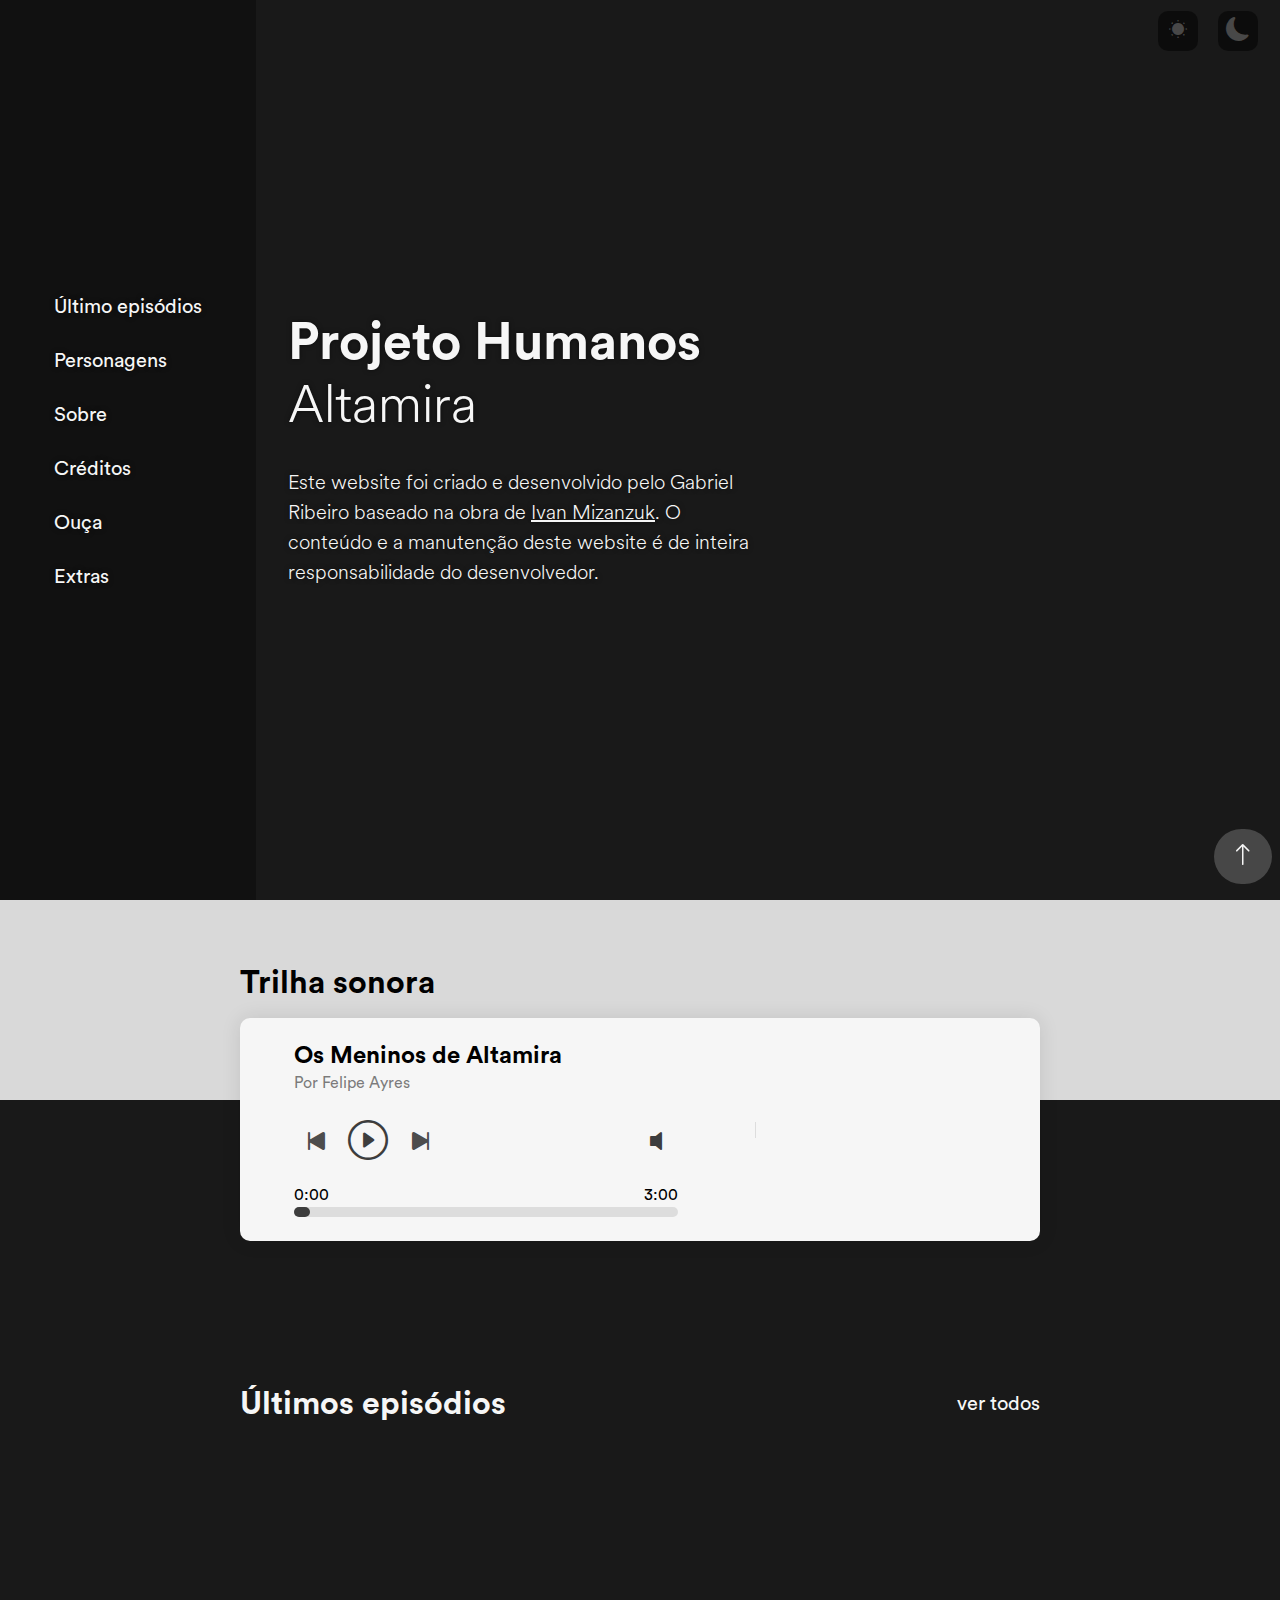
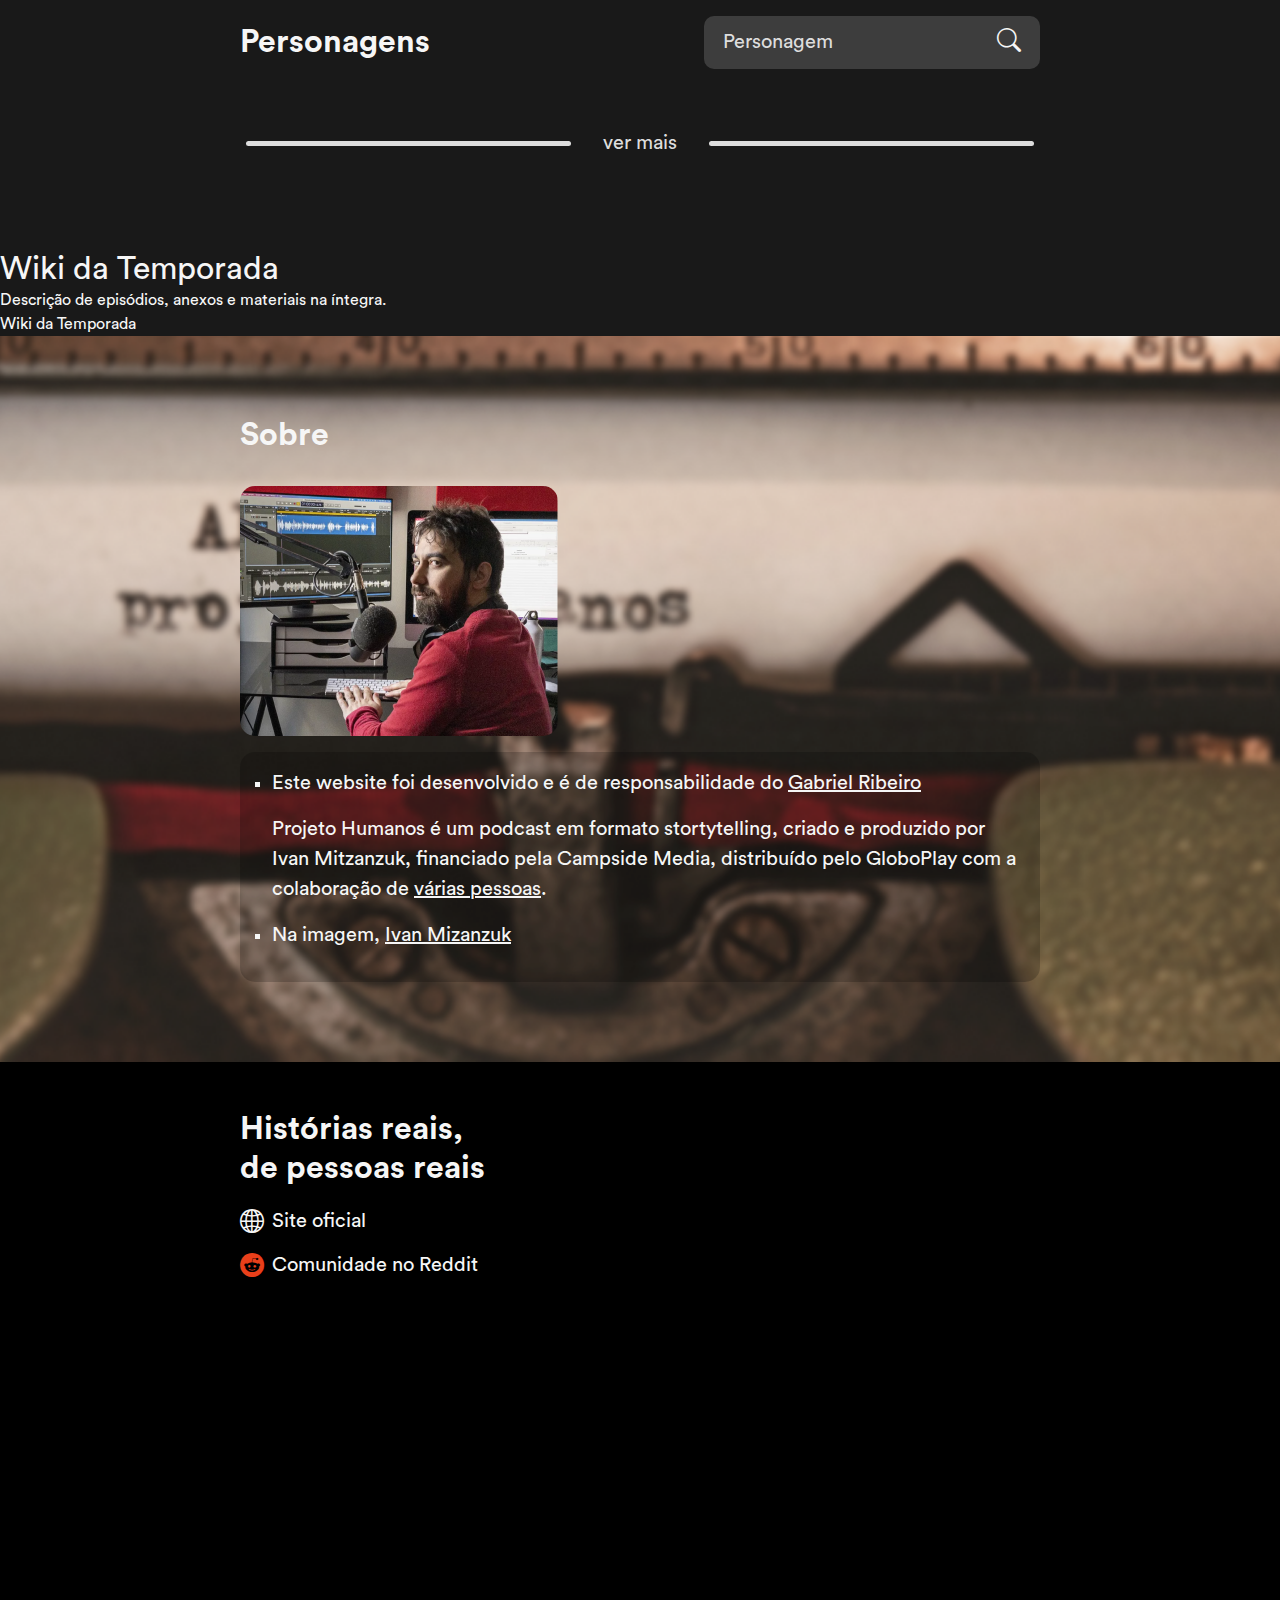
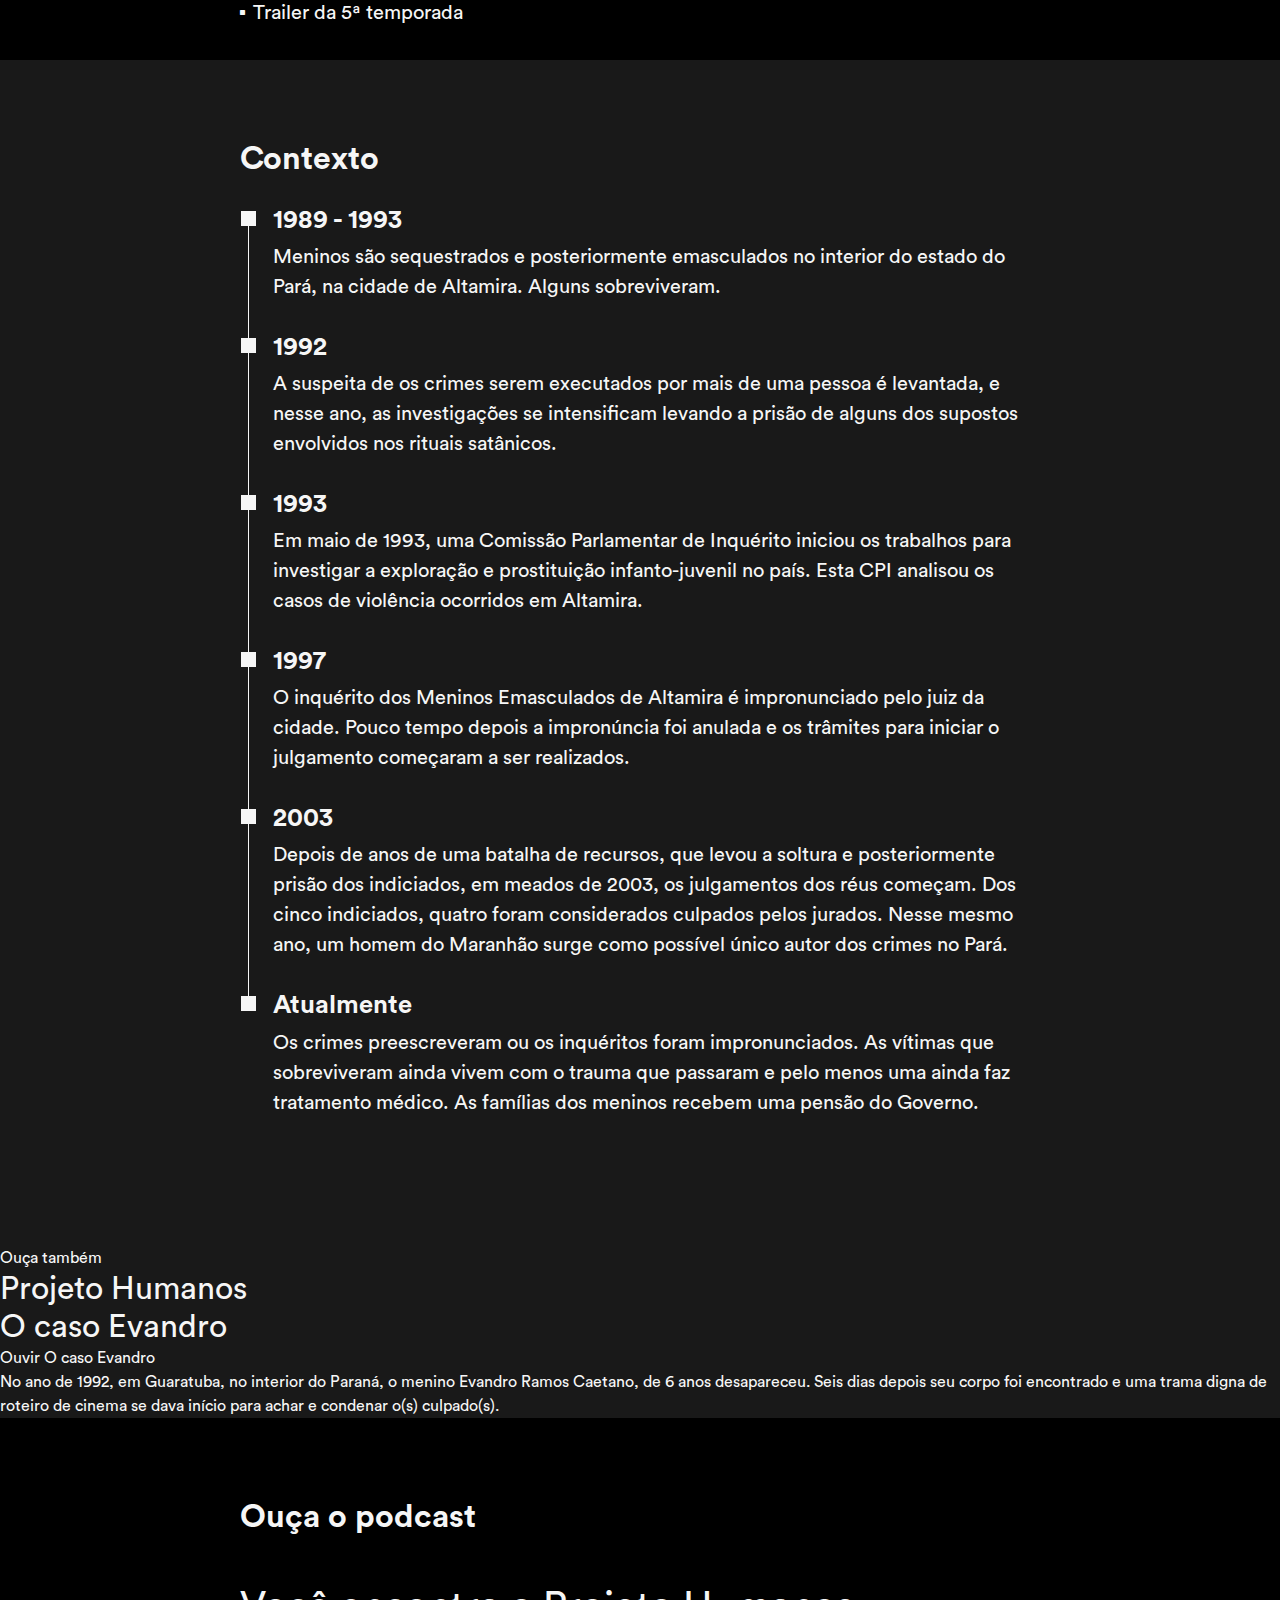
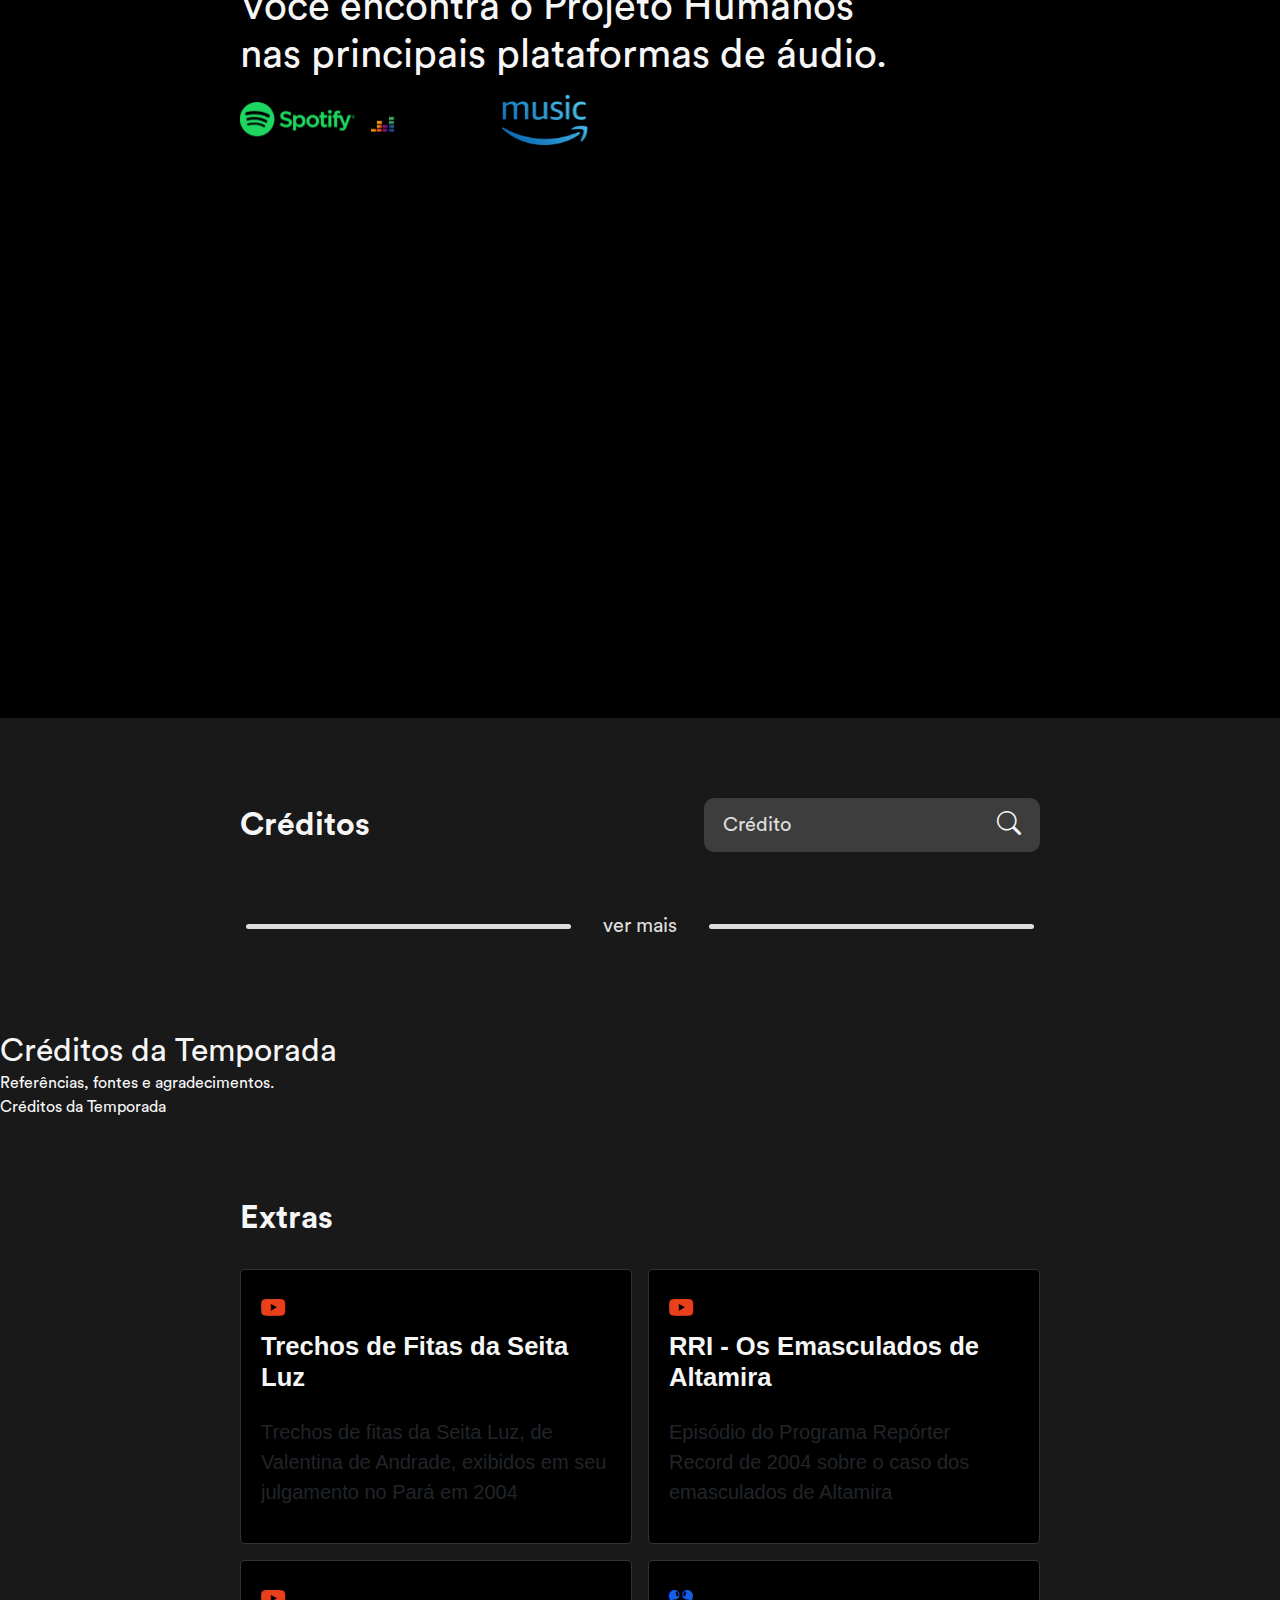
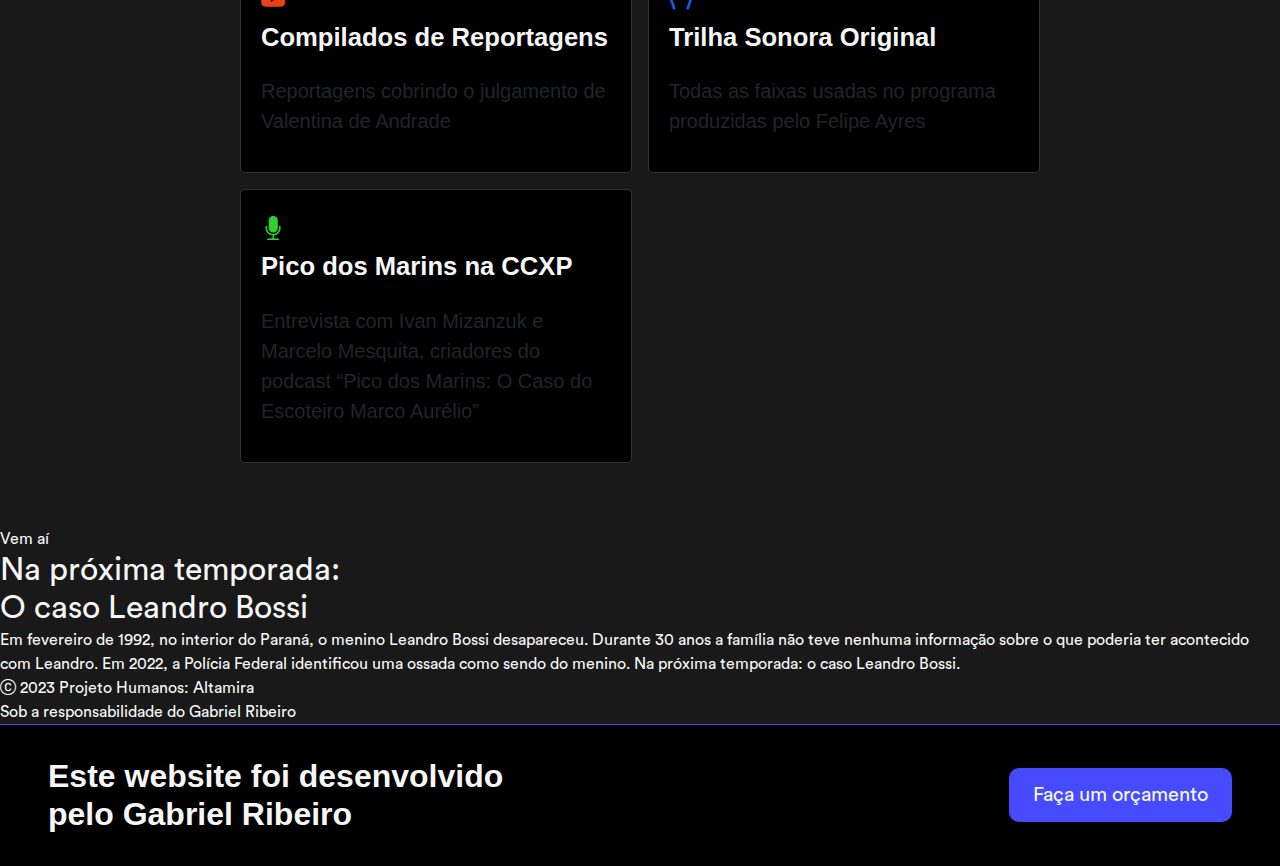
==== commit 2d046d03: "Incluindo informações da primeira faixa para melhorar a experiência durante o carregamento dos scrip" ====
--- a/index.html
+++ b/index.html
@@ -110,10 +110,10 @@
     <div class="fundo"></div>
     <h2 class="trilha-sonora__titulo">Trilha sonora</h2>
     <div class="player" data-player>
-      <audio src="" class="reprodutor" data-reprodutor></audio>
+      <audio src="./assets/audios/01.mp3" class="reprodutor" data-reprodutor></audio>
       <img src="./assets/img/thumb-trilha-sonora.png" alt="" class="player__imagem">
       <div class="player__conteudo">
-        <h3 class="player__titulo">Título da trilha sonora</h3>
+        <h3 class="player__titulo">Os Meninos de Altamira</h3>
         <p class="player__autor">Por Felipe Ayres</p>
         <div class="player__controles">
           <div class="player__controles__principal">
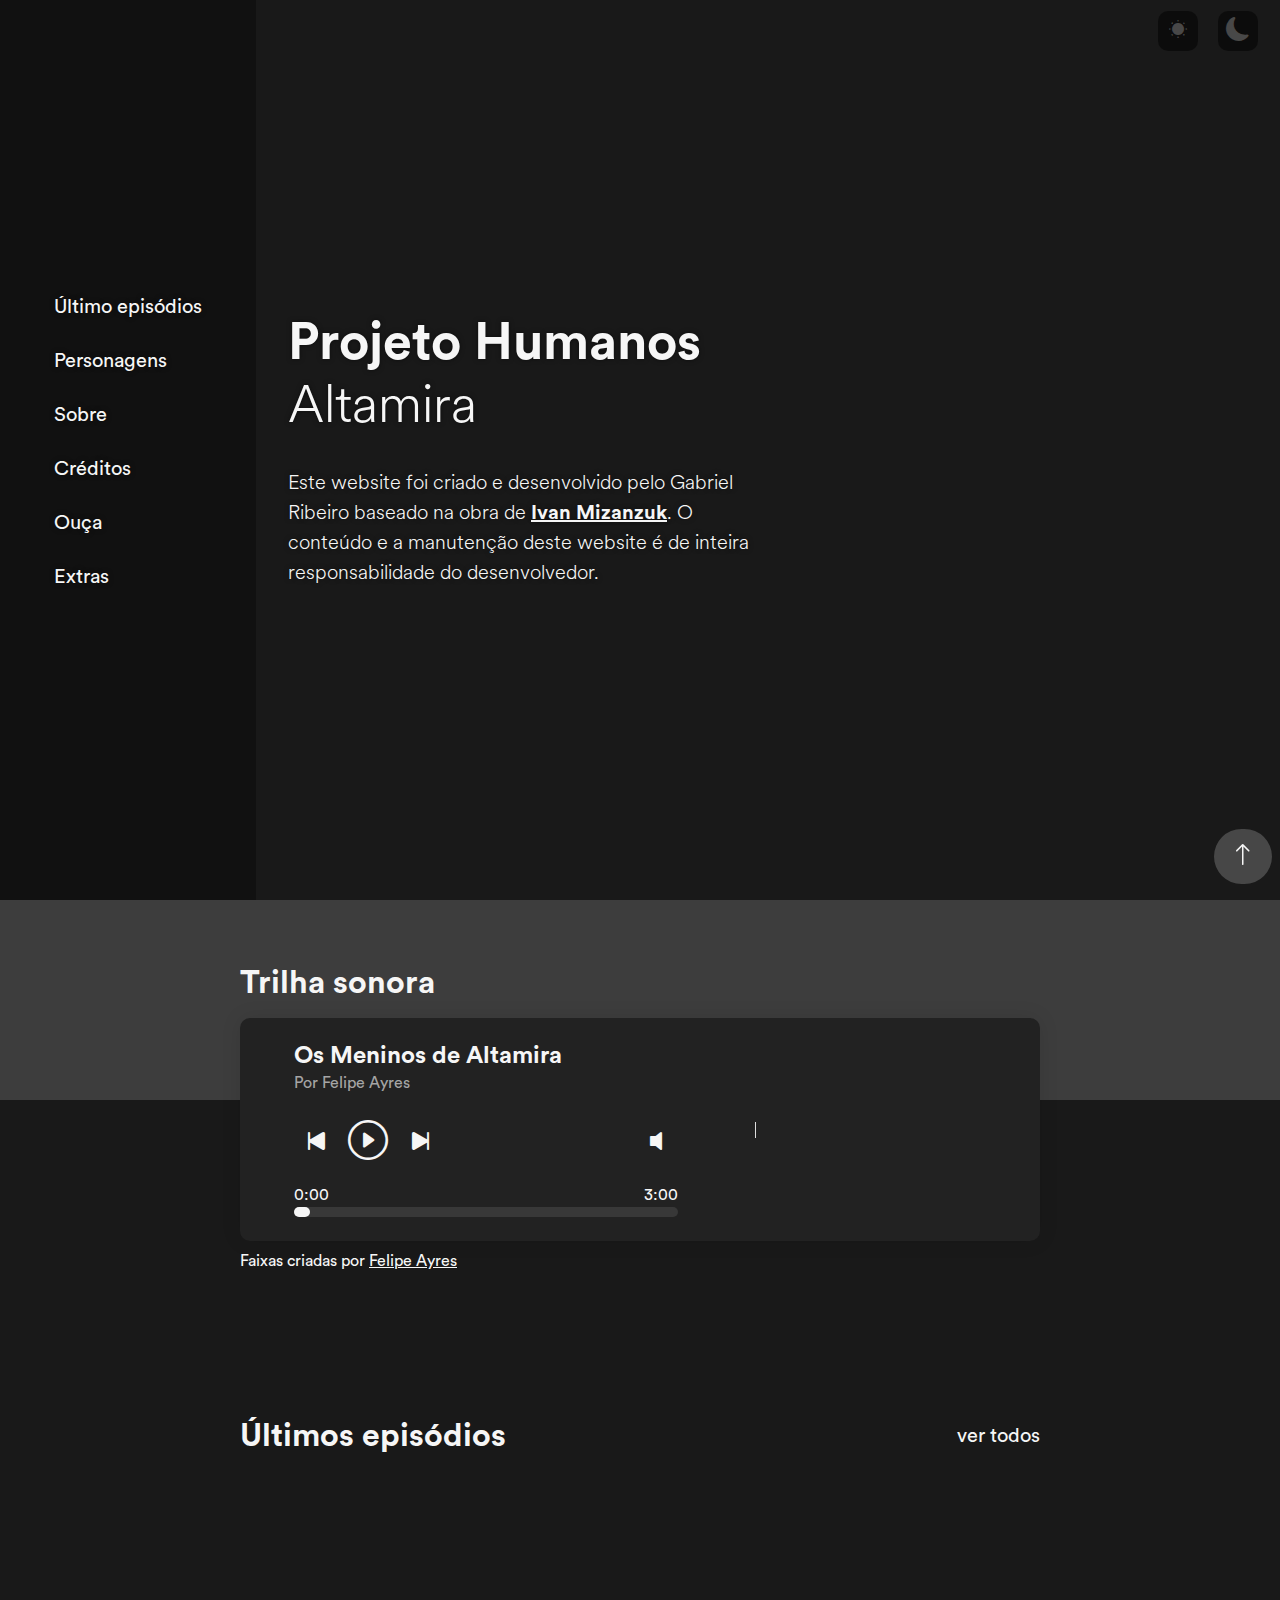
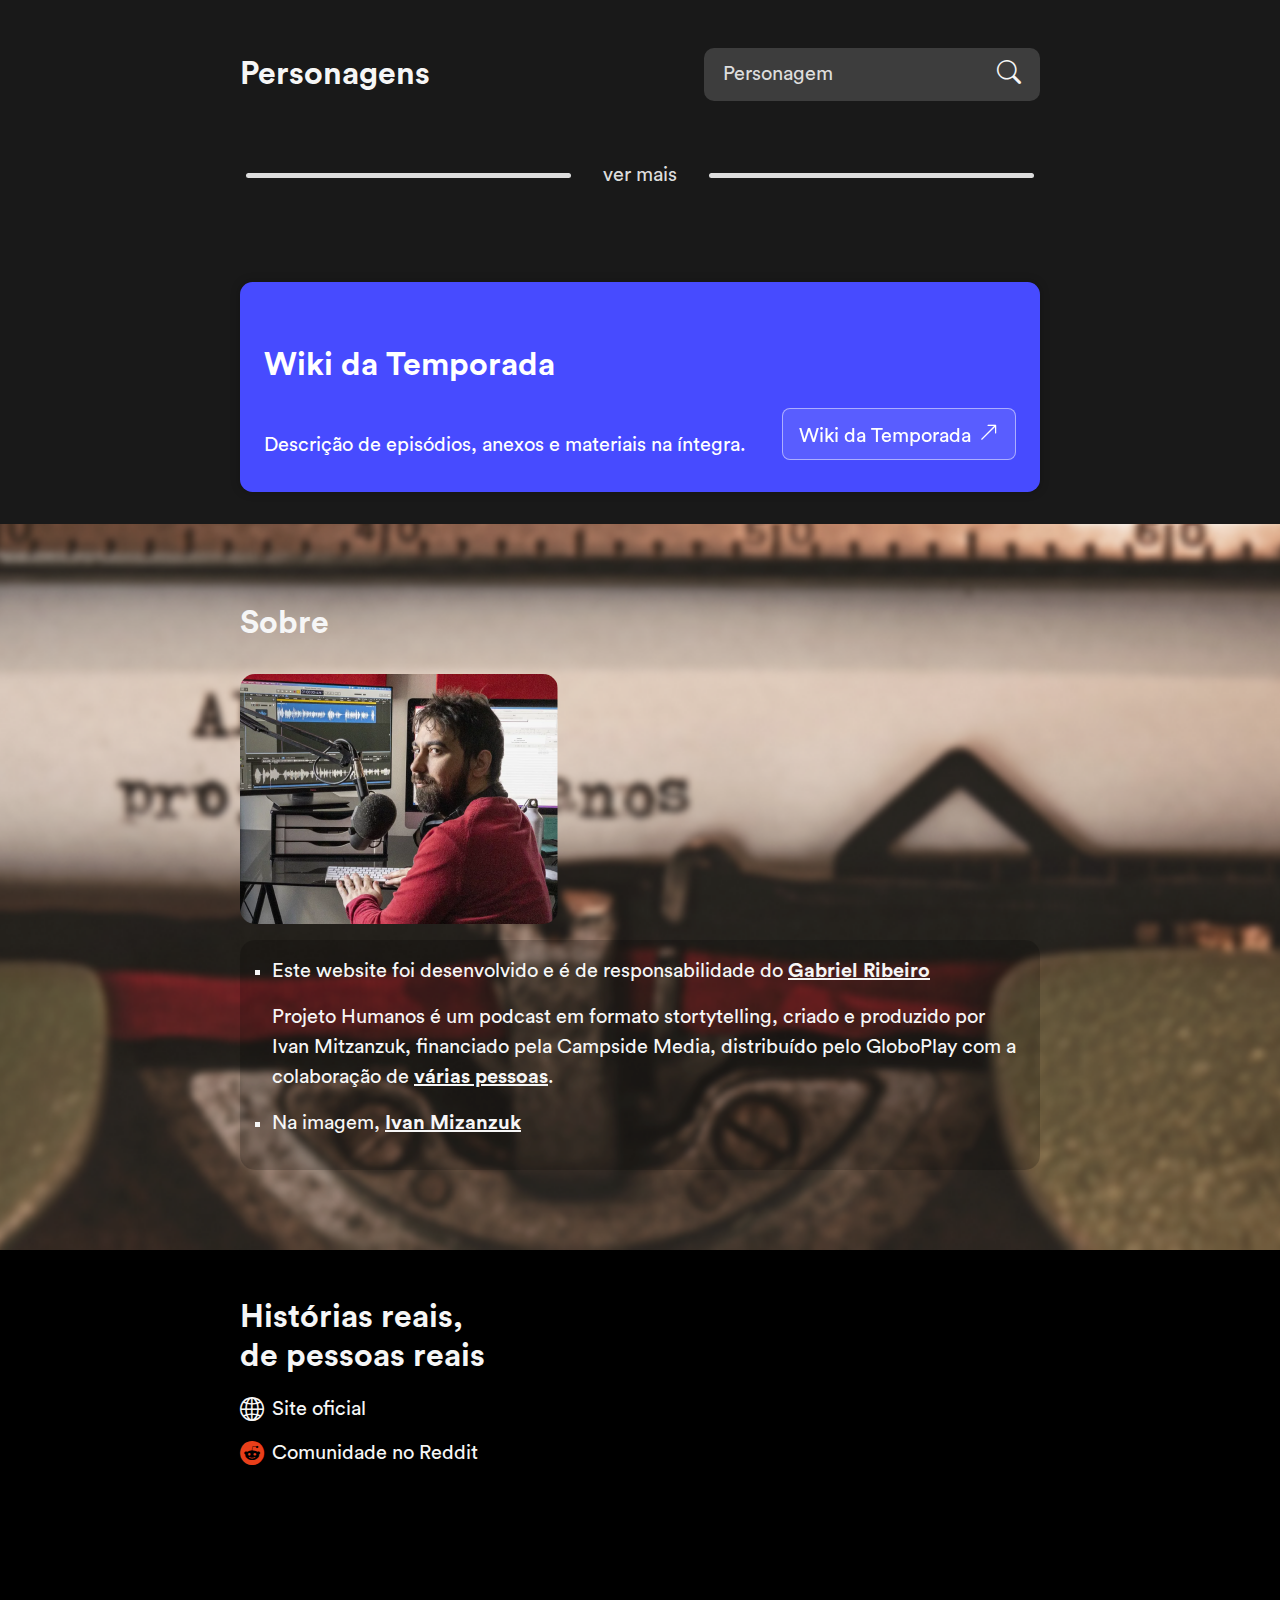
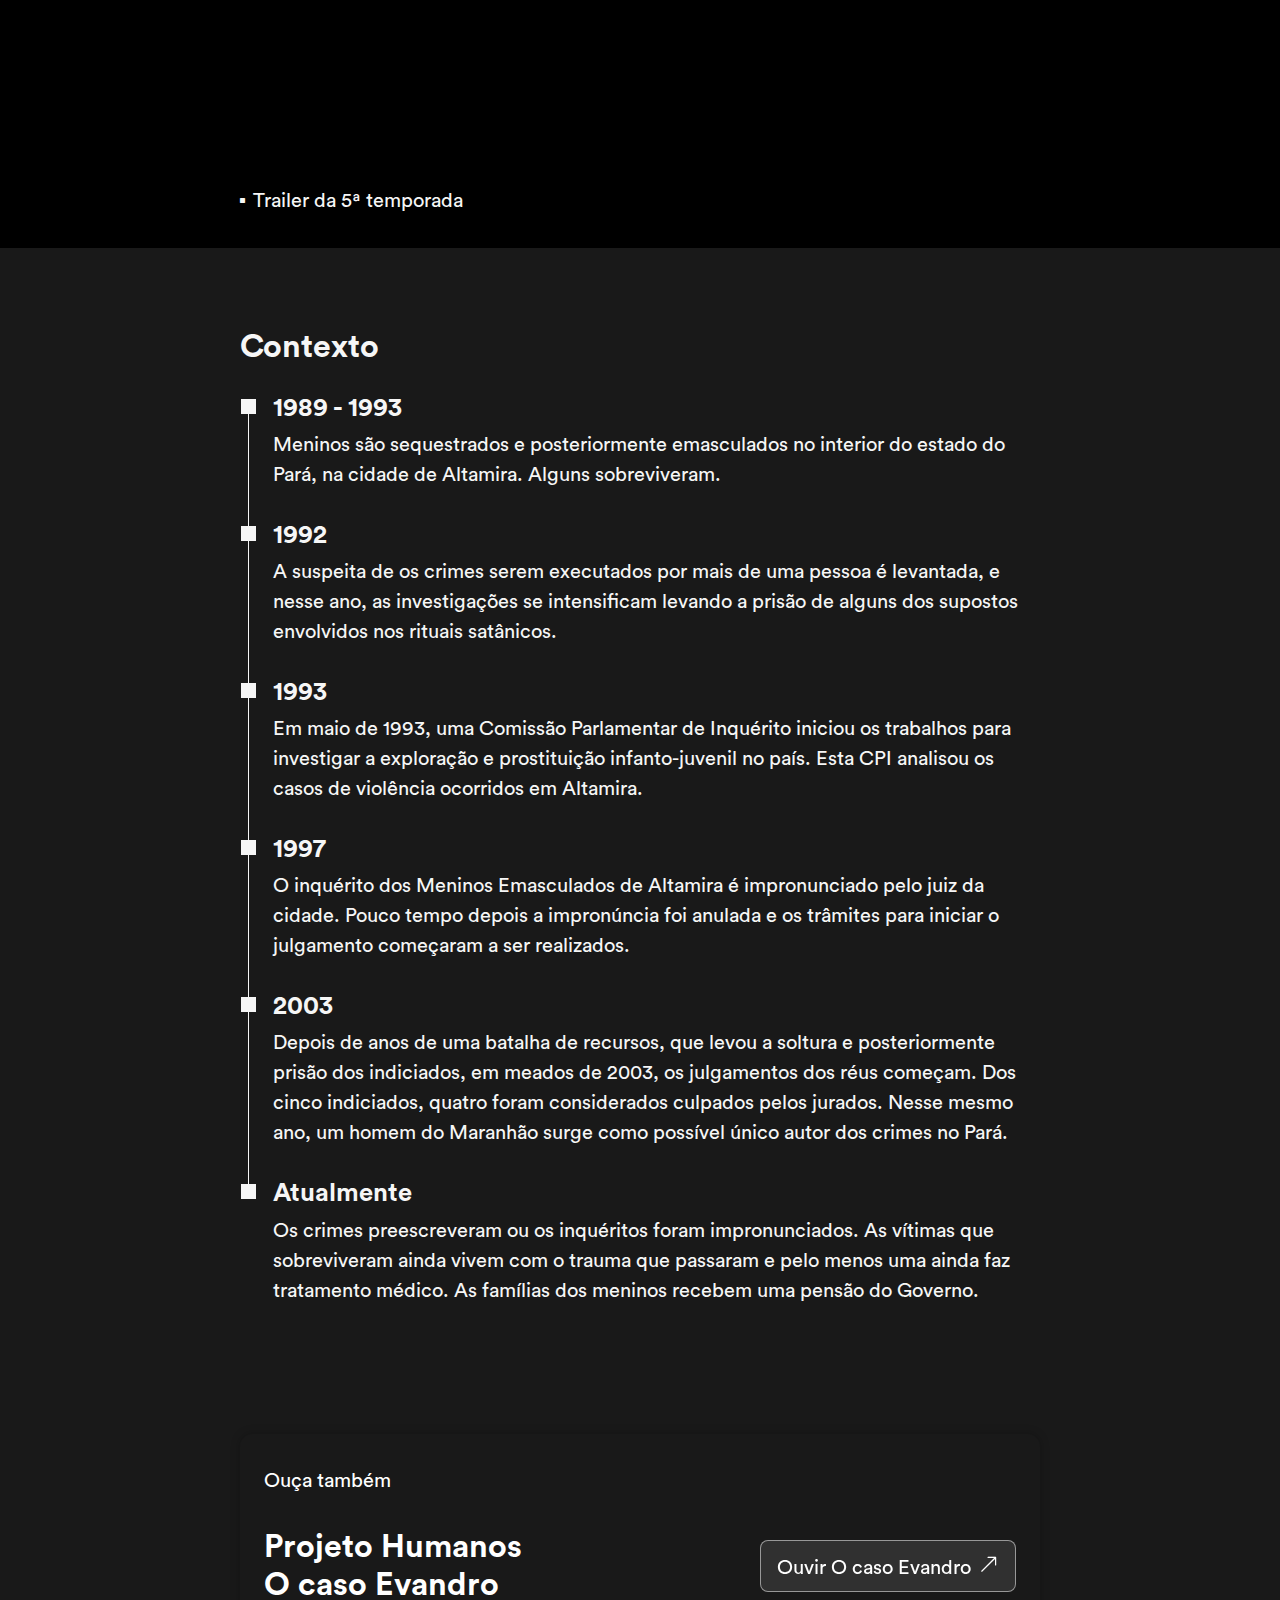
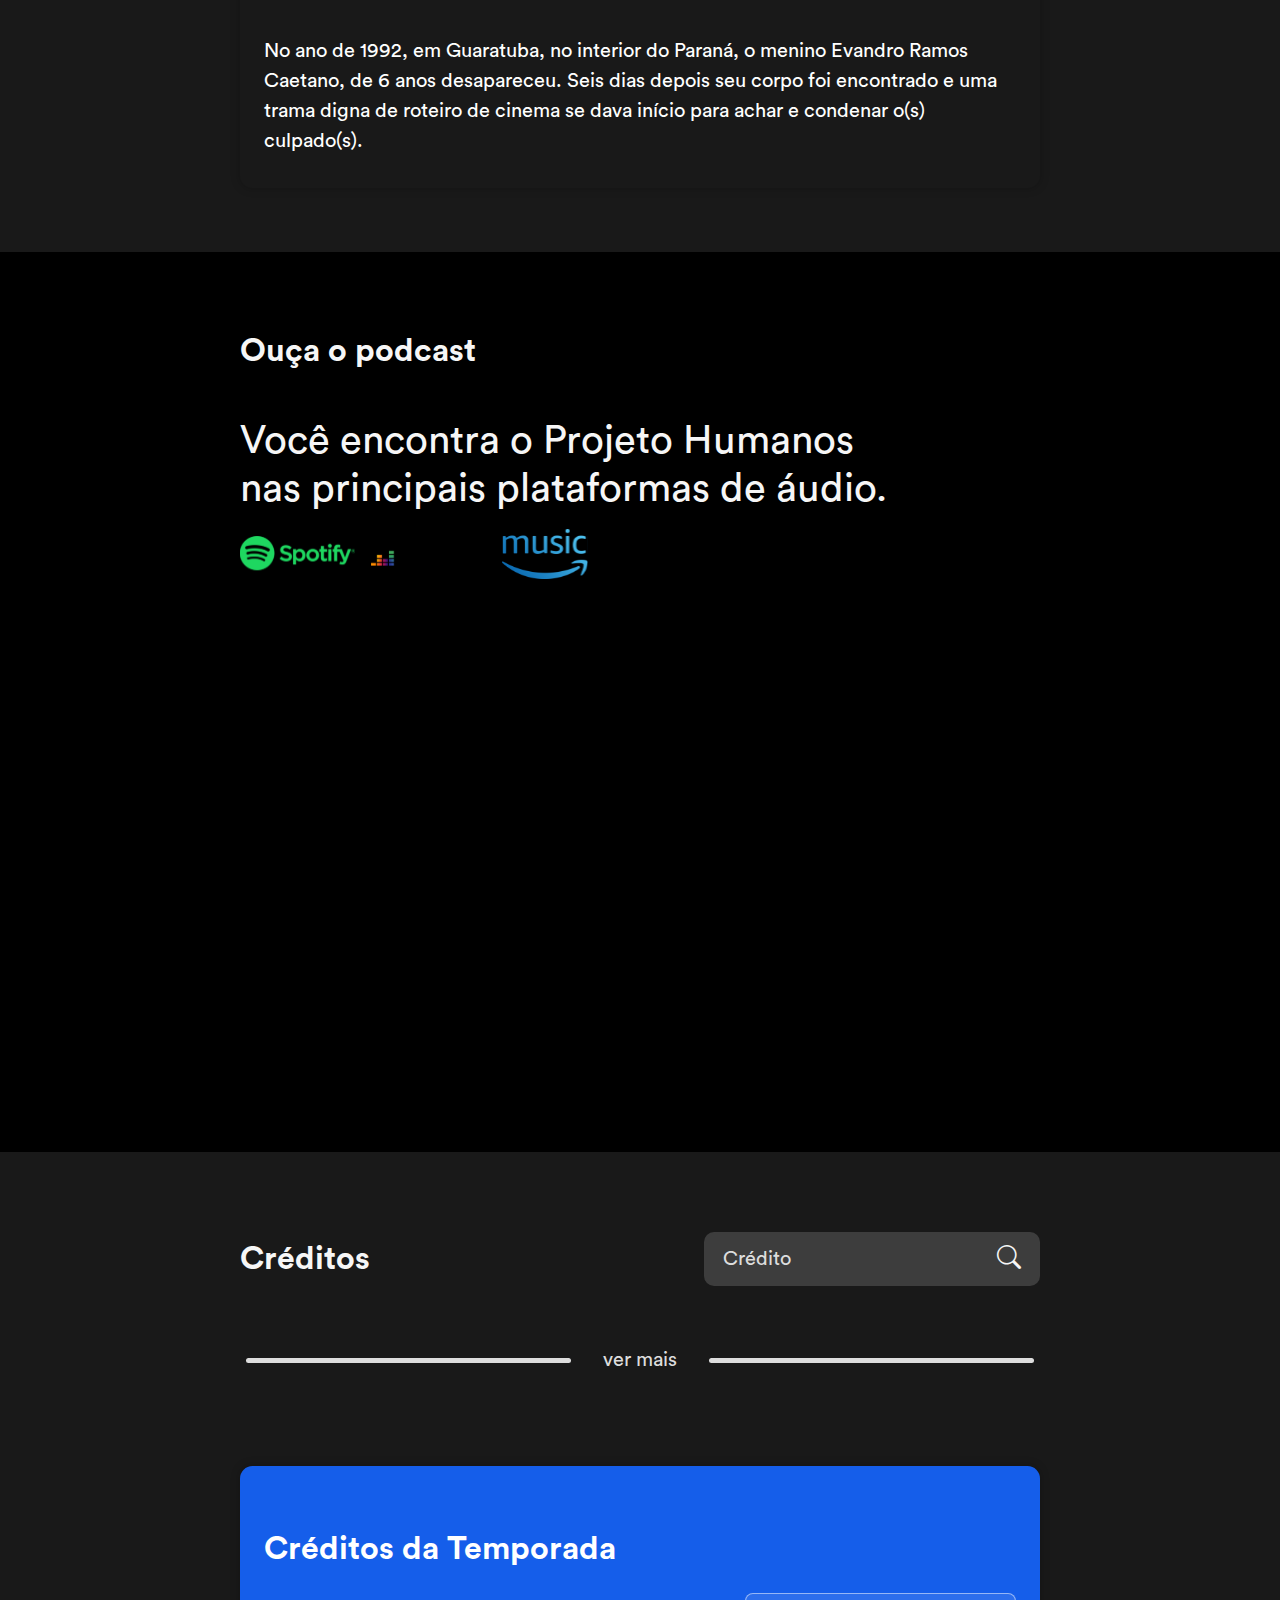
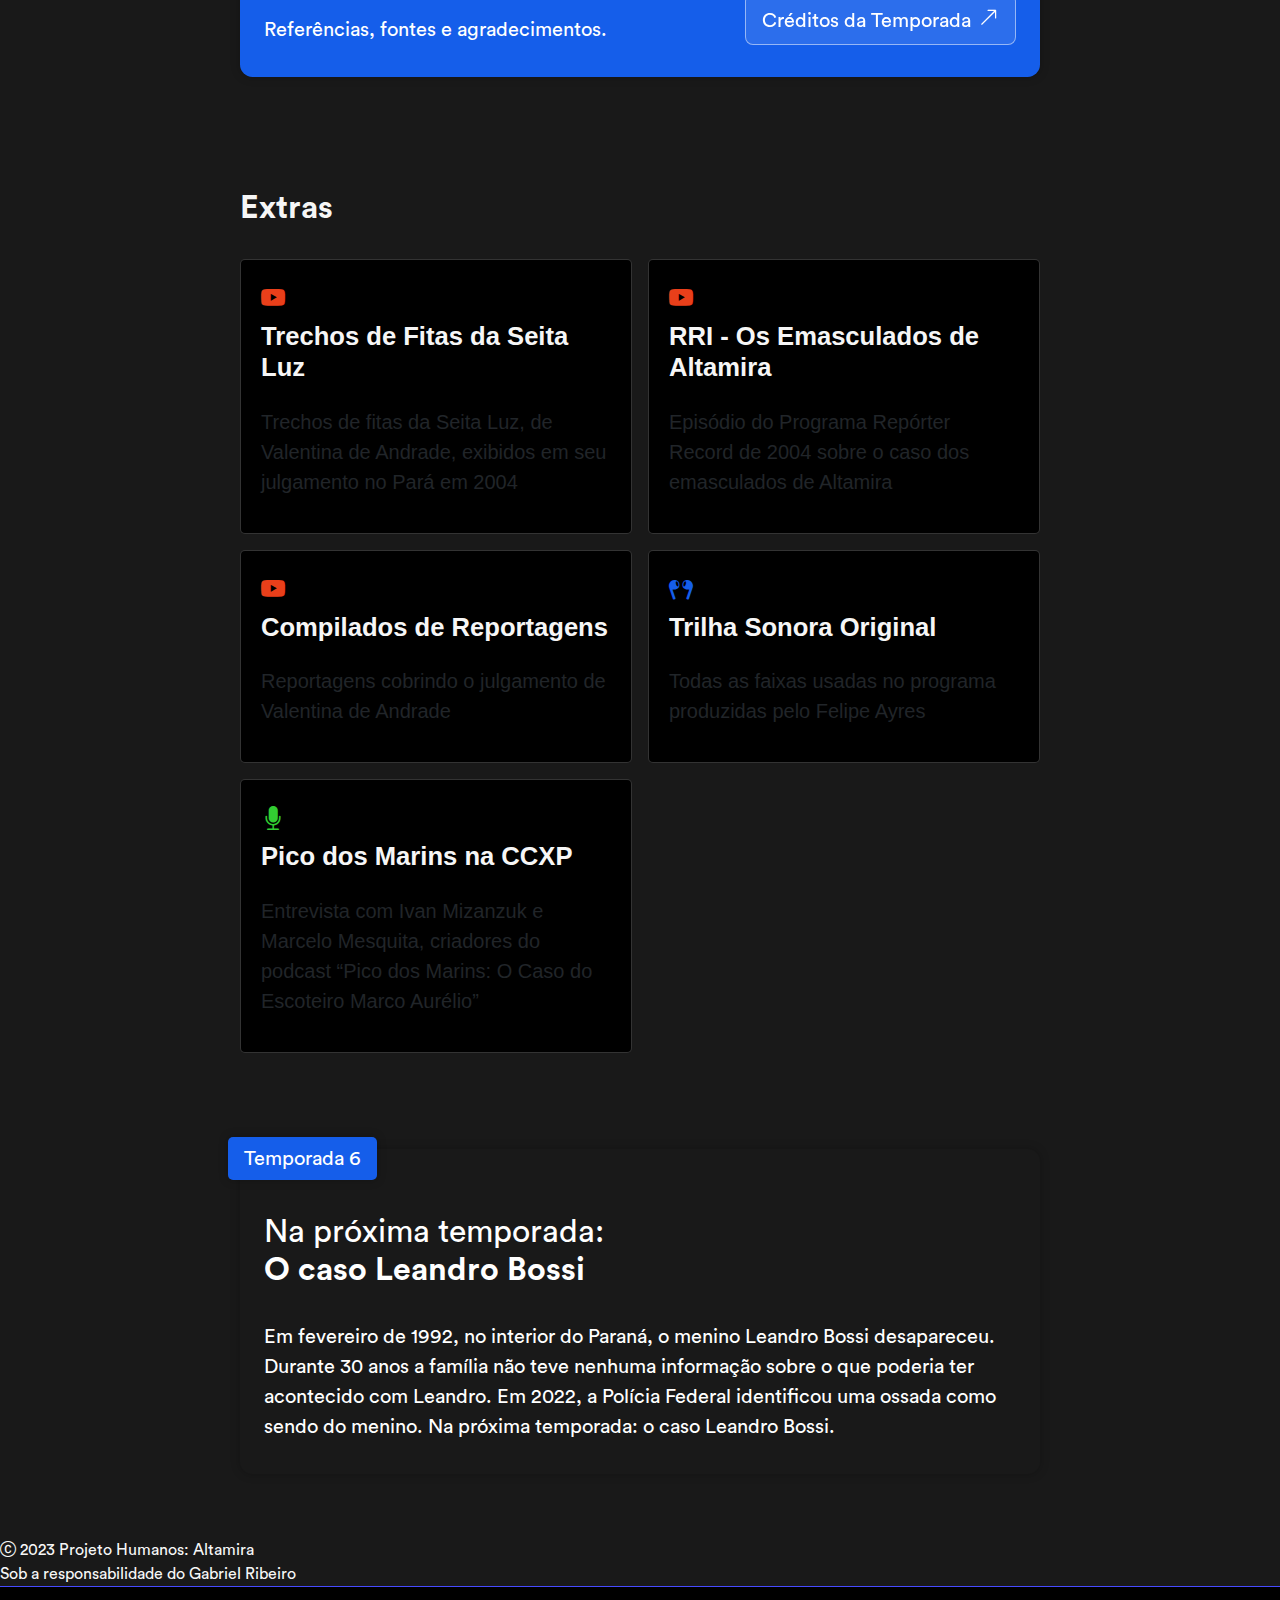
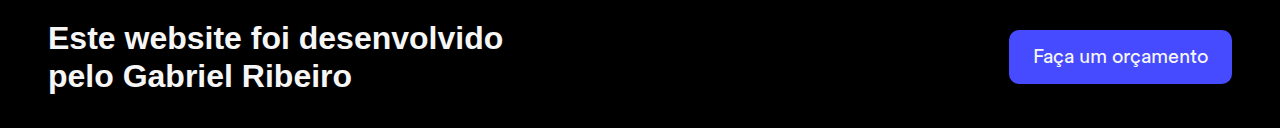
==== commit e7890b72: "Adiciona e atualiza estilos do banner e informações sobre a próxima temporada do caso Leandro Bossi" ====
--- a/index.html
+++ b/index.html
@@ -23,7 +23,7 @@
   img-src 'self' 'unsafe-inline'; 
   font-src 'self' 'unsafe-inline' https://fonts.gstatic.com https://cdn.jsdelivr.net/ https://www.youtube.com/ https://open.spotify.com/ https://widget.deezer.com/; 
   script-src 'self' 'unsafe-inline' https://cdn.jsdelivr.net/ https://code.jquery.com/ https://cdnjs.cloudflare.com/ https://www.youtube.com/ https://open.spotify.com/ https://widget.deezer.com/; 
-  frame-src https://www.youtube.com/ https://open.spotify.com/ https://widget.deezer.com/; 
+  frame-src https://www.youtube.com/ https://open.spotify.com/ https://widget.deezer.com/ https://embed-standalone.spotify.com/' ; 
   media-src 'self' 'unsafe-inline' https://www.youtube.com/ https://open.spotify.com/ https://widget.deezer.com/">
 
   <!-- Importação da Fonte -->
@@ -61,7 +61,7 @@
   </div>
   
   <div class="modal fade" id="modal-confirmacao-redirecionamento" tabindex="-1" aria-labelledby="modal-confirmacao-redirecionamento-label" aria-hidden="true">
-    <div class="modal-dialog modal-dialog-centered">
+    <div class="modal-dialog modal-dialog-centered>
       <div class="modal-content modal-estilo">
         <div class="modal-header">
           <h5 class="modal-title" id=""></h5>
@@ -137,6 +137,9 @@
         </ul>
       </div>
     </div>
+    <p class="mt-2">
+      <span>Faixas criadas por</span>&nbsp;<a href="https://open.spotify.com/intl-pt/album/4Bzw4bfzT2RKAkTTsS84j0" target="_self" rel="noopener noreferrer" class="text-decoration-underline" data-toggle="tooltip" data-placement="top" title="Álbum no Spotify">Felipe Ayres</a>
+    </p>
   </section>
   
   <main>
@@ -457,19 +460,21 @@
         </div>
       </section>
       
-      <div class="banner caso-leandro">
-        <span class="banner__tag">Vem aí</span>
-        <span></span>
-        <div class="banner__principal">
-          <div class="banner__titulos">
-            <h2 class="banner__titulo">Na próxima temporada:</h2>
-            <h2 class="banner__titulo">O caso Leandro Bossi</h2>
-          </div>
-        </div>
-        <p class="banner__descricao">
-          Em fevereiro de 1992, no interior do Paraná, o menino Leandro Bossi desapareceu. Durante 30 anos a família não teve nenhuma informação sobre o que poderia ter acontecido com Leandro. Em 2022, a Polícia Federal identificou uma ossada como sendo do menino. Na próxima temporada: o caso Leandro Bossi.
-        </p>
-      </div>
+      <a href="https://www.projetohumanos.com.br/temporada/leandro-bossi/" target="_self" rel="noreferrer noopener">
+        <div class="banner caso-leandro">
+          <span class="banner__tag">Temporada 6</span>
+          <span></span>
+          <div class="banner__principal">
+            <div class="banner__titulos">
+              <h2 class="banner__titulo">Na próxima temporada:</h2>
+              <h2 class="banner__titulo">O caso Leandro Bossi</h2>
+            </div>
+          </div>
+          <p class="banner__descricao">
+            Em fevereiro de 1992, no interior do Paraná, o menino Leandro Bossi desapareceu. Durante 30 anos a família não teve nenhuma informação sobre o que poderia ter acontecido com Leandro. Em 2022, a Polícia Federal identificou uma ossada como sendo do menino. Na próxima temporada: o caso Leandro Bossi.
+          </p>
+        </div>
+      </a>
     </main>
     
     <footer>
--- a/assets/css/style.css
+++ b/assets/css/style.css
@@ -7,6 +7,8 @@
 @import url(../css/componentes/vermais.css);
 @import url(../css/elementos/secoes.css);
 @import url(../css/elementos/cards.css);
+
+@import url(../css/componentes/no-script.css);
 
 @import url(../css/componentes/creditos.css);
 @import url(../css/componentes/personagens.css);
@@ -25,6 +27,7 @@
 @import url(../css/componentes/modal.css);
 @import url(../css/componentes/autocomplete.css);
 @import url(../css/componentes/feedback.css);
+@import url(../css/componentes/banner.css);
 
 @import url(../css/componentes/trilha-sonora.css);
 
@@ -80,6 +83,7 @@
 }
 
 a.link-visivel{
+  font-family: var(--texto-bold);
   text-decoration: underline;
   cursor: pointer;
   outline: none;
--- a/assets/css/temas/tema-escuro.css
+++ b/assets/css/temas/tema-escuro.css
@@ -91,18 +91,28 @@
   --cor-feedback-sem-resultados: var(--vermelho);
   --cor-feedback-resultados: var(--azul);
 
-  --txt-trilha-sonora: var(--preto);
-  --bckg-fundo-trilha-sonora: var(--cinza-clarissimo);
-  --bckg-player: var(--branco);
+  --txt-trilha-sonora: var(--branco);
+  --bckg-fundo-trilha-sonora: var(--cinza-forte);
+  --bckg-player: var(--cinza-2);
   --box-shadow-player: var(--preto-10);
-  --cor-txt-autor-musica: var(--preto-50);
-  --cor-icone-player: var(--cinza-fortissimo);
-  --cor-icone-destaque-player: var(--cinza-forte);
-  --bckg-linha-reproducao: var(--cinza-claro);
-  --bckg-botao-linha-reproducao: var(--cinza-forte);
+  --cor-txt-autor-musica: var(--branco-60);
+  --cor-icone-player: var(--branco);
+  --cor-icone-destaque-player: var(--branco);
+  --bckg-linha-reproducao: var(--branco-10);
+  --bckg-botao-linha-reproducao: var(--branco);
+  --bckg-botao-linha-reproducao-hover: var(--branco-60);
   --bckg-range-thumb: var(--cinza-forte);
   --borda-playlist: var(--cinza-claro);
-  --txt-playlist: var(--preto-50);
+  --txt-playlist: var(--branco-60);
+
+  --box-shadow-banner: var(--preto-25);
+  --bckg-link-banner: var(--branco-10);
+  --borda-banner: var(--branco-50);
+  --bckg-link-banner-hover: var(--preto-20);
+  --borda-banner-hover: var(--branco-60);
+  --bckg-tag-caso-leandro: var(--azul);
+  --bckg-banner-creditos: var(--azul);
+  --bckg-banner-wiki: var(--roxo);
 
   --bckg-rodape-tarja: var(--preto);
   --bckg-link-rodape-tarja: var(--roxo);
